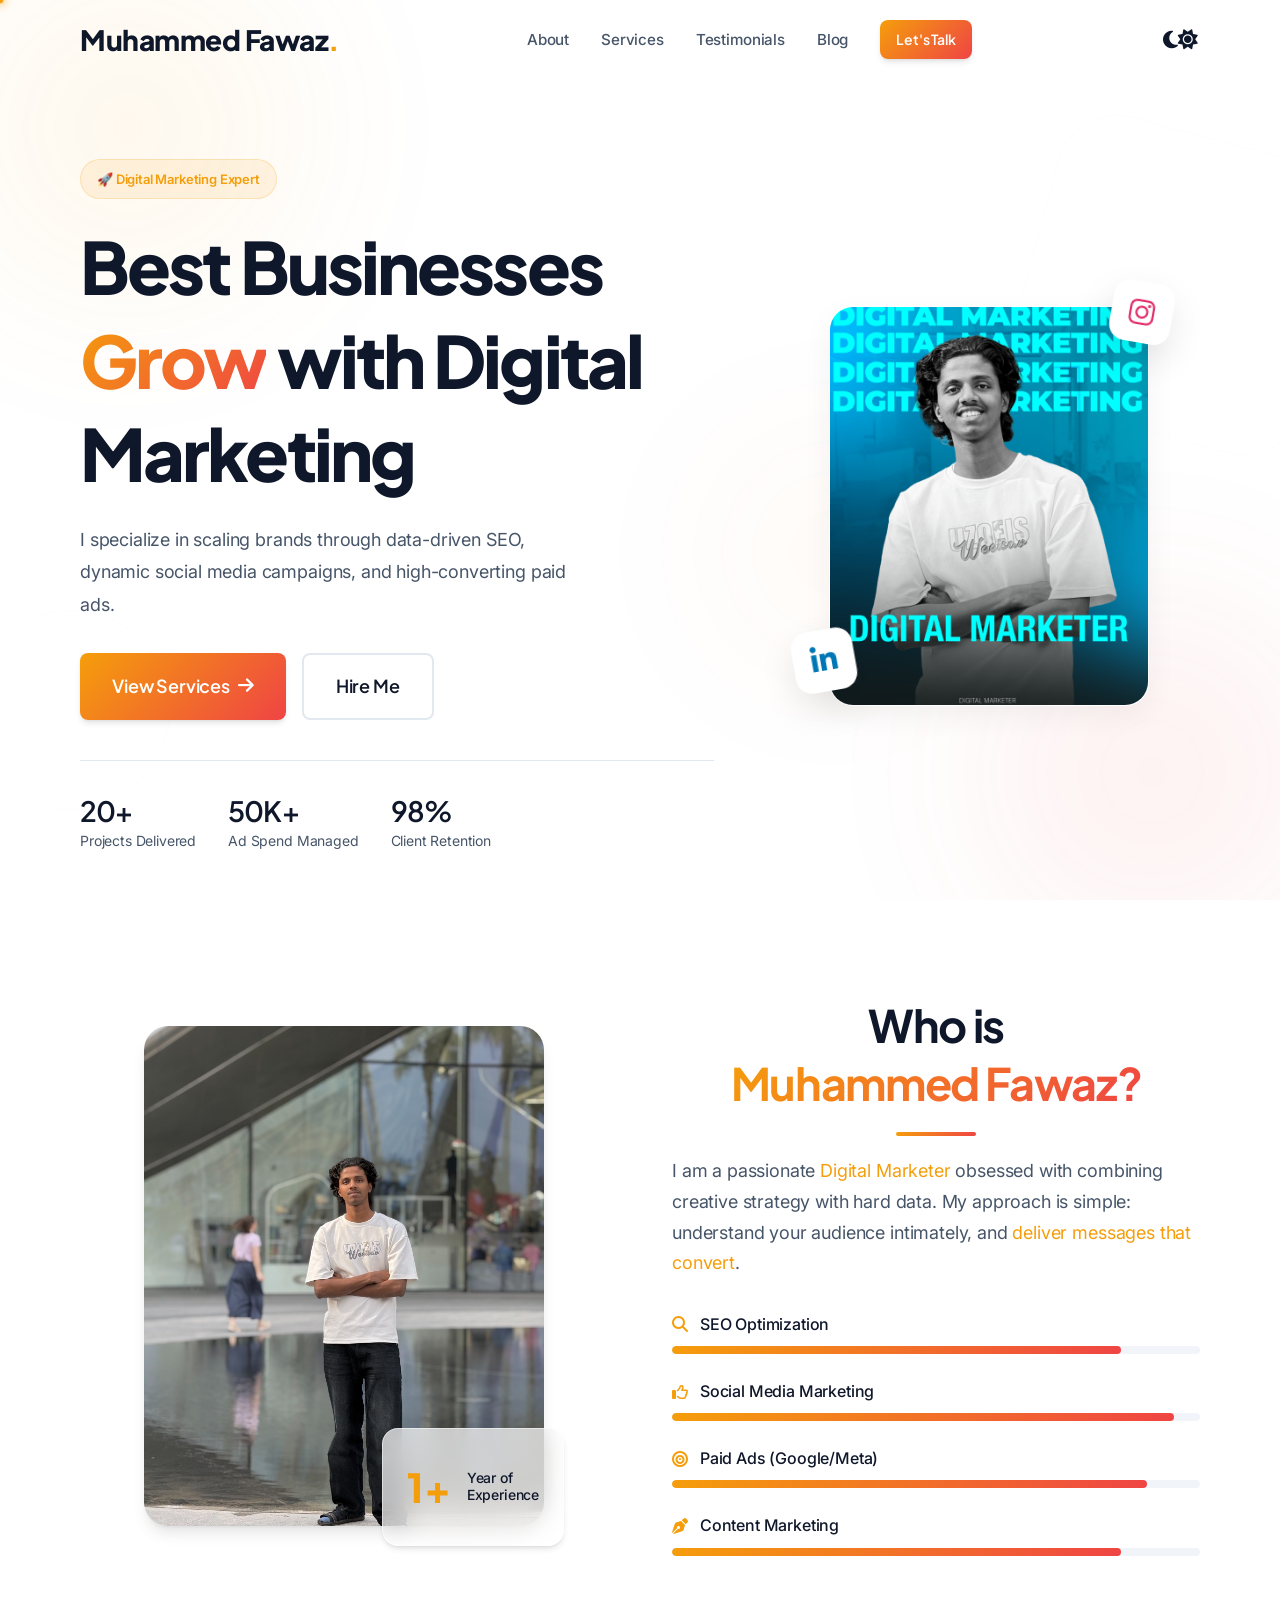
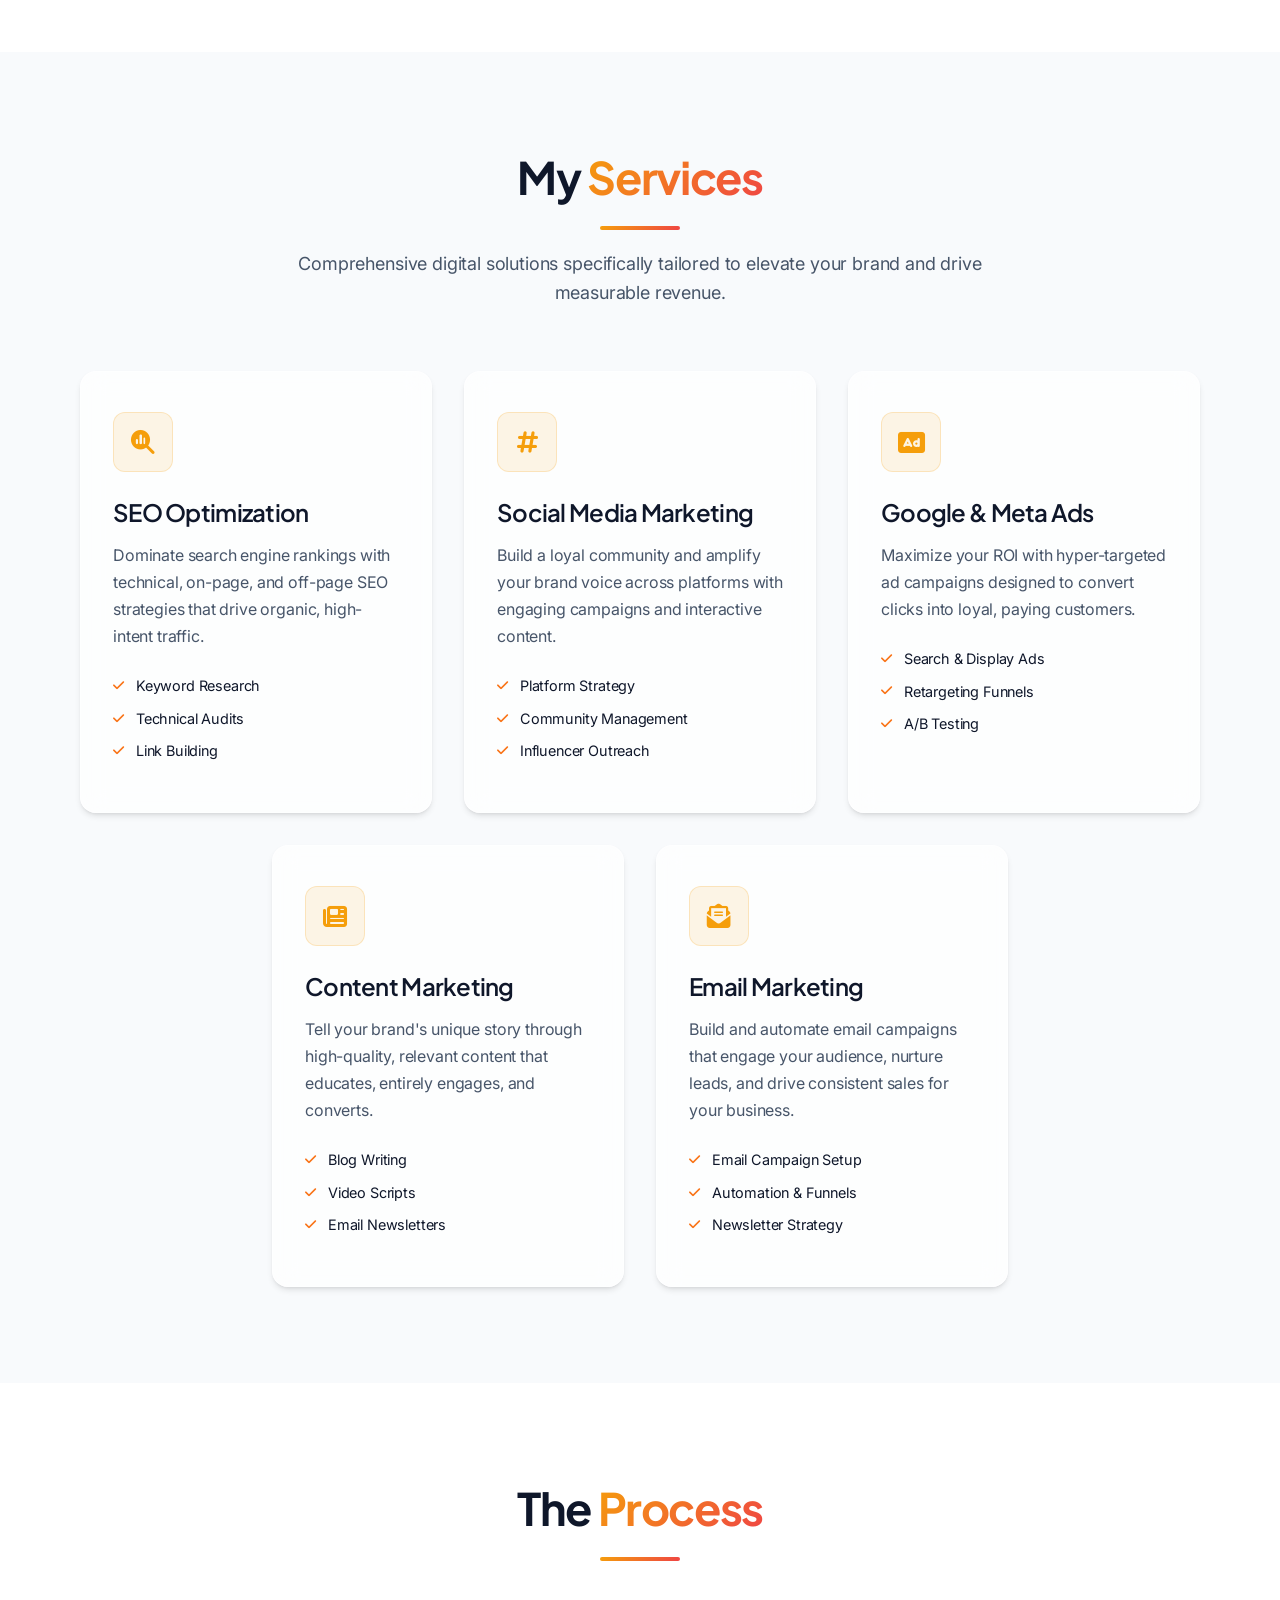
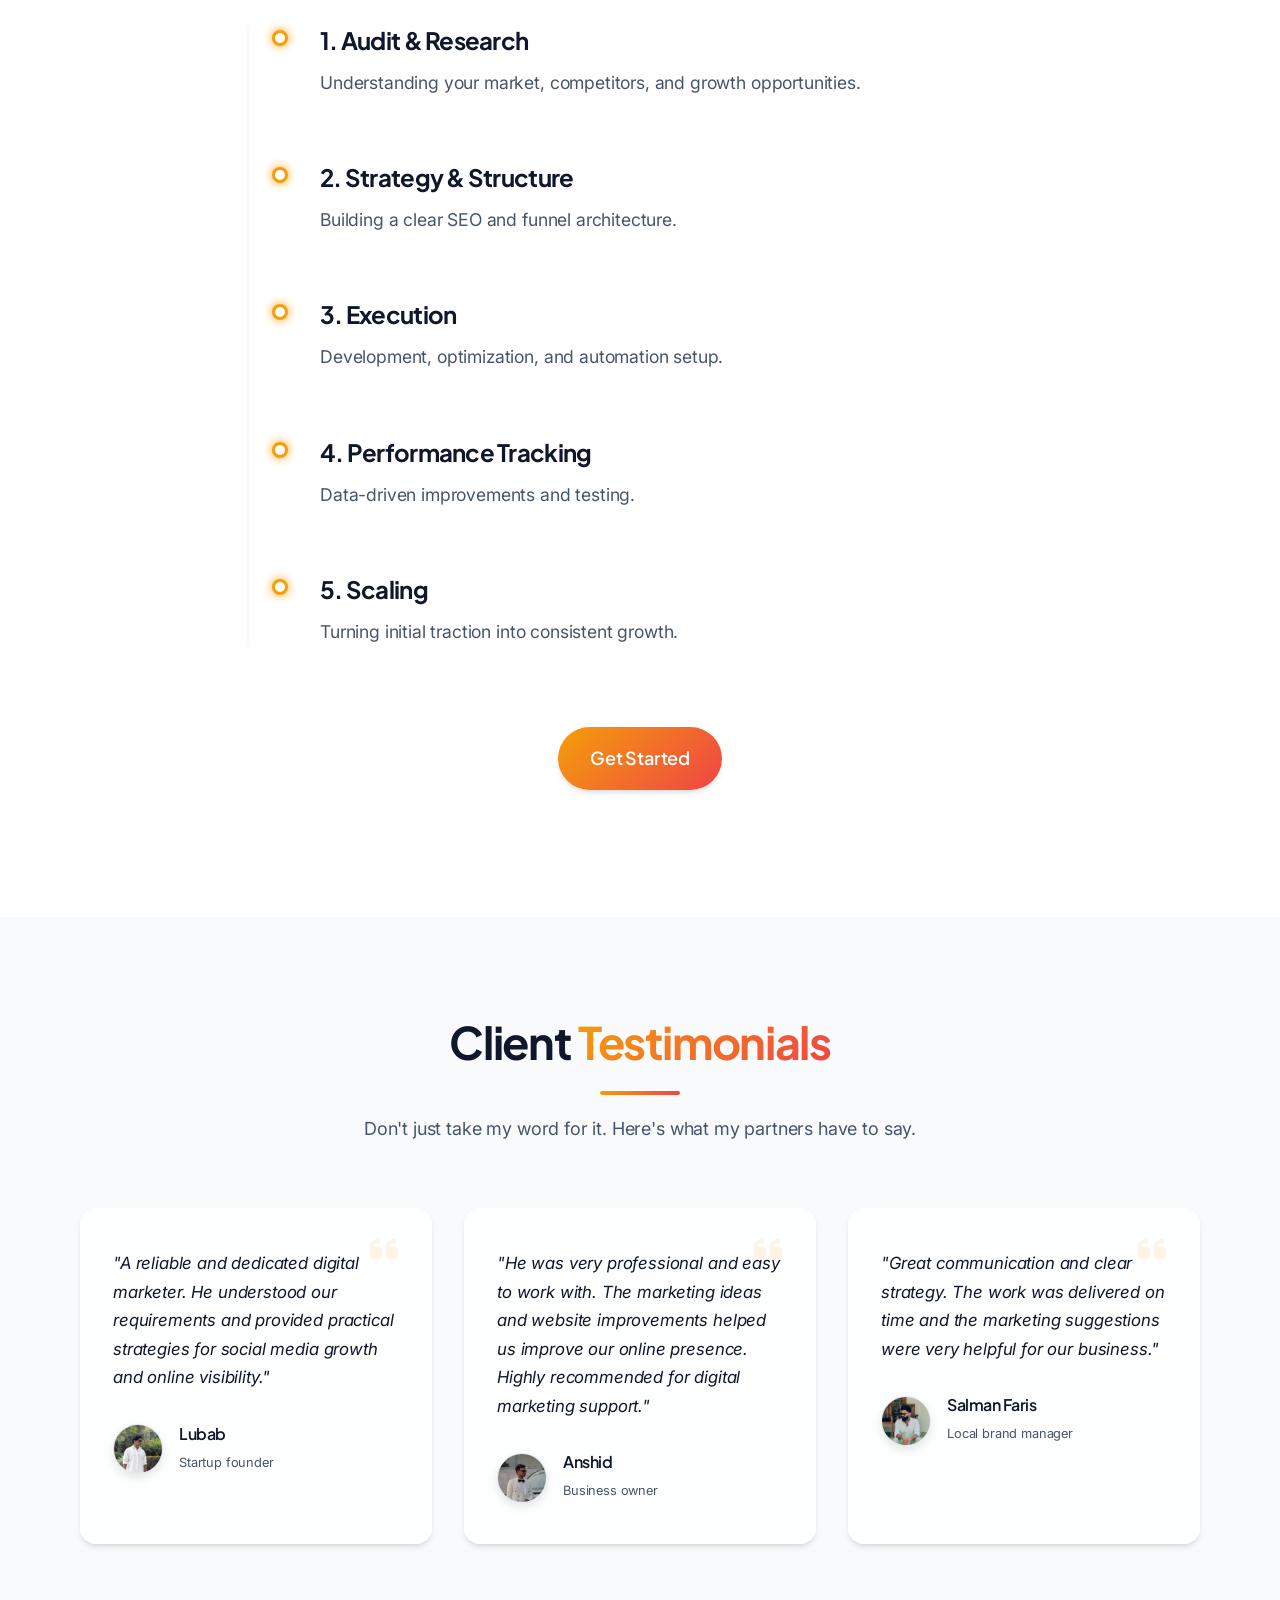
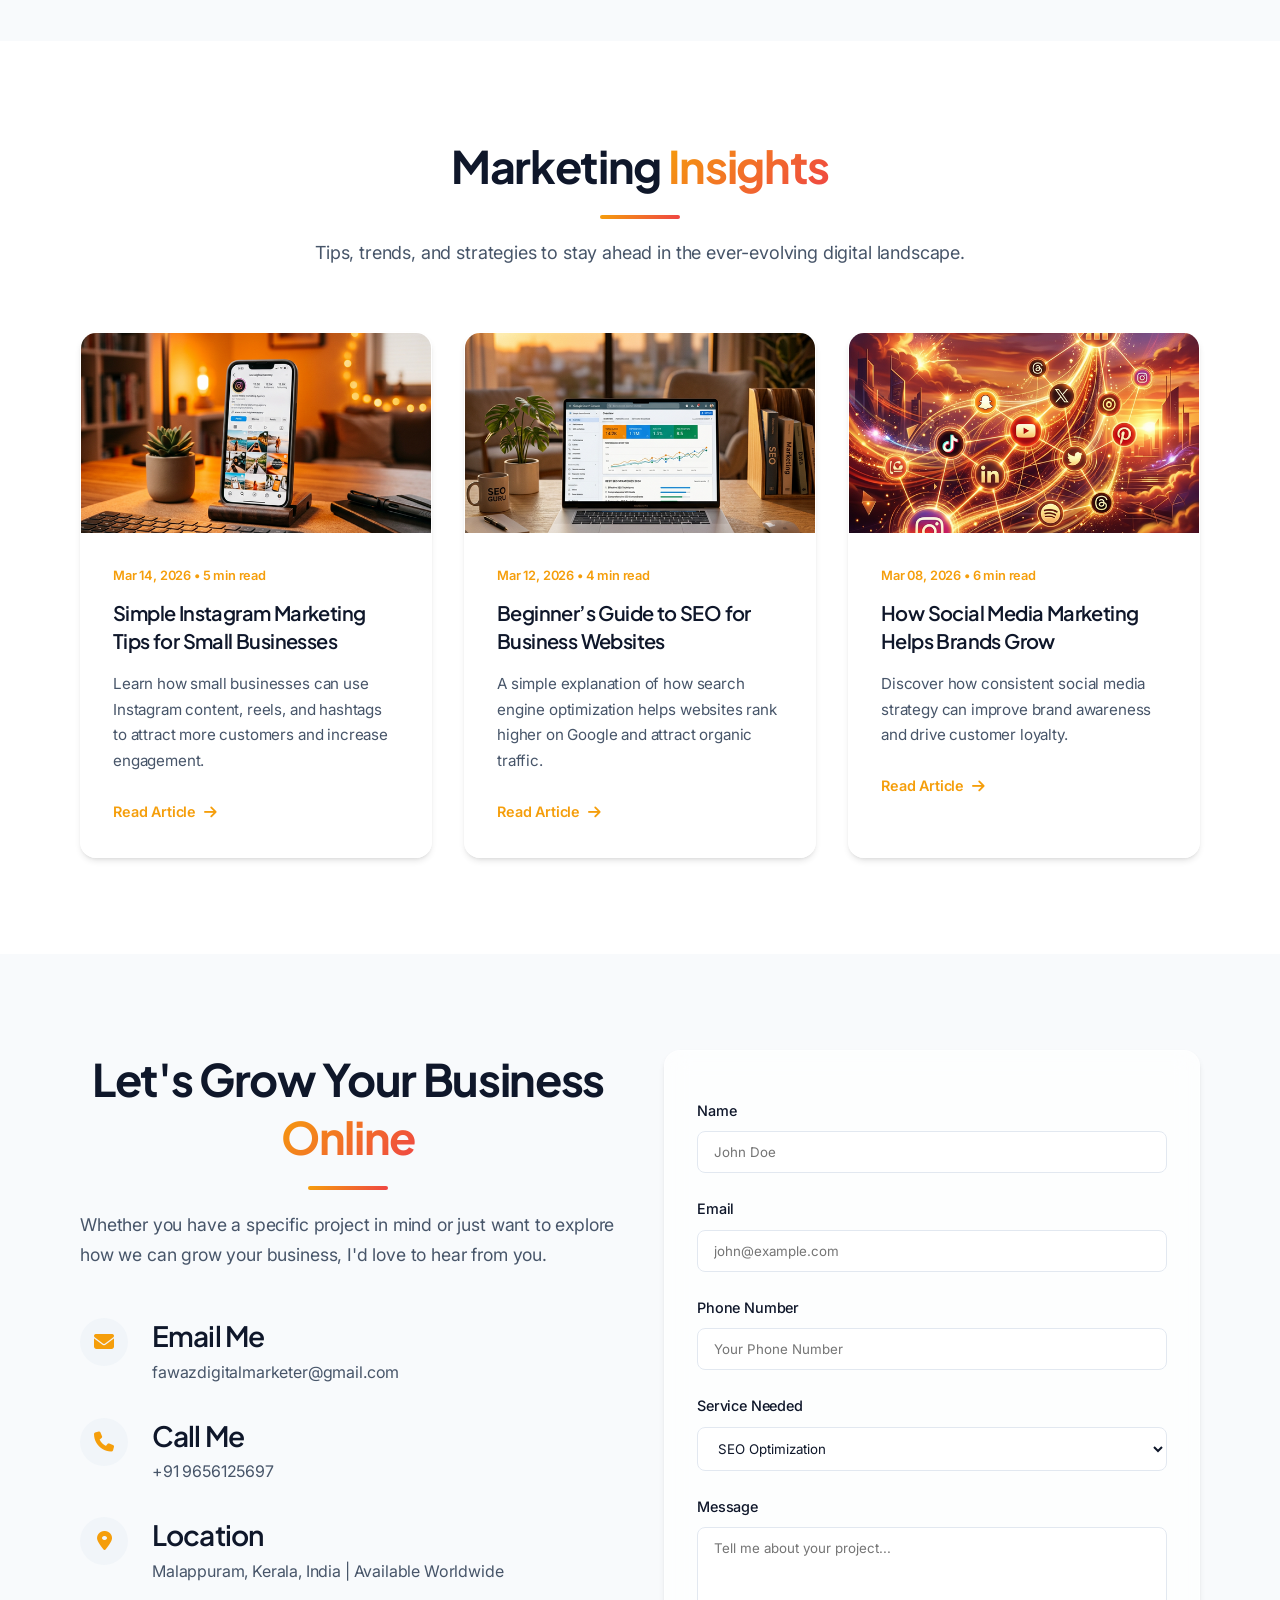
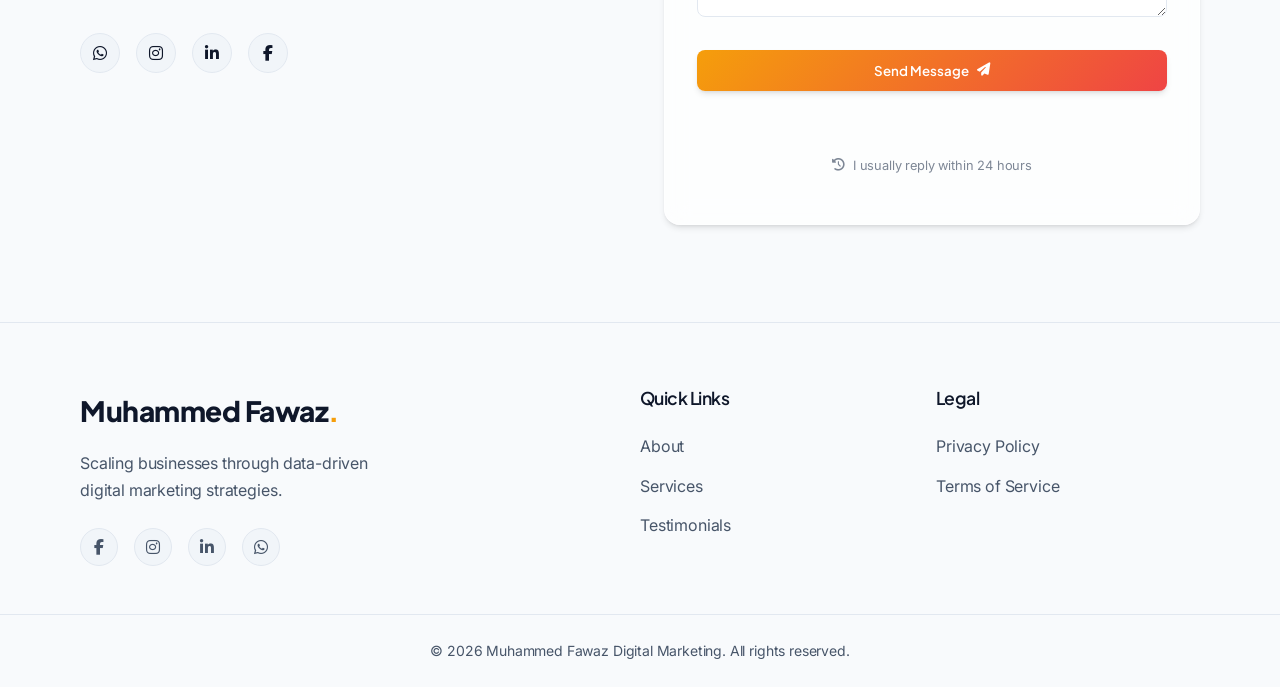
==== index.html @ 4a57a49f "Feat: Built Email Marketing service card and optimized 3-top 2-bottom services grid layout" ====
<!DOCTYPE html>
<html lang="en">

<head>
    <meta charset="UTF-8">
    <meta name="viewport" content="width=device-width, initial-scale=1.0">
    <title>Digital Marketing Expert | SEO & SMM Specialist | Muhammed Fawaz</title>
    <meta name="description"
        content="Best Businesses Grow with Digital Marketing. Muhammed Fawaz is an expert in SEO, Social Media Marketing, and Paid Ads based in Kerala. Hire me today.">
    <link rel="canonical" href="https://fawazp.in" />
    <!-- Fonts: Inter for readable text, Outfit for sleek modern headings -->
    <link rel="preconnect" href="https://fonts.googleapis.com">
    <link rel="preconnect" href="https://fonts.gstatic.com" crossorigin>
    <link
        href="https://fonts.googleapis.com/css2?family=Inter:wght@300;400;500;600&family=Plus+Jakarta+Sans:wght@400;500;600;700;800&display=swap"
        rel="stylesheet">
    <link rel="stylesheet" href="style.css">
    <!-- Font Awesome for Icons -->
    <link rel="stylesheet" href="https://cdnjs.cloudflare.com/ajax/libs/font-awesome/6.4.0/css/all.min.css">
    <meta name="google-site-verification" content="aCnlu5tMSxpLZuKt3U4swlmHtO8WEukxXCMu08_MUDI" />
</head>

<body>

    <!-- Background Visual Elements -->
    <div class="bg-grid"></div>
    <div class="bg-blobs">
        <div class="bg-blob blob-1"></div>
        <div class="bg-blob blob-2"></div>
        <div class="bg-blob blob-3"></div>
    </div>
    <div class="decorative-shapes">
        <div class="shape shape-1"></div>
        <div class="shape shape-2"></div>
    </div>

    <!-- Fluid Cursor Canvas -->
    <canvas id="fluid-canvas"></canvas>
    <div class="cursor-dot"></div>

    <!-- Background Elements for Futuristic UI -->
    <div class="bg-glow top-left"></div>
    <div class="bg-glow bottom-right"></div>
    <div class="bg-grid"></div>

    <!-- Navigation -->
    <nav id="navbar">
        <div class="container nav-container">
            <a href="#" class="logo">Muhammed Fawaz<span>.</span></a>
            <ul class="nav-links">
                <li><a href="#about">About</a></li>
                <li><a href="#services">Services</a></li>
                <li><a href="#testimonials">Testimonials</a></li>
                <li><a href="#blog">Blog</a></li>
                <li><a href="#contact" class="btn btn-primary btn-sm">Let's Talk</a></li>
            </ul>
            <div class="nav-controls">
                <button id="theme-toggle" aria-label="Toggle Theme">
                    <i class="fa-solid fa-moon dark-icon"></i>
                    <i class="fa-solid fa-sun light-icon"></i>
                </button>
                <button id="mobile-menu-btn" aria-label="Menu">
                    <i class="fa-solid fa-bars"></i>
                </button>
            </div>
        </div>
    </nav>

    <!-- Mobile Menu -->
    <div class="mobile-menu">
        <ul class="mobile-links">
            <li><a href="#about">About</a></li>
            <li><a href="#services">Services</a></li>
            <li><a href="#testimonials">Testimonials</a></li>
            <li><a href="#blog">Blog</a></li>
            <li><a href="#contact">Contact</a></li>
        </ul>
    </div>

    <!-- Hero Section -->
    <section id="hero" class="hero-section">
        <div class="container hero-container">
            <div class="hero-content reveal">
                <div class="badge">🚀 Digital Marketing Expert</div>
                <h1 class="hero-title">Best Businesses <span class="gradient-text">Grow</span> with Digital Marketing
                </h1>
                <p class="hero-subtitle">I specialize in scaling brands through data-driven SEO, dynamic social media
                    campaigns, and high-converting paid ads.</p>
                <div class="hero-cta">
                    <a href="#services" class="btn btn-primary btn-lg">View Services <i
                            class="fa-solid fa-arrow-right"></i></a>
                    <a href="#contact" class="btn btn-outline btn-lg">Hire Me</a>
                </div>
                <!-- Stats -->
                <div class="hero-stats">
                    <div class="stat-item">
                        <h3 class="stat-number">20+</h3>
                        <p class="stat-label">Projects Delivered</p>
                    </div>
                    <div class="stat-item">
                        <h3 class="stat-number">50K+</h3>
                        <p class="stat-label">Ad Spend Managed</p>
                    </div>
                    <div class="stat-item">
                        <h3 class="stat-number">98%</h3>
                        <p class="stat-label">Client Retention</p>
                    </div>
                </div>
            </div>
            <div class="hero-visual reveal reveal-delay">
                <div class="analytics-card-wrapper">
                    <div class="premium-growth-card">
                        <img src="assets/muhammed-fawaz-hero.png" alt="Muhammed Fawaz - Freelance Digital Marketing Expert in Kerala" class="hero-profile-img">
                    </div>

                    <!-- Floating Outer Badges -->
                    <a href="https://www.instagram.com/fawazp.in" target="_blank" class="floating-badge badge-top"
                        aria-label="Instagram">
                        <i class="fa-brands fa-instagram"></i>
                    </a>
                    <a href="https://www.linkedin.com/in/fawaz-p-marketing" target="_blank"
                        class="floating-badge badge-bottom" aria-label="LinkedIn">
                        <i class="fa-brands fa-linkedin-in"></i>
                    </a>
                </div>
            </div>
        </div>
    </section>

    <!-- About Section -->
    <section id="about" class="section">
        <div class="container about-container">
            <div class="about-visual reveal">
                <div class="about-image-wrapper">
                    <img src="assets/muhammed-fawaz.jpg" alt="Muhammed Fawaz - SEO & Social Media Specialist" class="about-image">
                    <div class="experience-badge glass-card">
                        <span class="exp-years">1+</span>
                        <span class="exp-text">Year of<br>Experience</span>
                    </div>
                </div>
            </div>
            <div class="about-content reveal reveal-delay">
                <h2 class="section-title">Who is <span class="gradient-text">Muhammed Fawaz?</span></h2>
                <p class="section-desc">I am a passionate <a href="#services" style="color: var(--primary-color);">Digital Marketer</a> obsessed with combining creative strategy
                    with hard data. My approach is simple: understand your audience intimately, and <a href="#contact" style="color: var(--primary-color);">deliver messages
                    that convert</a>.</p>

                <div class="skills-grid">
                    <div class="skill-item">
                        <div class="skill-header">
                            <i class="fa-solid fa-magnifying-glass"></i>
                            <span>SEO Optimization</span>
                        </div>
                        <div class="progress-bar">
                            <div class="progress" style="width: 85%;"></div>
                        </div>
                    </div>
                    <div class="skill-item">
                        <div class="skill-header">
                            <i class="fa-regular fa-thumbs-up"></i>
                            <span>Social Media Marketing</span>
                        </div>
                        <div class="progress-bar">
                            <div class="progress" style="width: 95%;"></div>
                        </div>
                    </div>
                    <div class="skill-item">
                        <div class="skill-header">
                            <i class="fa-solid fa-bullseye"></i>
                            <span>Paid Ads (Google/Meta)</span>
                        </div>
                        <div class="progress-bar">
                            <div class="progress" style="width: 90%;"></div>
                        </div>
                    </div>
                    <div class="skill-item">
                        <div class="skill-header">
                            <i class="fa-solid fa-pen-nib"></i>
                            <span>Content Marketing</span>
                        </div>
                        <div class="progress-bar">
                            <div class="progress" style="width: 85%;"></div>
                        </div>
                    </div>
                </div>
            </div>
        </div>
    </section>

    <!-- Services Section -->
    <section id="services" class="section bg-alt">
        <div class="container">
            <div class="section-header reveal">
                <h2 class="section-title">My <span class="gradient-text">Services</span></h2>
                <p class="section-subtitle">Comprehensive digital solutions specifically tailored to elevate your brand
                    and drive measurable revenue.</p>
            </div>

            <div class="services-grid">
                <!-- Service 1 -->
                <div class="service-card glass-card reveal">
                    <div class="service-icon-wrapper">
                        <i class="fa-solid fa-magnifying-glass-chart service-icon"></i>
                    </div>
                    <h3>SEO Optimization</h3>
                    <p>Dominate search engine rankings with technical, on-page, and off-page SEO strategies that drive
                        organic, high-intent traffic.</p>
                    <ul class="service-features">
                        <li><i class="fa-solid fa-check"></i> Keyword Research</li>
                        <li><i class="fa-solid fa-check"></i> Technical Audits</li>
                        <li><i class="fa-solid fa-check"></i> Link Building</li>
                    </ul>
                </div>

                <!-- Service 2 -->
                <div class="service-card glass-card reveal" style="transition-delay: 100ms;">
                    <div class="service-icon-wrapper">
                        <i class="fa-solid fa-hashtag service-icon"></i>
                    </div>
                    <h3>Social Media Marketing</h3>
                    <p>Build a loyal community and amplify your brand voice across platforms with engaging campaigns and
                        interactive content.</p>
                    <ul class="service-features">
                        <li><i class="fa-solid fa-check"></i> Platform Strategy</li>
                        <li><i class="fa-solid fa-check"></i> Community Management</li>
                        <li><i class="fa-solid fa-check"></i> Influencer Outreach</li>
                    </ul>
                </div>

                <!-- Service 3 -->
                <div class="service-card glass-card reveal" style="transition-delay: 200ms;">
                    <div class="service-icon-wrapper">
                        <i class="fa-solid fa-ad service-icon"></i>
                    </div>
                    <h3>Google & Meta Ads</h3>
                    <p>Maximize your ROI with hyper-targeted ad campaigns designed to convert clicks into loyal, paying
                        customers.</p>
                    <ul class="service-features">
                        <li><i class="fa-solid fa-check"></i> Search & Display Ads</li>
                        <li><i class="fa-solid fa-check"></i> Retargeting Funnels</li>
                        <li><i class="fa-solid fa-check"></i> A/B Testing</li>
                    </ul>
                </div>

                <!-- Service 4 -->
                <div class="service-card glass-card reveal" style="transition-delay: 300ms;">
                    <div class="service-icon-wrapper">
                        <i class="fa-solid fa-newspaper service-icon"></i>
                    </div>
                    <h3>Content Marketing</h3>
                    <p>Tell your brand's unique story through high-quality, relevant content that educates, entirely
                        engages, and converts.</p>
                    <ul class="service-features">
                        <li><i class="fa-solid fa-check"></i> Blog Writing</li>
                        <li><i class="fa-solid fa-check"></i> Video Scripts</li>
                        <li><i class="fa-solid fa-check"></i> Email Newsletters</li>
                    </ul>
                </div>

                <!-- Service 5 -->
                <div class="service-card glass-card reveal" style="transition-delay: 400ms;">
                    <div class="service-icon-wrapper">
                        <i class="fa-solid fa-envelope-open-text service-icon"></i>
                    </div>
                    <h3>Email Marketing</h3>
                    <p>Build and automate email campaigns that engage your audience, nurture leads, and drive consistent sales for your business.</p>
                    <ul class="service-features">
                        <li><i class="fa-solid fa-check"></i> Email Campaign Setup</li>
                        <li><i class="fa-solid fa-check"></i> Automation & Funnels</li>
                        <li><i class="fa-solid fa-check"></i> Newsletter Strategy</li>
                    </ul>
                </div>
            </div>
        </div>
    </section>

    <!-- The Process Section -->
    <section id="process" class="section process-section">
        <div class="container">
            <div class="section-header reveal">
                <h2 class="section-title">The <span class="gradient-text">Process</span></h2>
            </div>

            <div class="timeline">
                <div class="timeline-track"></div>

                <!-- Step 1 -->
                <div class="timeline-item reveal">
                    <div class="timeline-dot"></div>
                    <div class="timeline-content">
                        <h3>1. Audit & Research</h3>
                        <p>Understanding your market, competitors, and growth opportunities.</p>
                    </div>
                </div>

                <!-- Step 2 -->
                <div class="timeline-item reveal">
                    <div class="timeline-dot"></div>
                    <div class="timeline-content">
                        <h3>2. Strategy & Structure</h3>
                        <p>Building a clear SEO and funnel architecture.</p>
                    </div>
                </div>

                <!-- Step 3 -->
                <div class="timeline-item reveal">
                    <div class="timeline-dot"></div>
                    <div class="timeline-content">
                        <h3>3. Execution</h3>
                        <p>Development, optimization, and automation setup.</p>
                    </div>
                </div>

                <!-- Step 4 -->
                <div class="timeline-item reveal">
                    <div class="timeline-dot"></div>
                    <div class="timeline-content">
                        <h3>4. Performance Tracking</h3>
                        <p>Data-driven improvements and testing.</p>
                    </div>
                </div>

                <!-- Step 5 -->
                <div class="timeline-item reveal">
                    <div class="timeline-dot"></div>
                    <div class="timeline-content">
                        <h3>5. Scaling</h3>
                        <p>Turning initial traction into consistent growth.</p>
                    </div>
                </div>
            </div>

            <div class="process-cta reveal">
                <a href="#contact" class="btn btn-primary btn-lg rounded">Get Started</a>
            </div>
        </div>
    </section>


    <!-- Testimonials Section -->
    <section id="testimonials" class="section bg-alt">
        <div class="container">
            <div class="section-header reveal">
                <h2 class="section-title">Client <span class="gradient-text">Testimonials</span></h2>
                <p class="section-subtitle">Don't just take my word for it. Here's what my partners have to say.</p>
            </div>

            <div class="testimonials-grid">
                <div class="testimonial-card glass-card reveal">
                    <i class="fa-solid fa-quote-left quote-icon"></i>
                    <p class="testimonial-text">"A reliable and dedicated digital marketer. He understood our
                        requirements and provided practical strategies for social media growth and online visibility."
                    </p>
                    <div class="client-info">
                        <img src="assets/testimonial-lubab.jpg" alt="Lubab" class="client-avatar">
                        <div>
                            <h3>Lubab</h3>
                            <span>Startup founder</span>
                        </div>
                    </div>
                </div>

                <div class="testimonial-card glass-card reveal" style="transition-delay: 150ms;">
                    <i class="fa-solid fa-quote-left quote-icon"></i>
                    <p class="testimonial-text">"He was very professional and easy to work with. The marketing ideas and
                        website improvements helped us improve our online presence. Highly recommended for digital
                        marketing support."</p>
                    <div class="client-info">
                        <img src="assets/testimonial-anshid.jpg" alt="Anshid" class="client-avatar">
                        <div>
                            <h3>Anshid</h3>
                            <span>Business owner</span>
                        </div>
                    </div>
                </div>

                <div class="testimonial-card glass-card reveal" style="transition-delay: 300ms;">
                    <i class="fa-solid fa-quote-left quote-icon"></i>
                    <p class="testimonial-text">"Great communication and clear strategy. The work was delivered on time
                        and the marketing suggestions were very helpful for our business."</p>
                    <div class="client-info">
                        <img src="assets/testimonial-salman.jpg" alt="Salman Faris" class="client-avatar">
                        <div>
                            <h3>Salman Faris</h3>
                            <span>Local brand manager</span>
                        </div>
                    </div>
                </div>
            </div>
        </div>
    </section>

    <!-- Blog Section -->
    <section id="blog" class="section">
        <div class="container">
            <div class="section-header reveal">
                <h2 class="section-title">Marketing <span class="gradient-text">Insights</span></h2>
                <p class="section-subtitle">Tips, trends, and strategies to stay ahead in the ever-evolving digital
                    landscape.</p>
            </div>

            <div class="blog-grid">
                <article class="blog-card glass-card reveal">
                    <div class="blog-thumbnail">
                        <img src="assets/blog-instagram-hero.png" alt="Instagram Marketing Strategy Guide">
                    </div>
                    <div class="blog-card-content">
                        <div class="blog-meta">Mar 14, 2026 • 5 min read</div>
                        <h3><a href="blog-instagram.html">Simple Instagram Marketing Tips for Small Businesses</a></h3>
                        <p>Learn how small businesses can use Instagram content, reels, and hashtags to attract more
                            customers and increase engagement.</p>
                        <a href="blog-instagram.html" class="read-more">Read Article <i
                                class="fa-solid fa-arrow-right"></i></a>
                    </div>
                </article>

                <article class="blog-card glass-card reveal" style="transition-delay: 150ms;">
                    <div class="blog-thumbnail">
                        <img src="assets/blog-seo-hero.png" alt="Beginner SEO Guide for Business Websites">
                    </div>
                    <div class="blog-card-content">
                        <div class="blog-meta">Mar 12, 2026 • 4 min read</div>
                        <h3><a href="blog-seo.html">Beginner’s Guide to SEO for Business Websites</a></h3>
                        <p>A simple explanation of how search engine optimization helps websites rank higher on Google
                            and attract organic traffic.</p>
                        <a href="blog-seo.html" class="read-more">Read Article <i
                                class="fa-solid fa-arrow-right"></i></a>
                    </div>
                </article>

                <article class="blog-card glass-card reveal" style="transition-delay: 300ms;">
                    <div class="blog-thumbnail">
                        <img src="assets/blog-smm-hero.png" alt="Social Media Marketing Brand Growth Guide">
                    </div>
                    <div class="blog-card-content">
                        <div class="blog-meta">Mar 08, 2026 • 6 min read</div>
                        <h3><a href="blog-smm-growth.html">How Social Media Marketing Helps Brands Grow</a></h3>
                        <p>Discover how consistent social media strategy can improve brand awareness and drive customer
                            loyalty.</p>
                        <a href="blog-smm-growth.html" class="read-more">Read Article <i
                                class="fa-solid fa-arrow-right"></i></a>
                    </div>
                </article>
            </div>
        </div>
    </section>

    <!-- Contact Section -->
    <section id="contact" class="section bg-alt">
        <div class="container contact-container">
            <div class="contact-info reveal">
                <h2 class="section-title">Let's Grow Your Business <span class="gradient-text">Online</span></h2>
                <p class="section-desc">Whether you have a specific project in mind or just want to explore how we can
                    grow your business, I'd love to hear from you.</p>

                <div class="contact-methods">
                    <div class="method-item">
                        <div class="method-icon"><i class="fa-solid fa-envelope"></i></div>
                        <div>
                            <h3>Email Me</h3>
                            <p><a href="mailto:fawazdigitalmarketer@gmail.com"
                                    class="contact-link">fawazdigitalmarketer@gmail.com</a></p>
                        </div>
                    </div>
                    <div class="method-item">
                        <div class="method-icon"><i class="fa-solid fa-phone"></i></div>
                        <div>
                            <h3>Call Me</h3>
                            <p><a href="tel:+919656125697" class="contact-link">+91 9656125697</a></p>
                        </div>
                    </div>
                    <div class="method-item">
                        <div class="method-icon"><i class="fa-solid fa-location-dot"></i></div>
                        <div>
                            <h3>Location</h3>
                            <p>Malappuram, Kerala, India | Available Worldwide</p>
                        </div>
                    </div>
                </div>

                <div class="social-links">
                    <a href="https://wa.me/919656125697" target="_blank" class="social-icon" aria-label="WhatsApp"><i
                            class="fa-brands fa-whatsapp"></i></a>
                    <a href="https://www.instagram.com/fawazp.in" target="_blank" class="social-icon"
                        aria-label="Instagram"><i class="fa-brands fa-instagram"></i></a>
                    <a href="https://www.linkedin.com/in/muhammed-fawaz-326b263ab" target="_blank" class="social-icon"
                        aria-label="LinkedIn"><i class="fa-brands fa-linkedin-in"></i></a>
                    <a href="https://www.facebook.com/share/1FaX3aVECc/" target="_blank" class="social-icon"
                        aria-label="Facebook"><i class="fa-brands fa-facebook-f"></i></a>
                </div>
            </div>

            <div class="contact-form-wrapper glass-card reveal reveal-delay">
                <form id="contact-form" action="https://formsubmit.co/fawazdigitalmarketer@gmail.com" method="POST"
                    class="contact-form">
                    <!-- FormSubmit Configuration -->
                    <input type="hidden" name="_subject" value="New Portfolio Message!">
                    <input type="hidden" name="_template" value="table">
                    <input type="hidden" name="_captcha" value="false">

                    <div class="form-group">
                        <label for="name">Name</label>
                        <input type="text" id="name" name="name" required placeholder="John Doe">
                    </div>
                    <div class="form-group">
                        <label for="email">Email</label>
                        <input type="email" id="email" name="email" required placeholder="john@example.com">
                    </div>
                    <div class="form-group">
                        <label for="phone">Phone Number</label>
                        <input type="tel" id="phone" name="phone" placeholder="Your Phone Number">
                    </div>
                    <div class="form-group">
                        <label for="service">Service Needed</label>
                        <select id="service" name="service">
                            <option value="seo">SEO Optimization</option>
                            <option value="smm">Social Media Marketing</option>
                            <option value="ads">Google / Meta Ads</option>
                            <option value="content">Content Marketing</option>
                            <option value="other">Other</option>
                        </select>
                    </div>
                    <div class="form-group">
                        <label for="message">Message</label>
                        <textarea id="message" name="message" rows="4" required
                            placeholder="Tell me about your project..."></textarea>
                    </div>
                    <button type="submit" class="btn btn-primary btn-block">Send Message <i
                            class="fa-solid fa-paper-plane"></i></button>
                    <div id="form-status" class="form-status"></div>
                </form>
                <p class="form-trust-line"><i class="fa-solid fa-clock-rotate-left"></i> I usually reply within 24 hours
                </p>
            </div>
        </div>
    </section>

    <!-- Footer -->
    <footer class="footer">
        <div class="container footer-container">
            <div class="footer-col">
                <a href="#" class="logo">Muhammed Fawaz<span>.</span></a>
                <p>Scaling businesses through data-driven digital marketing strategies.</p>
                <div class="footer-social">
                    <a href="https://www.facebook.com/share/1FaX3aVECc/" target="_blank"><i
                            class="fa-brands fa-facebook-f"></i></a>
                    <a href="https://www.instagram.com/fawazp.in" target="_blank"><i
                            class="fa-brands fa-instagram"></i></a>
                    <a href="https://www.linkedin.com/in/muhammed-fawaz-326b263ab" target="_blank"><i
                            class="fa-brands fa-linkedin-in"></i></a>
                    <a href="https://wa.me/919656125697" target="_blank"><i class="fa-brands fa-whatsapp"></i></a>
                </div>
            </div>
            <div class="footer-col">
                <h3>Quick Links</h3>
                <ul class="footer-links">
                    <li><a href="#about">About</a></li>
                    <li><a href="#services">Services</a></li>
                    <li><a href="#testimonials">Testimonials</a></li>
                </ul>
            </div>
            <div class="footer-col">
                <h3>Legal</h3>
                <ul class="footer-links">
                    <li><a href="#">Privacy Policy</a></li>
                    <li><a href="#">Terms of Service</a></li>
                </ul>
            </div>
        </div>
        <div class="footer-bottom">
            <p>&copy; 2026 Muhammed Fawaz Digital Marketing. All rights reserved.</p>
        </div>
    </footer>

    <script src="fluid-cursor.js"></script>
    <script src="script.js"></script>
</body>

</html>
---- style.css ----
/* 
====================================
CSS Variables & Theme Setup
==================================== 
*/
:root {
    /* Light Theme (Default, we start mobile-first but structure for theming) */
    --bg-primary: #ffffff;
    --bg-secondary: #f8fafc;
    --bg-tertiary: #f1f5f9;
    --text-primary: #0f172a;
    --text-secondary: #475569;
    --border-color: #e2e8f0;
    
    /* Brand Colors - Sunset Amber Theme */
    --primary-color: #f59e0b;
    --primary-hover: #d97706;
    --secondary-color: #ef4444;
    --accent-color: #f97316;
    
    /* Utilities */
    --gradient-brand: linear-gradient(135deg, var(--primary-color), var(--secondary-color));
    --glass-bg: rgba(255, 255, 255, 0.7);
    --glass-border: rgba(255, 255, 255, 0.5);
    --shadow-sm: 0 1px 2px 0 rgb(0 0 0 / 0.05);
    --shadow-md: 0 4px 6px -1px rgb(0 0 0 / 0.1), 0 2px 4px -2px rgb(0 0 0 / 0.1);
    --shadow-lg: 0 10px 15px -3px rgb(0 0 0 / 0.1), 0 4px 6px -4px rgb(0 0 0 / 0.1);
    --shadow-glow: 0 0 20px rgba(245, 158, 11, 0.2);

    /* Typography */
    --font-heading: 'Plus Jakarta Sans', sans-serif;
    --font-body: 'Inter', sans-serif;
    
    /* Spacing */
    --section-padding: clamp(3.5rem, 8vw, 6rem) 0;
    --nav-height: clamp(70px, 8vw, 80px);
    
    /* Transitions */
    --bezier: cubic-bezier(0.4, 0, 0.2, 1);
    --transition-fast: 0.2s var(--bezier);
    --transition-normal: 0.3s var(--bezier);
    --transition-slow: 0.5s var(--bezier);
}

/* Dark Theme */
[data-theme='dark'] {
    --bg-primary: #05050a;
    --bg-secondary: #0c0b14;
    --bg-tertiary: #151421;
    --text-primary: #f8fafc;
    --text-secondary: #94a3b8;
    --border-color: #27272a;
    
    --glass-bg: rgba(20, 20, 30, 0.6);
    --glass-border: rgba(255, 255, 255, 0.05);
    --shadow-md: 0 4px 6px -1px rgb(0 0 0 / 0.3);
    --shadow-lg: 0 10px 25px -5px rgb(0 0 0 / 0.5);
    --shadow-glow: 0 0 30px rgba(245, 158, 11, 0.3);
}

/* 
====================================
Reset & Global Styles
==================================== 
*/
*, *::before, *::after {
    box-sizing: border-box;
    margin: 0;
    padding: 0;
}

html {
    scroll-behavior: smooth;
    scroll-padding-top: var(--nav-height);
}

body {
    font-family: var(--font-body);
    background-color: var(--bg-primary);
    color: var(--text-primary);
    line-height: 1.7; /* Improved readability */
    letter-spacing: -0.01em;
    overflow-x: hidden;
    transition: background-color var(--transition-normal), color var(--transition-normal);
}

@media (hover: hover) and (pointer: fine) {
    body, a, button, input, select, textarea {
        cursor: none !important;
    }
}


h1, h2, h3, h4, h5, h6 {
    font-family: var(--font-heading);
    font-weight: 700;
    line-height: 1.3; /* Better for modern geometric fonts */
    color: var(--text-primary);
    letter-spacing: -0.03em;
}

h1 { font-size: 3.5rem; font-weight: 800; }
h2 { font-size: 2.5rem; font-weight: 700; }
h3 { font-size: 1.75rem; font-weight: 600; }
h4 { font-size: 1.25rem; font-weight: 600; }

a {
    text-decoration: none;
    color: var(--primary-color);
    transition: color var(--transition-fast);
}

ul {
    list-style: none;
}

img {
    max-width: 100%;
    height: auto;
    display: block;
}

/* 
====================================
Background & Aesthetic Utilities
==================================== 
*/
.bg-grid {
    position: fixed;
    top: 0;
    left: 0;
    width: 100vw;
    height: 100vh;
    background-image: 
        linear-gradient(to right, var(--border-color) 0.5px, transparent 0.5px),
        linear-gradient(to bottom, var(--border-color) 0.5px, transparent 0.5px);
    background-size: 60px 60px;
    opacity: 0.15;
    z-index: -3;
    pointer-events: none;
    transform: translateZ(0);
    backface-visibility: hidden;
    will-change: transform;
}

[data-theme='dark'] .bg-grid {
    opacity: 0.1;
}

/* Glass Background Blobs */
.bg-blobs {
    position: fixed;
    top: 0;
    left: 0;
    width: 100%;
    height: 100%;
    z-index: -2;
    overflow: hidden;
    pointer-events: none;
    transform: translateZ(0);
    backface-visibility: hidden;
}

.bg-blob {
    position: absolute;
    width: 40vw;
    height: 40vw;
    border-radius: 50%;
    opacity: 0.1;
    filter: blur(80px);
    will-change: transform;
    transform: translateZ(0);
    backface-visibility: hidden;
    animation: blobFloat 20s infinite alternate ease-in-out;
}

.blob-1 {
    top: -10vw;
    left: -10vw;
    background: radial-gradient(circle, var(--primary-color) 0%, transparent 70%);
}

.blob-2 {
    bottom: -10vw;
    right: -10vw;
    background: radial-gradient(circle, var(--secondary-color) 0%, transparent 70%);
    animation-delay: -5s;
    animation-duration: 25s;
}

.blob-3 {
    top: 40%;
    right: 20%;
    width: 30vw;
    height: 30vw;
    background: radial-gradient(circle, var(--accent-color) 0%, transparent 70%);
    opacity: 0.05;
    animation-direction: alternate-reverse;
    animation-duration: 30s;
}

[data-theme='dark'] .bg-blob { opacity: 0.15; }

@keyframes blobFloat {
    0% { transform: translate(0, 0) scale(1); }
    100% { transform: translate(10vw, 5vw) scale(1.1); }
}

/* Decorative Abstract Shapes */
.decorative-shapes {
    position: absolute;
    top: 0;
    left: 0;
    width: 100%;
    height: 100%;
    z-index: -1;
    pointer-events: none;
    overflow: hidden;
}

.shape {
    position: absolute;
    border: 1px solid var(--border-color);
    opacity: 0.1;
}

.shape-1 {
    width: 300px;
    height: 300px;
    border-radius: 60px;
    top: 15%;
    right: -50px;
    transform: rotate(15deg);
}

.shape-2 {
    width: 200px;
    height: 200px;
    border-radius: 50%;
    bottom: 10%;
    left: -30px;
}

.gradient-text {
    background: var(--gradient-brand);
    -webkit-background-clip: text;
    background-clip: text;
    color: transparent;
    display: inline-block;
}

.gradient-bg {
    background: var(--gradient-brand);
}

.glass-card {
    background: var(--glass-bg);
    backdrop-filter: blur(12px);
    -webkit-backdrop-filter: blur(12px);
    border: 1px solid var(--glass-border);
    border-radius: 16px;
    box-shadow: var(--shadow-md);
    transition: transform var(--transition-normal), box-shadow var(--transition-normal), border-color var(--transition-normal);
    will-change: transform, box-shadow;
    backface-visibility: hidden;
    transform: translateZ(0);
}

.glass-card:hover {
    transform: translateY(-5px);
    box-shadow: var(--shadow-glow);
    border-color: rgba(255,255,255,0.15);
}

/* Layout Utilities */
.container {
    width: 100%;
    max-width: 1200px;
    margin: 0 auto;
    padding: 0 1.5rem;
}

.section {
    padding: 3.5rem 0;
}

@media (min-width: 768px) {
    .section {
        padding: var(--section-padding);
    }
}

.bg-alt {
    background-color: var(--bg-secondary);
    position: relative;
}

.section-header {
    text-align: center;
    margin-bottom: 4rem;
    max-width: 700px;
    margin-inline: auto;
}

.section-title {
    font-size: 2.75rem;
    margin-bottom: 3.5rem;
    text-align: center;
    position: relative;
    padding-bottom: 1.5rem;
}

.section-title::after {
    content: '';
    position: absolute;
    bottom: 0;
    left: 50%;
    transform: translateX(-50%);
    width: 80px;
    height: 4px;
    background: var(--gradient-brand);
    border-radius: 2px;
}

.section-subtitle {
    color: var(--text-secondary);
    font-size: 1.1rem;
}

/* Buttons */
.btn {
    display: inline-flex;
    align-items: center;
    justify-content: center;
    gap: 0.5rem;
    padding: 0.75rem 1.5rem;
    border-radius: 8px;
    font-weight: 600;
    font-family: var(--font-heading);
    cursor: pointer;
    transition: all var(--transition-fast);
    border: none;
    transform: translateZ(0);
    backface-visibility: hidden;
}

.btn-primary {
    background: var(--gradient-brand);
    color: white !important;
    box-shadow: var(--shadow-md);
}

.btn-primary:hover {
    box-shadow: var(--shadow-glow);
    transform: translateY(-2px);
}

.btn-outline {
    background: transparent;
    color: var(--text-primary);
    border: 2px solid var(--border-color);
}

.btn-outline:hover {
    border-color: var(--primary-color);
    color: var(--primary-color);
}

.btn-sm { padding: 0.5rem 1rem; font-size: 0.875rem; }
.btn-lg { padding: 1rem 2rem; font-size: 1.125rem; }
.btn-block { width: 100%; }
.rounded { border-radius: 50px; }

/* 
====================================
Navigation
==================================== 
*/
nav {
    position: fixed;
    top: 0;
    left: 0;
    width: 100%;
    height: var(--nav-height);
    background: transparent;
    z-index: 100;
    transition: background var(--transition-normal), box-shadow var(--transition-normal), border-bottom var(--transition-normal);
    border-bottom: 1px solid transparent;
    transform: translateZ(0);
    backface-visibility: hidden;
    will-change: background;
    backdrop-filter: blur(0px);
    -webkit-backdrop-filter: blur(0px);
}

nav.scrolled {
    background: var(--glass-bg);
    backdrop-filter: blur(10px);
    -webkit-backdrop-filter: blur(10px);
    border-bottom: 1px solid var(--glass-border);
    box-shadow: var(--shadow-sm);
}

.nav-container {
    display: flex;
    justify-content: space-between;
    align-items: center;
    height: 100%;
}

.logo {
    font-family: var(--font-heading);
    font-size: 1.75rem;
    font-weight: 800;
    color: var(--text-primary);
    letter-spacing: -0.5px;
    transition: font-size var(--transition-normal);
}

@media (max-width: 480px) {
    .logo {
        font-size: 1.25rem;
        padding-left: 0.5rem;
    }
}

.logo span {
    color: var(--primary-color);
}

.nav-links {
    display: none;
    gap: 2rem;
    align-items: center;
}

.nav-links a:not(.btn) {
    color: var(--text-secondary);
    font-weight: 500;
    font-size: 0.95rem;
}

.nav-links a:not(.btn):hover, .nav-links a.active {
    color: var(--primary-color);
}

.nav-controls {
    display: flex;
    align-items: center;
    gap: 1rem;
}

#theme-toggle {
    background: transparent;
    border: none;
    color: var(--text-primary);
    cursor: pointer;
    font-size: 1.25rem;
    display: flex;
    align-items: center;
    justify-content: center;
    width: 40px;
    height: 40px;
    border-radius: 50%;
    transition: background var(--transition-fast);
}

#theme-toggle:hover {
    background: var(--bg-tertiary);
}

.light-icon { display: none; }
[data-theme='dark'] .light-icon { display: block; }
[data-theme='dark'] .dark-icon { display: none; }

#mobile-menu-btn {
    display: block;
    background: transparent;
    border: none;
    color: var(--text-primary);
    font-size: 1.5rem;
    cursor: pointer;
}

.mobile-menu {
    position: fixed;
    top: var(--nav-height);
    left: 0;
    width: 100%;
    background: var(--bg-secondary);
    border-bottom: 1px solid var(--border-color);
    padding: 1rem 0;
    clip-path: polygon(0 0, 100% 0, 100% 0, 0 0);
    transition: clip-path var(--transition-normal);
    z-index: 99;
}

.mobile-menu.active {
    clip-path: polygon(0 0, 100% 0, 100% 100%, 0 100%);
}

.mobile-links {
    display: flex;
    flex-direction: column;
}

.mobile-links a {
    padding: 0.85rem 2rem;
    font-size: 1.1rem;
    border-bottom: 1px solid rgba(var(--border-color), 0.3);
    display: block;
    color: var(--text-primary);
    font-weight: 500;
    border-left: 3px solid transparent;
}

.mobile-links a:hover {
    background: var(--bg-tertiary);
    border-left-color: var(--primary-color);
    color: var(--primary-color);
}

@media (min-width: 992px) {
    .nav-links { display: flex; }
    #mobile-menu-btn { display: none; }
    .mobile-menu { display: none; }
}

/* 
====================================
Hero Section
==================================== 
*/
.hero-section {
    min-height: 100vh;
    display: flex;
    align-items: center;
    padding-top: calc(var(--nav-height) + 2rem);
    position: relative;
}

.hero-container {
    display: grid;
    grid-template-columns: 1fr;
    gap: 4rem;
    align-items: center;
}

@media (min-width: 992px) {
    .hero-container { grid-template-columns: 1.2fr 0.8fr; }
}

.badge {
    display: inline-block;
    padding: 0.5rem 1rem;
    background: rgba(245, 158, 11, 0.1);
    color: var(--primary-color);
    border: 1px solid rgba(245, 158, 11, 0.2);
    border-radius: 50px;
    font-size: 0.8125rem;
    font-weight: 600;
    margin-bottom: 1.25rem;
    transform: translateZ(0);
}

/* 
====================================
Common Section Elements
==================================== 
*/
.section {
    padding: var(--section-padding);
    overflow: hidden;
}

.section-title {
    font-size: clamp(2rem, 5vw, 2.8rem);
    margin-bottom: 1.25rem;
    text-align: center;
    color: var(--text-primary);
}

.section-subtitle {
    font-size: clamp(1rem, 2.5vw, 1.125rem);
    color: var(--text-secondary);
    text-align: center;
    max-width: 700px;
    margin: 0 auto 3.5rem;
    line-height: 1.6;
}

.container {
    width: 90%;
    max-width: 1240px;
    margin: 0 auto;
    padding: 0 1rem;
}

@media (max-width: 480px) {
    .container {
        width: 92%;
        padding: 0 0.5rem;
    }
    .hero-cta .btn-lg {
        padding: 0.6rem 1.2rem;
        font-size: 0.9rem;
        width: auto;
        flex: 0 0 auto;
    }
    .premium-growth-card {
        max-width: 280px;
        margin-left: auto;
        margin-right: auto;
    }
    .about-image-wrapper {
        max-width: 260px !important;
    }
    .method-item {
        gap: 1rem;
    }
    .method-icon {
        width: 40px;
        height: 40px;
        font-size: 1rem;
    }
    .method-item h3 {
        font-size: 1rem;
    }
    .method-item p, .contact-link {
        font-size: 0.85rem;
    }
}
.hero-title {
    font-size: clamp(2.5rem, 8vw, 4.5rem);
    margin-bottom: 1.5rem;
    letter-spacing: -0.04em;
}

.hero-subtitle {
    font-size: clamp(1rem, 2.5vw, 1.125rem);
    color: var(--text-secondary);
    margin-bottom: 2rem;
    max-width: 500px;
    line-height: 1.8;
}

.hero-cta {
    display: flex;
    gap: 1rem;
    margin-bottom: 2.5rem;
    flex-wrap: wrap;
}

.hero-stats {
    display: flex;
    gap: 1.25rem;
    border-top: 1px solid var(--border-color);
    padding-top: 2rem;
    flex-wrap: wrap;
}

@media (min-width: 480px) {
    .hero-stats {
        gap: 2rem;
    }
}

.stat-number {
    font-size: 1.75rem;
    color: var(--text-primary);
    transform: translateZ(0);
}

.stat-label {
    font-size: 0.875rem;
    color: var(--text-secondary);
}

/* Hero Visual (Modern Animated Analytics Card) */
.hero-visual {
    position: relative;
    height: 400px;
    display: flex;
    justify-content: center;
    align-items: center;
}

.analytics-card-wrapper {
    position: relative;
    width: 100%;
    max-width: 320px;
    height: auto;
    display: flex;
    justify-content: center;
    align-items: center;
    perspective: 1000px; /* For 3D tilt */
}

.premium-growth-card {
    width: 100%;
    background: rgba(255, 255, 255, 0.9);
    border: 1px solid rgba(255, 255, 255, 0.5);
    backdrop-filter: blur(20px);
    -webkit-backdrop-filter: blur(20px);
    border-radius: 24px;
    padding: 0;
    overflow: hidden;
    aspect-ratio: 4/5;
    box-shadow: 0 10px 30px rgba(0, 0, 0, 0.05);
    position: relative;
    z-index: 10;
    transition: all 0.5s cubic-bezier(0.25, 1, 0.5, 1);
    cursor: pointer;
    transform: translateZ(0);
    backface-visibility: hidden;
    will-change: transform, box-shadow;
    /* Entrance animation */
    opacity: 0;
    transform: translateY(30px);
    animation: cardEntrance 0.8s cubic-bezier(0.175, 0.885, 0.32, 1.275) forwards;
    animation-delay: 0.3s;
}

[data-theme='dark'] .premium-growth-card {
    background: rgba(30, 41, 59, 0.8);
    border-color: rgba(255,255,255,0.1);
    box-shadow: 0 10px 30px rgba(0,0,0,0.5);
}

/* Hover Effect 3D Tilt */
.premium-growth-card:hover {
    transform: translateY(-10px) rotateX(5deg) rotateY(-5deg);
    box-shadow: -20px 20px 50px rgba(245, 158, 11, 0.15), 0 5px 15px rgba(0,0,0,0.1);
}

[data-theme='dark'] .premium-growth-card:hover {
    box-shadow: -20px 20px 50px rgba(245, 158, 11, 0.2), 0 5px 15px rgba(0,0,0,0.5);
}

.card-header {
    display: flex;
    justify-content: space-between;
    align-items: center;
    margin-bottom: 1.5rem;
}

.pulse-indicator {
    display: flex;
    align-items: center;
    gap: 0.5rem;
    font-size: 0.75rem;
    font-weight: 600;
    color: var(--text-secondary);
    text-transform: uppercase;
    letter-spacing: 1px;
}

.pulse-dot {
    width: 8px;
    height: 8px;
    background: #10b981; /* Emerald */
    border-radius: 50%;
    position: relative;
}

.pulse-dot::after {
    content: '';
    position: absolute;
    top: 50%;
    left: 50%;
    width: 100%;
    height: 100%;
    background: #10b981;
    border-radius: 50%;
    transform: translate(-50%, -50%);
    animation: ping 2s cubic-bezier(0, 0, 0.2, 1) infinite;
}

.trend-badge {
    background: rgba(16, 185, 129, 0.1);
    color: #10b981;
    padding: 0.25rem 0.75rem;
    border-radius: 50px;
    font-size: 0.875rem;
    font-weight: 700;
    display: flex;
    align-items: center;
    gap: 0.25rem;
    transition: all 0.4s ease;
}

.premium-growth-card:hover .trend-badge {
    background: #10b981;
    color: white;
    transform: scale(1.1);
}

.hero-profile-img {
    width: 100%;
    height: 100%;
    display: block;
    object-fit: cover;
    object-position: center;
    transition: transform 0.5s ease;
}

.premium-growth-card:hover .hero-profile-img {
    transform: scale(1.05);
}

.growth-metric {
    font-size: 3rem;
    font-weight: 800;
    font-family: var(--font-heading);
    margin-bottom: 0.25rem;
    line-height: 1;
    background: linear-gradient(135deg, var(--text-primary), var(--text-secondary));
    background-clip: text;
    -webkit-background-clip: text;
    -webkit-text-fill-color: transparent;
}

.growth-label {
    font-size: 0.9rem;
    color: var(--text-secondary);
    margin-bottom: 2rem;
    font-weight: 500;
}

/* Animated Wave Chart */
.wave-container {
    display: flex;
    align-items: flex-end;
    justify-content: space-between;
    height: 60px;
    gap: 6px;
}

.wave-bar {
    width: 100%;
    background: var(--bg-tertiary);
    border-radius: 4px;
    height: 20%; /* Default low height */
    transition: height 0.4s cubic-bezier(0.34, 1.56, 0.64, 1), background 0.4s ease;
}

[data-theme='dark'] .wave-bar { background: #1e293b; }

/* Base heights simulating a starting flat line */
.wb-1 { height: 15%; transition-delay: 0.0s; }
.wb-2 { height: 25%; transition-delay: 0.05s; }
.wb-3 { height: 10%; transition-delay: 0.1s; }
.wb-4 { height: 30%; transition-delay: 0.15s; }
.wb-5 { height: 20%; transition-delay: 0.2s; }
.wb-6 { height: 35%; transition-delay: 0.25s; }
.wb-7 { height: 20%; transition-delay: 0.3s; }

/* Active wave heights on hover */
.premium-growth-card:hover .wave-bar {
    background: var(--gradient-brand);
}

.premium-growth-card:hover .wb-1 { height: 40%; }
.premium-growth-card:hover .wb-2 { height: 70%; }
.premium-growth-card:hover .wb-3 { height: 50%; }
.premium-growth-card:hover .wb-4 { height: 90%; }
.premium-growth-card:hover .wb-5 { height: 60%; }
.premium-growth-card:hover .wb-6 { height: 100%; }
.premium-growth-card:hover .wb-7 { height: 80%; }

/* Floating Outer Badges */
.floating-badge {
    position: absolute;
    width: 60px;
    height: 60px;
    background: white;
    border-radius: 16px;
    display: flex;
    align-items: center;
    justify-content: center;
    font-size: 1.75rem;
    box-shadow: 0 15px 35px rgba(0,0,0,0.1);
    z-index: 20;
    transition: transform 0.6s cubic-bezier(0.34, 1.56, 0.64, 1);
    opacity: 0;
    animation: fadeIn 0.8s ease forwards 0.8s;
    transform: translateZ(0);
    backface-visibility: hidden;
}

[data-theme='dark'] .floating-badge {
    background: var(--bg-secondary);
    border: 1px solid var(--border-color);
    box-shadow: 0 15px 35px rgba(0,0,0,0.5);
    color: var(--text-primary);
}

.badge-top {
    top: -20px;
    right: -20px;
    color: #E1306C; /* Instagram pink/red */
    transform: translateZ(20px) rotate(10deg);
}

.badge-bottom {
    bottom: 20px;
    left: -30px;
    color: #0077b5; /* LinkedIn blue */
    transform: translateZ(30px) rotate(-10deg);
}

/* 3D separation effect on hover */
.premium-growth-card:hover ~ .badge-top {
    transform: translateZ(40px) translateY(-15px) rotate(20deg) scale(1.1);
}

.premium-growth-card:hover ~ .badge-bottom {
    transform: translateZ(50px) translateY(15px) rotate(-20deg) scale(1.1);
}

/* Keyframes for SaaS Card Animations */
@keyframes cardEntrance {
    0% {
        opacity: 0;
        transform: translateY(40px) scale(0.95);
    }
    100% {
        opacity: 1;
        transform: translateY(0) scale(1);
    }
}

@keyframes ping {
    75%, 100% {
        transform: translate(-50%, -50%) scale(2.5);
        opacity: 0;
    }
}

@keyframes fadeIn {
    to { opacity: 1; }
}

/* 
====================================
About Section
==================================== 
*/
.about-container {
    display: grid;
    grid-template-columns: 1fr;
    gap: 4rem;
    align-items: center;
}

@media (min-width: 992px) {
    .about-container { grid-template-columns: 1fr 1fr; }
}

.about-image-wrapper {
    position: relative;
    width: 100%;
    max-width: 400px;
    margin: 0 auto;
}

.about-image {
    width: 100%;
    aspect-ratio: 4/5;
    border-radius: 24px;
    object-fit: cover;
    box-shadow: var(--shadow-lg);
}

.image-placeholder {
    width: 100%;
    aspect-ratio: 4/5;
    border-radius: 24px;
    display: flex;
    align-items: center;
    justify-content: center;
    font-size: 5rem;
    color: white;
    box-shadow: var(--shadow-lg);
}

.experience-badge {
    position: absolute;
    bottom: -15px;
    right: -10px;
    padding: 1rem 1.25rem;
    display: flex;
    align-items: center;
    gap: 0.75rem;
    z-index: 10;
}

@media (min-width: 480px) {
    .experience-badge {
        bottom: -20px;
        right: -20px;
        padding: 1.5rem;
        gap: 1rem;
    }
}

.exp-years {
    font-family: var(--font-heading);
    font-size: 2.5rem;
    font-weight: 800;
    color: var(--primary-color);
}

.exp-text {
    font-size: 0.875rem;
    font-weight: 500;
    line-height: 1.2;
}

.about-content .section-desc {
    font-size: 1.125rem;
    color: var(--text-secondary);
    margin-bottom: 2rem;
}

.skills-grid {
    display: flex;
    flex-direction: column;
    gap: 1.5rem;
}

.skill-header {
    display: flex;
    align-items: center;
    gap: 0.75rem;
    margin-bottom: 0.5rem;
    font-weight: 500;
    transform: translateZ(0);
}

.skill-header i {
    color: var(--primary-color);
}

.progress-bar {
    width: 100%;
    height: 8px;
    background: var(--bg-tertiary);
    border-radius: 50px;
    overflow: hidden;
    transform: translateZ(0);
    backface-visibility: hidden;
}

.progress {
    height: 100%;
    background: var(--gradient-brand);
    border-radius: 50px;
    transform-origin: left;
    transition: transform 1.5s cubic-bezier(0.1, 0.7, 1.0, 0.1);
}

/* 
====================================
Services Section
==================================== 
*/
.services-grid {
    display: flex;
    flex-wrap: wrap;
    justify-content: center;
    gap: 2rem;
    position: relative;
}

.service-card {
    flex: 0 1 calc((100% - 4rem) / 3);
    min-width: 280px;
    padding: 2rem 1.5rem;
}

@media (min-width: 480px) {
    .service-card {
        padding: 2.5rem 2rem;
    }
}

.service-icon-wrapper {
    width: 60px;
    height: 60px;
    background: rgba(245, 158, 11, 0.1);
    border-radius: 12px;
    display: flex;
    align-items: center;
    justify-content: center;
    margin-bottom: 1.5rem;
    border: 1px solid rgba(245, 158, 11, 0.2);
    transform: translateZ(0);
    backface-visibility: hidden;
}

.service-icon {
    font-size: 1.5rem;
    color: var(--primary-color);
}

.service-card h3 {
    font-size: 1.5rem;
    margin-bottom: 0.75rem;
    line-height: 1.4;
}

.service-card p {
    color: var(--text-secondary);
    margin-bottom: 1.5rem;
}

.service-features li {
    display: flex;
    align-items: center;
    gap: 0.75rem;
    margin-bottom: 0.5rem;
    font-size: 0.9rem;
    color: var(--text-primary);
}

.service-features i {
    color: var(--accent-color);
    font-size: 0.8rem;
}

/* 
====================================
Portfolio Section
==================================== 
*/
.portfolio-grid {
    display: grid;
    grid-template-columns: 1fr;
    gap: 1.5rem;
}

@media (min-width: 640px) {
    .portfolio-grid { 
        grid-template-columns: repeat(auto-fit, minmax(280px, 1fr)); 
        gap: 2rem;
    }
}

.portfolio-item {
    overflow: hidden;
    padding: 0;
}

.portfolio-image {
    height: 220px;
    position: relative;
    overflow: hidden;
    transform: translateZ(0);
    backface-visibility: hidden;
}

/* Temporary Backgrounds for Portfolio */
.temp-bg-1 { background: linear-gradient(45deg, #FF6B6B, #556270); }
.temp-bg-2 { background: linear-gradient(45deg, #1fa2ff, #12d8fa, #a6ffcb); }
.temp-bg-3 { background: linear-gradient(45deg, #8E2DE2, #4A00E0); }

.portfolio-overlay {
    position: absolute;
    top: 0;
    left: 0;
    width: 100%;
    height: 100%;
    background: rgba(0,0,0,0.5);
    display: flex;
    align-items: center;
    justify-content: center;
    opacity: 0;
    transition: opacity var(--transition-normal);
}

.portfolio-item:hover .portfolio-overlay {
    opacity: 1;
}

.portfolio-content {
    padding: 1.5rem;
}

.portfolio-tags {
    display: flex;
    gap: 0.5rem;
    margin-bottom: 1rem;
}

.portfolio-tags span {
    font-size: 0.75rem;
    padding: 0.25rem 0.75rem;
    background: var(--bg-tertiary);
    border-radius: 50px;
    color: var(--text-secondary);
    font-weight: 500;
}

.portfolio-content h3 {
    margin-bottom: 0.5rem;
    font-size: clamp(1.1rem, 3vw, 1.25rem);
}

.portfolio-content p {
    font-size: 0.9rem;
    color: var(--text-secondary);
}

/* 
====================================
Testimonials Section
==================================== 
*/
.testimonials-grid {
    display: grid;
    grid-template-columns: 1fr;
    gap: 1.5rem;
}

@media (min-width: 768px) {
    .testimonials-grid { 
        grid-template-columns: repeat(auto-fit, minmax(300px, 1fr)); 
        gap: 2rem;
    }
}

.testimonial-card {
    padding: 2.5rem 2rem;
    position: relative;
}

.quote-icon {
    position: absolute;
    top: 1.5rem;
    right: 2rem;
    font-size: 2rem;
    color: rgba(245, 158, 11, 0.1);
}

.testimonial-text {
    font-size: 1.05rem;
    line-height: 1.7;
    margin-bottom: 2rem;
    font-style: italic;
    color: var(--text-primary);
}

.client-info {
    display: flex;
    align-items: center;
    gap: 1rem;
}

.client-avatar {
    width: 50px;
    height: 50px;
    border-radius: 50%;
    object-fit: cover;
    background: var(--bg-tertiary);
    border: 1.5px solid var(--border-color);
    box-shadow: 0 4px 10px rgba(0, 0, 0, 0.1);
}

.client-info h3 {
    font-size: 1rem;
    margin-bottom: 0.2rem;
}

.client-info span {
    font-size: 0.8rem;
    color: var(--text-secondary);
}

/* 
====================================
Blog Section
==================================== 
*/
.blog-grid {
    display: grid;
    grid-template-columns: 1fr;
    gap: 1.5rem;
}
.blog-grid {
    display: grid;
    grid-template-columns: repeat(auto-fit, minmax(300px, 1fr));
    gap: clamp(1.5rem, 4vw, 2rem);
}

.blog-card {
    padding: 0;
    overflow: hidden;
}

.blog-card-content {
    padding: 2rem;
}

.blog-thumbnail {
    width: 100%;
    height: 200px;
    overflow: hidden;
}

.blog-thumbnail img {
    width: 100%;
    height: 100%;
    object-fit: cover;
    transition: transform var(--transition-slow);
}

.blog-card:hover .blog-thumbnail img {
    transform: scale(1.1);
}

.blog-meta {
    font-size: 0.8rem;
    color: var(--primary-color);
    font-weight: 600;
    margin-bottom: 0.75rem;
}

.blog-card h3 {
    font-size: 1.25rem;
    margin-bottom: 1rem;
    line-height: 1.4;
}

.blog-card h3 a {
    color: var(--text-primary);
}

.blog-card h3 a:hover {
    color: var(--primary-color);
}

.blog-card p {
    color: var(--text-secondary);
    font-size: 0.95rem;
    margin-bottom: 1.5rem;
}

.read-more {
    font-weight: 600;
    font-size: 0.9rem;
    display: inline-flex;
    align-items: center;
    gap: 0.5rem;
}

/* 
====================================
Contact Section
==================================== 
*/
.contact-container {
    display: grid;
    grid-template-columns: 1fr;
    gap: 3rem;
}

@media (min-width: 992px) {
    .contact-container { grid-template-columns: 1fr 1fr; }
}

.contact-info .section-desc {
    font-size: 1.1rem;
    color: var(--text-secondary);
    margin-bottom: 3rem;
}

.contact-methods {
    display: flex;
    flex-direction: column;
    gap: 2rem;
    margin-bottom: 3rem;
}

.method-item {
    display: flex;
    align-items: flex-start;
    gap: 1.5rem;
}

.method-icon {
    width: 48px;
    height: 48px;
    background: var(--bg-tertiary);
    border-radius: 50%;
    display: flex;
    align-items: center;
    justify-content: center;
    color: var(--primary-color);
    font-size: 1.25rem;
    flex-shrink: 0;
}

.method-item h3 {
    margin-bottom: 0.25rem;
}

.method-item p {
    color: var(--text-secondary);
}

.contact-link {
    color: var(--text-secondary);
    text-decoration: none;
    transition: color 0.3s ease;
    display: inline-block;
}

.contact-link:hover {
    color: var(--primary-color);
}

.social-links {
    display: flex;
    gap: 1rem;
}

.social-icon {
    width: 40px;
    height: 40px;
    border-radius: 50%;
    background: var(--bg-tertiary);
    color: var(--text-primary);
    display: flex;
    align-items: center;
    justify-content: center;
    border: 1px solid var(--border-color);
}

.social-icon:hover {
    background: var(--primary-color);
    color: white;
    border-color: var(--primary-color);
    transform: translateY(-3px);
}

/* Form */
.contact-form-wrapper {
    padding: 3rem 2rem;
}

.form-group {
    margin-bottom: 1.5rem;
}

.form-group label {
    display: block;
    margin-bottom: 0.5rem;
    font-size: 0.9rem;
    font-weight: 500;
}

.form-group input, 
.form-group select, 
.form-group textarea {
    width: 100%;
    padding: 0.75rem 1rem;
    background: var(--bg-primary);
    border: 1px solid var(--border-color);
    border-radius: 8px;
    color: var(--text-primary);
    font-family: var(--font-body);
    transition: all var(--transition-fast);
}

.form-group input:focus, 
.form-group select:focus, 
.form-group textarea:focus {
    outline: none;
    border-color: var(--primary-color);
    box-shadow: 0 0 0 3px rgba(245, 158, 11, 0.1);
}

.form-status {
    margin-top: 1rem;
    font-size: 0.9rem;
    font-weight: 500;
    min-height: 1.5rem;
}

.form-trust-line {
    text-align: center;
    font-size: 0.8rem;
    color: var(--text-secondary);
    margin-top: 1.5rem;
    opacity: 0.7;
    display: flex;
    align-items: center;
    justify-content: center;
    gap: 0.5rem;
}

/* 
====================================
Footer
==================================== 
*/
.footer {
    background: var(--bg-secondary);
    border-top: 1px solid var(--border-color);
    padding-top: 4rem;
}

.footer-container {
    display: grid;
    grid-template-columns: 1fr;
    gap: 2rem;
    margin-bottom: 3rem;
}

@media (min-width: 768px) {
    .footer-container { grid-template-columns: 2fr 1fr 1fr; }
}

.footer-col p {
    color: var(--text-secondary);
    margin-top: 1rem;
    max-width: 300px;
}

.footer-social {
    display: flex;
    gap: 1rem;
    margin-top: 1.5rem;
}

.footer-social a {
    width: 38px;
    height: 38px;
    border-radius: 50%;
    background: var(--bg-tertiary);
    display: flex;
    align-items: center;
    justify-content: center;
    color: var(--text-secondary);
    transition: all 0.3s var(--bezier);
    border: 1px solid var(--border-color);
}

.footer-social a:hover {
    background: var(--primary-color);
    color: white;
    transform: translateY(-3px);
    box-shadow: 0 5px 15px rgba(var(--primary-rgb), 0.3);
}

.footer-col h3 {
    margin-bottom: 1.5rem;
    font-size: 1.1rem;
}

.footer-links li {
    margin-bottom: 0.75rem;
}

.footer-links a {
    color: var(--text-secondary);
}

.footer-links a:hover {
    color: var(--primary-color);
}

.footer-bottom {
    text-align: center;
    padding: 1.5rem;
    border-top: 1px solid var(--border-color);
    color: var(--text-secondary);
    font-size: 0.875rem;
}

/* 
====================================
Animation Utilities (Reveals)
==================================== 
*/
.reveal {
    opacity: 0;
    transform: translateY(15px) translateZ(0);
    transition: opacity 0.5s ease-out, transform 0.5s ease-out;
    backface-visibility: hidden;
    will-change: transform, opacity;
}

.reveal.active {
    opacity: 1;
    transform: translateY(0);
}

.reveal-delay {
    transition-delay: 0.2s;
}

/* 
====================================
Fluid Cursor Effect
==================================== 
*/
#fluid-canvas {
    position: fixed;
    top: 0;
    left: 0;
    width: 100vw;
    height: 100vh;
    z-index: 9999; /* Higher than most elements to capture mouse across app */
    pointer-events: none;
    opacity: 0.8; /* Subtle transparency */
}

/* Precise Mouse Point */
.cursor-dot {
    width: 8px;
    height: 8px;
    background-color: var(--primary-color);
    position: fixed;
    top: 0;
    left: 0;
    border-radius: 50%;
    z-index: 10000; /* Above the fluid canvas */
    pointer-events: none;
    transform: translate(-50%, -50%);
    transition: width 0.3s ease, height 0.3s ease, background-color 0.3s ease;
    box-shadow: 0 0 10px var(--primary-color);
    border: 1.5px solid rgba(255, 255, 255, 0.5); /* Added for visibility on dark/colorful areas */
}

.cursor-dot.hover {
    width: 12px;
    height: 12px;
    background-color: var(--primary-color);
    box-shadow: 0 0 20px var(--primary-color);
    border-color: #fff;
}

/* 
====================================
The Process Section
==================================== 
*/
.process-section {
    position: relative;
    padding-bottom: 8rem;
}

.timeline {
    position: relative;
    max-width: 800px;
    margin: 4rem auto;
    padding-left: 2rem;
}

.timeline-track {
    position: absolute;
    top: 0;
    bottom: 0;
    left: 7px; /* Align with dots */
    width: 2px;
    background: var(--border-color);
    opacity: 0.3;
}

.timeline-item {
    position: relative;
    padding-left: 3rem;
    margin-bottom: 4rem;
    transform: translateZ(0);
    backface-visibility: hidden;
}

.timeline-item:last-child {
    margin-bottom: 0;
}

.timeline-dot {
    position: absolute;
    left: 0;
    top: 5px;
    width: 16px;
    height: 16px;
    background: var(--bg-primary);
    border: 3px solid var(--primary-color);
    border-radius: 50%;
    z-index: 2;
    box-shadow: 0 0 10px var(--primary-color);
    transition: transform 0.3s var(--bezier), box-shadow 0.3s var(--bezier);
}

.timeline-item:hover .timeline-dot {
    transform: scale(1.3);
    box-shadow: 0 0 20px var(--primary-color);
    background: var(--primary-color);
}

.timeline-content h3 {
    font-size: clamp(1.2rem, 4vw, 1.5rem);
    margin-bottom: 0.75rem;
    color: var(--text-primary);
    font-weight: 700;
}

.timeline-content p {
    color: var(--text-secondary);
    font-size: 1.1rem;
    max-width: 600px;
}

.process-cta {
    text-align: center;
    margin-top: 5rem;
}

@media (max-width: 768px) {
    .timeline {
        margin: 2rem 0;
        padding-left: 1.5rem;
    }
    
    .timeline-dot {
        width: 12px;
        height: 12px;
        top: 6px;
    }

    .timeline-item {
        margin-bottom: 2.5rem;
        padding-left: 2rem;
    }

    .timeline-content h3 {
        font-size: 1.15rem;
    }
    
    .timeline-content p {
        font-size: 0.95rem;
    }
}
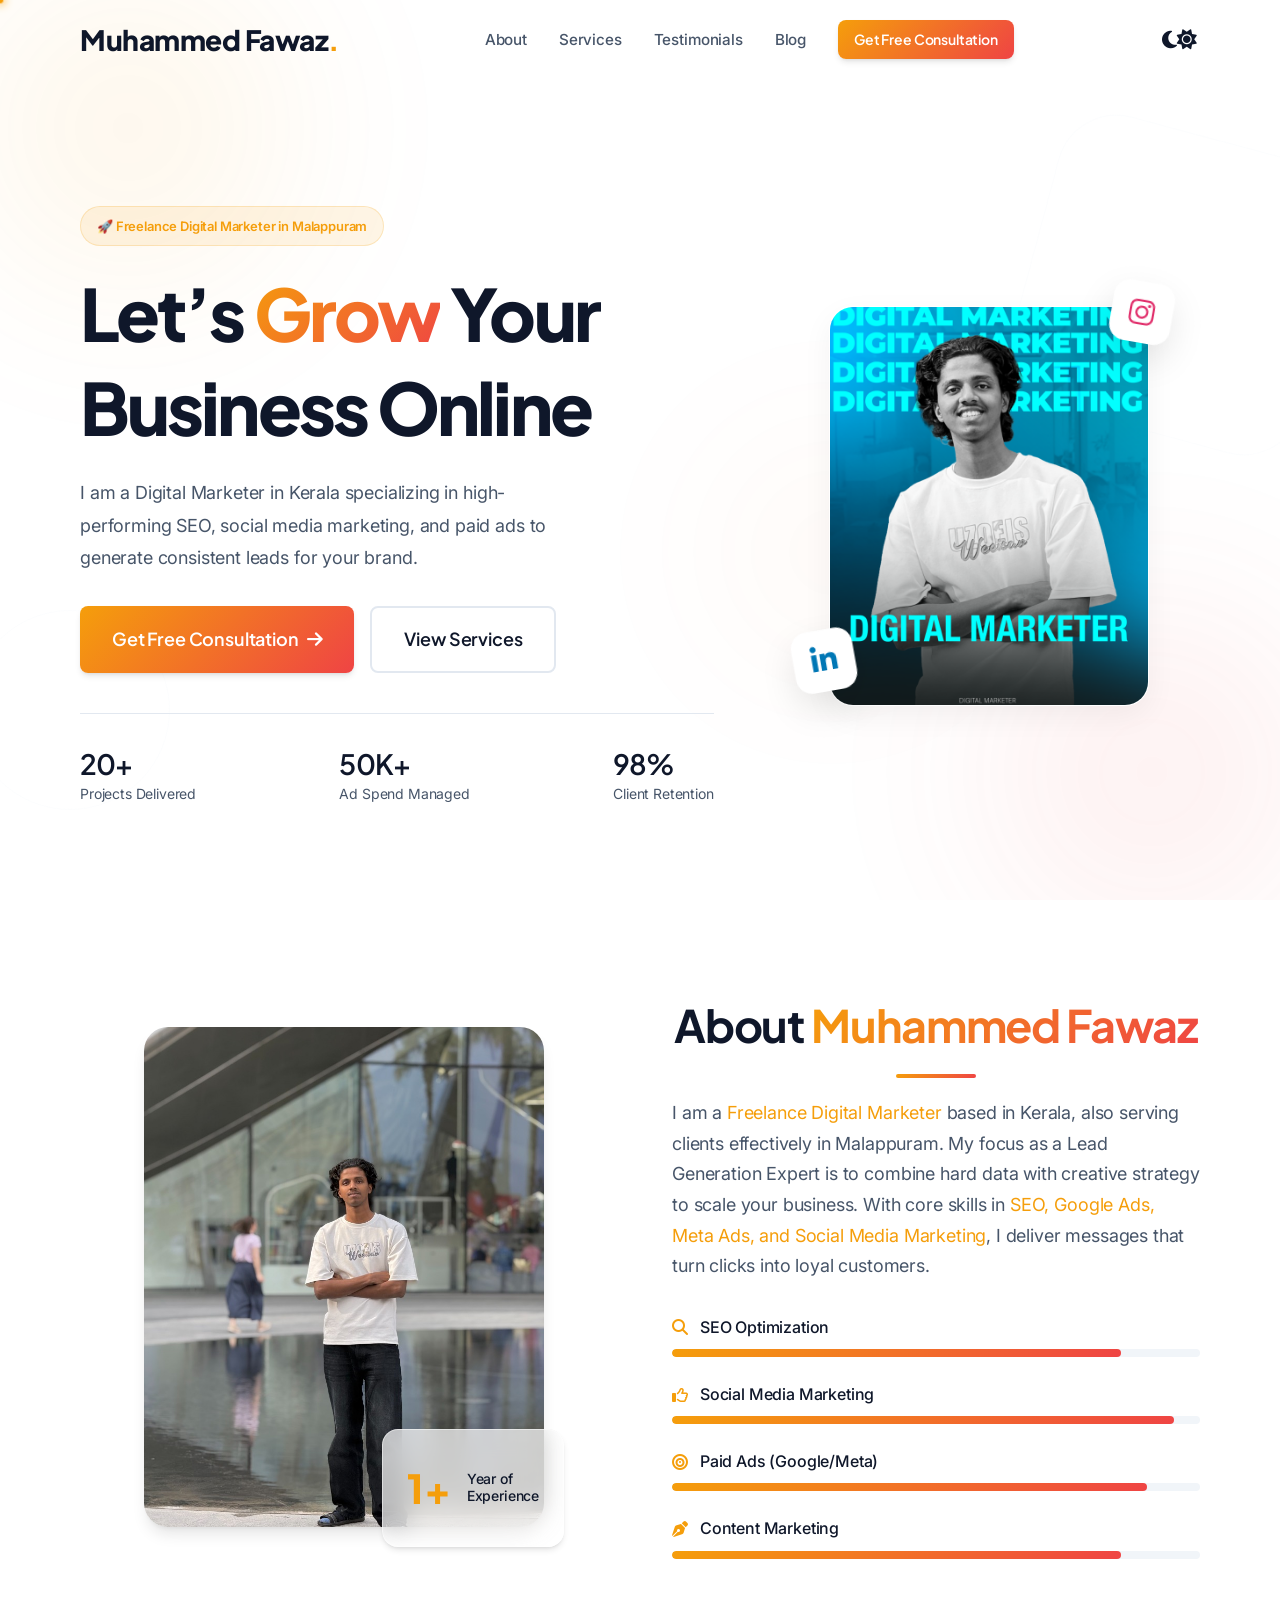
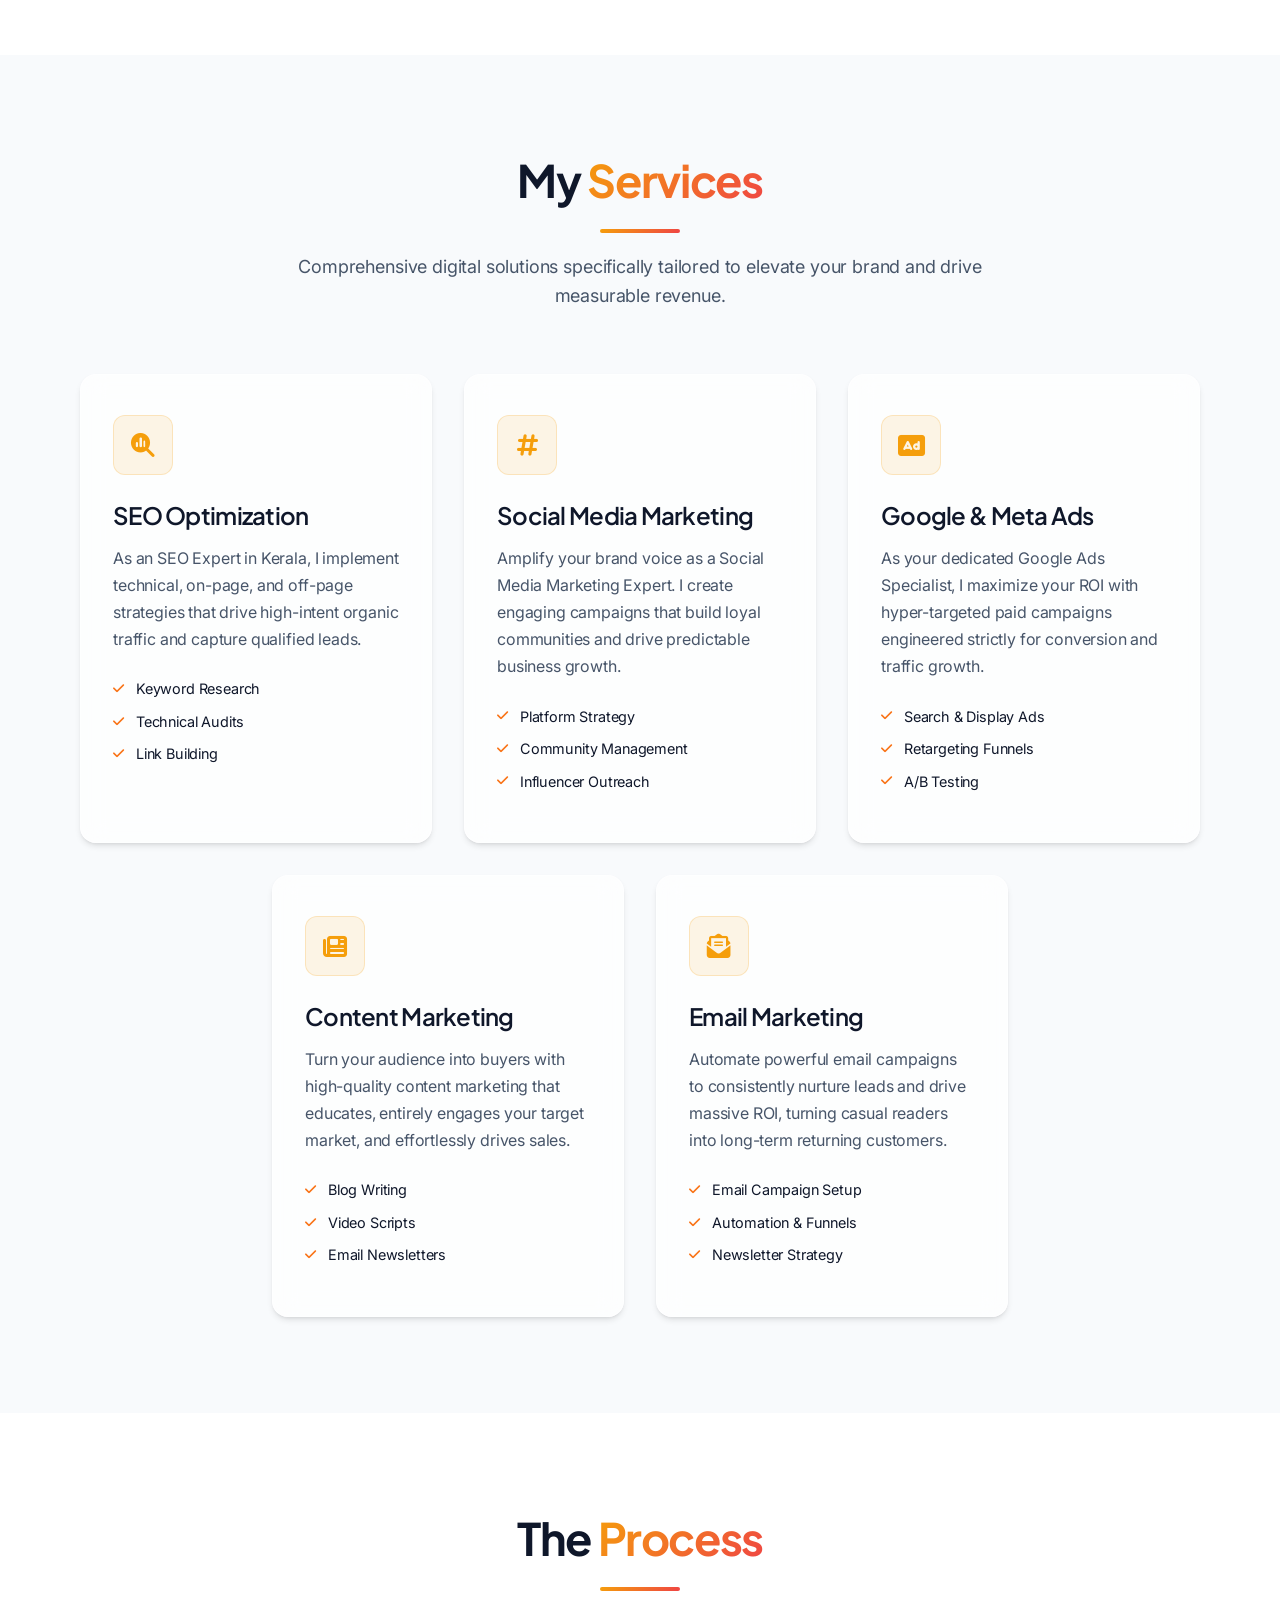
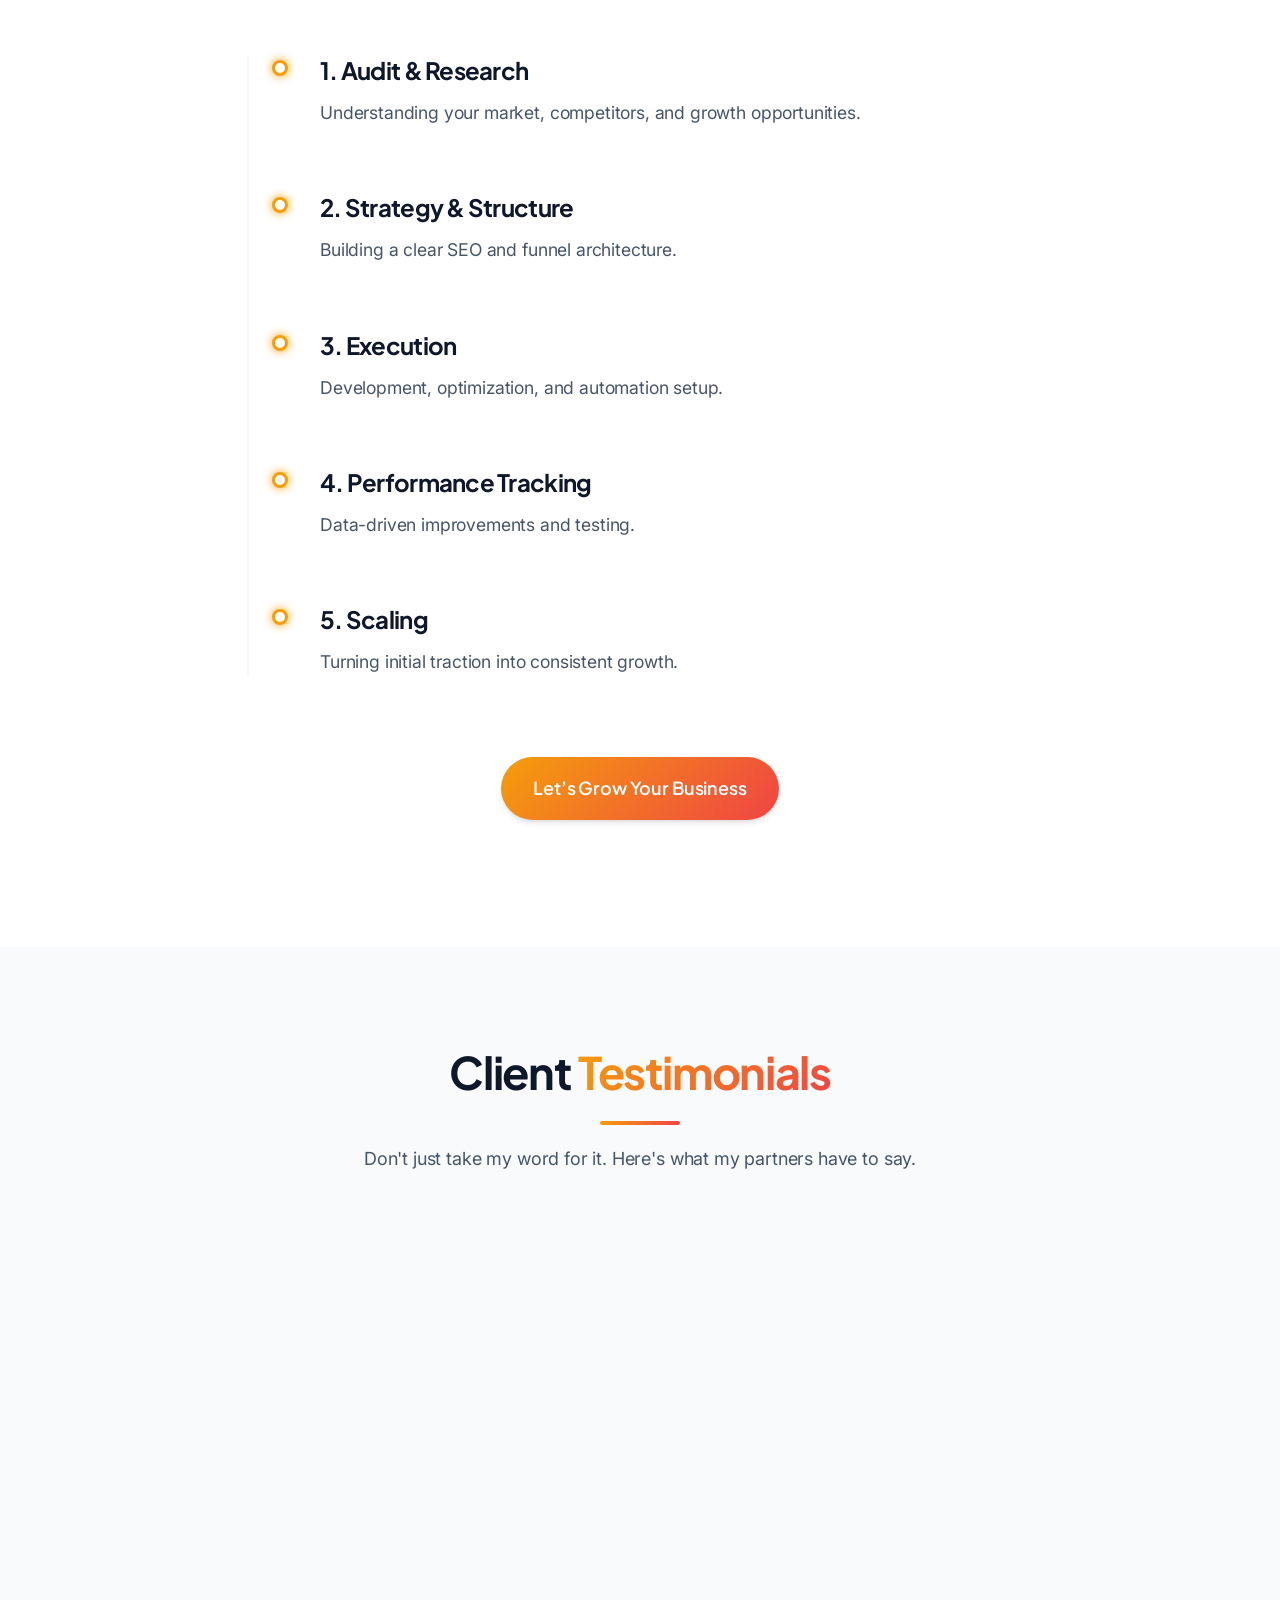
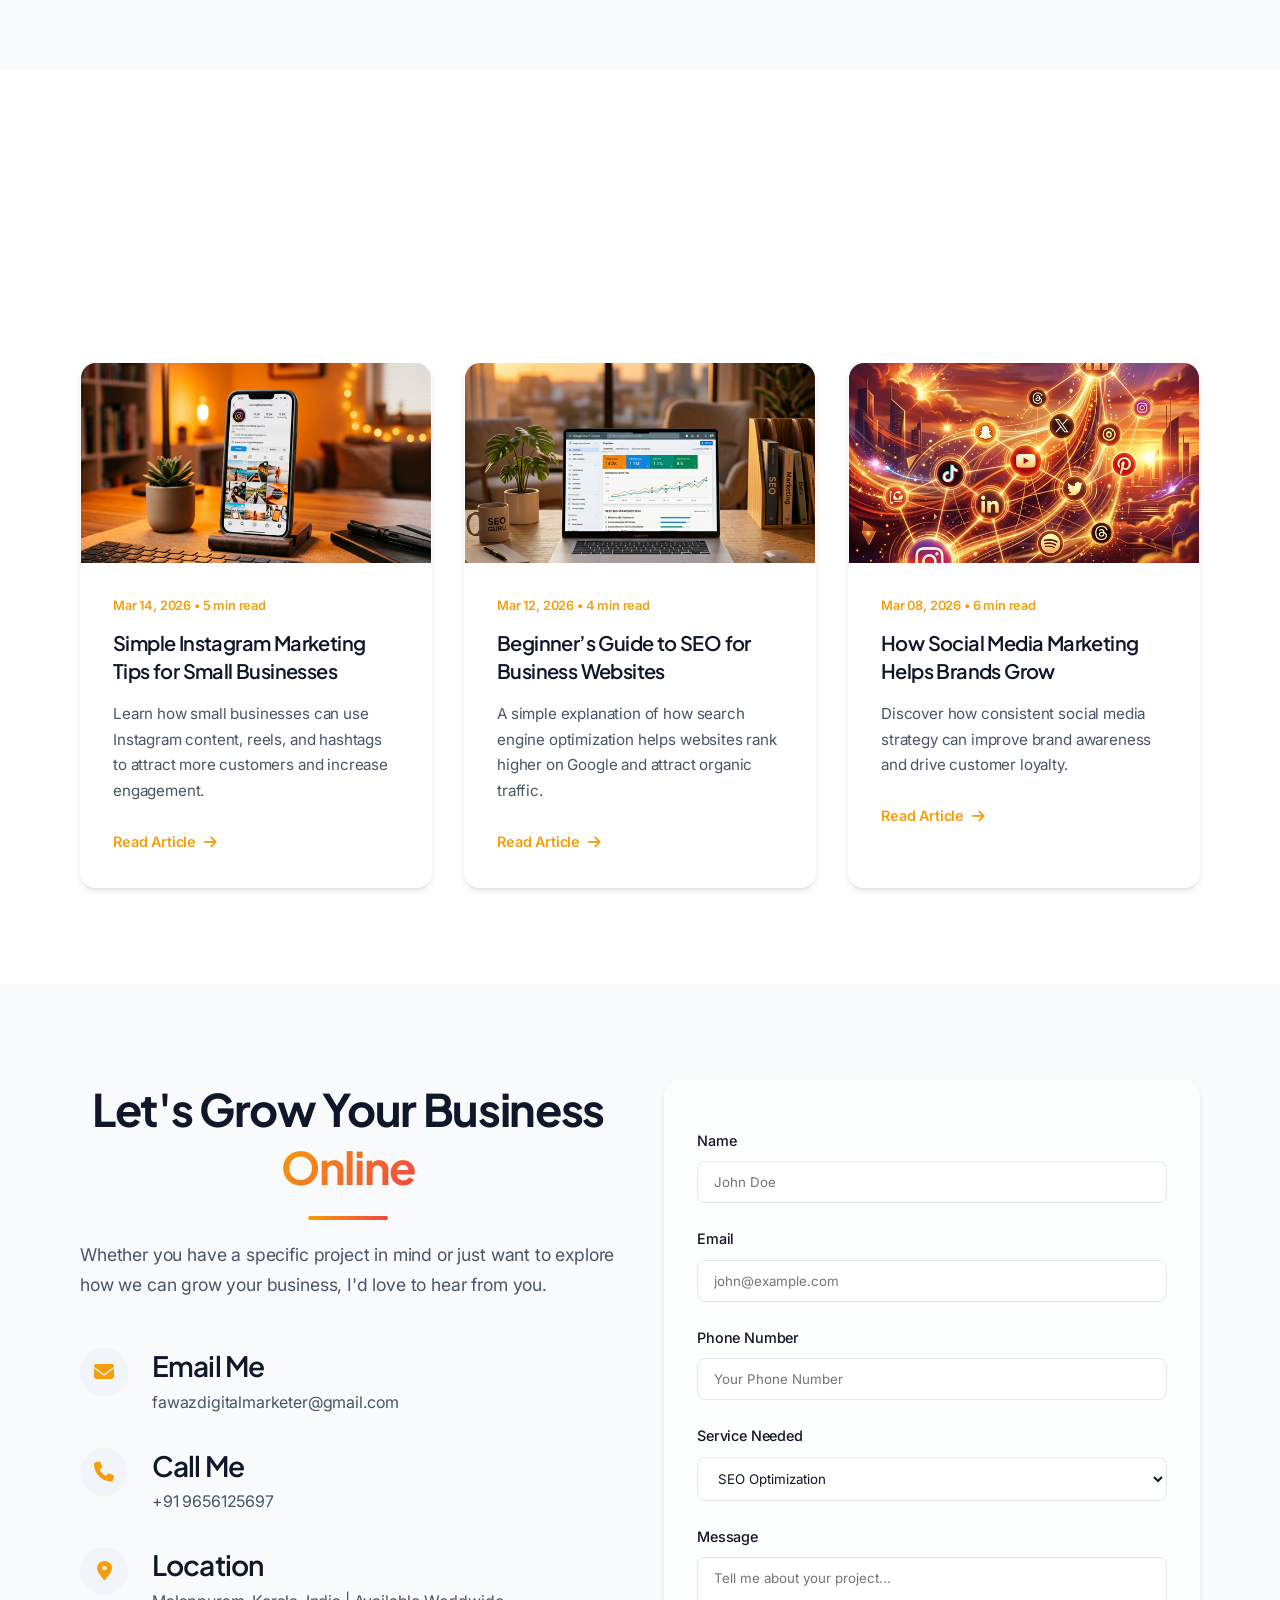
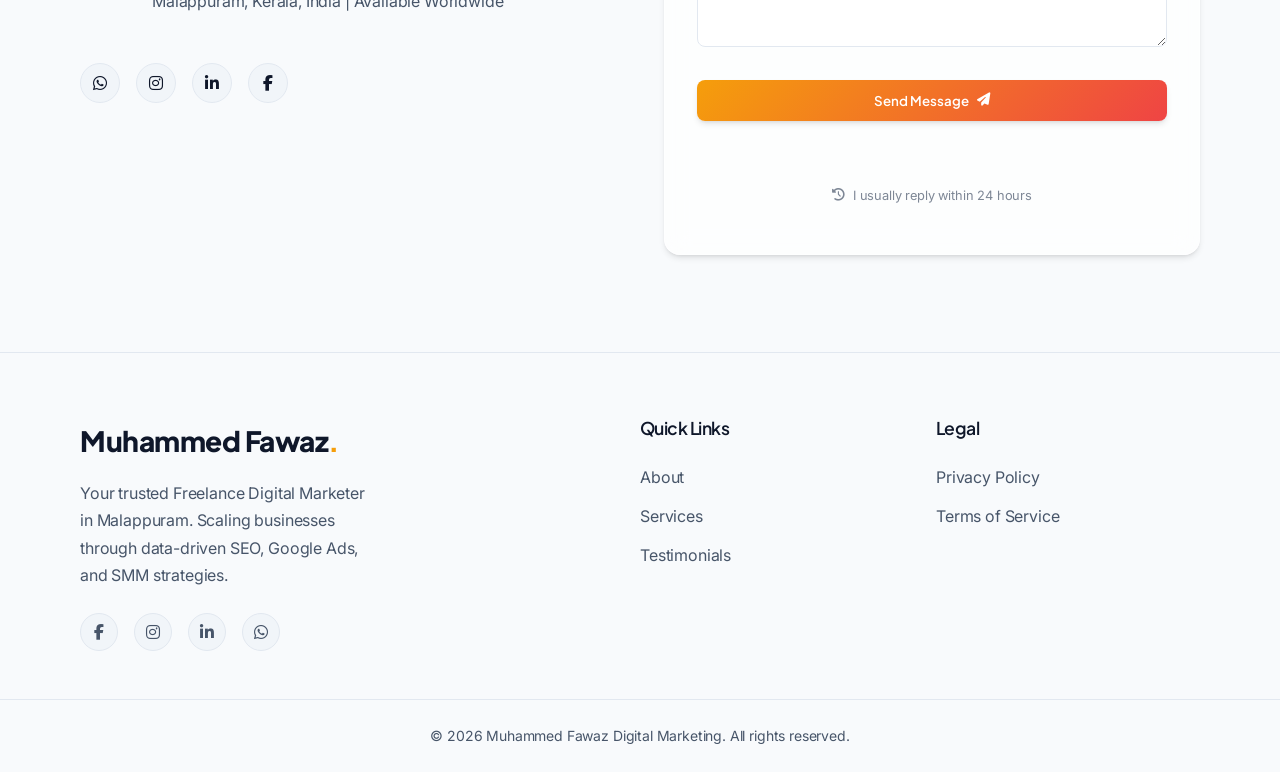
==== commit 717142a8: "Content & SEO: Extensive copy overhaul prioritizing lead-generation and 'Freelance Digital Marketer " ====
--- a/index.html
+++ b/index.html
@@ -4,10 +4,10 @@
 <head>
     <meta charset="UTF-8">
     <meta name="viewport" content="width=device-width, initial-scale=1.0">
-    <title>Digital Marketing Expert | SEO & SMM Specialist | Muhammed Fawaz</title>
+    <title>Freelance Digital Marketer in Malappuram | SEO & Ads | Muhammed Fawaz</title>
     <meta name="description"
-        content="Best Businesses Grow with Digital Marketing. Muhammed Fawaz is an expert in SEO, Social Media Marketing, and Paid Ads based in Kerala. Hire me today.">
-    <link rel="canonical" href="https://fawazp.in" />
+        content="Looking for a Freelance Digital Marketer in Malappuram? I help small businesses grow with expert SEO, Social Media Marketing, and Google Ads strategies. Get your free consultation today!">
+    <link rel="canonical" href="https://www.fawazp.in" />
     <!-- Fonts: Inter for readable text, Outfit for sleek modern headings -->
     <link rel="preconnect" href="https://fonts.googleapis.com">
     <link rel="preconnect" href="https://fonts.gstatic.com" crossorigin>
@@ -52,7 +52,7 @@
                 <li><a href="#services">Services</a></li>
                 <li><a href="#testimonials">Testimonials</a></li>
                 <li><a href="#blog">Blog</a></li>
-                <li><a href="#contact" class="btn btn-primary btn-sm">Let's Talk</a></li>
+                <li><a href="#contact" class="btn btn-primary btn-sm">Get Free Consultation</a></li>
             </ul>
             <div class="nav-controls">
                 <button id="theme-toggle" aria-label="Toggle Theme">
@@ -81,15 +81,14 @@
     <section id="hero" class="hero-section">
         <div class="container hero-container">
             <div class="hero-content reveal">
-                <div class="badge">🚀 Digital Marketing Expert</div>
-                <h1 class="hero-title">Best Businesses <span class="gradient-text">Grow</span> with Digital Marketing
+                <div class="badge">🚀 Freelance Digital Marketer in Malappuram</div>
+                <h1 class="hero-title">Let’s <span class="gradient-text">Grow</span> Your Business Online
                 </h1>
-                <p class="hero-subtitle">I specialize in scaling brands through data-driven SEO, dynamic social media
-                    campaigns, and high-converting paid ads.</p>
+                <p class="hero-subtitle">I am a Digital Marketer in Kerala specializing in high-performing SEO, social media marketing, and paid ads to generate consistent leads for your brand.</p>
                 <div class="hero-cta">
-                    <a href="#services" class="btn btn-primary btn-lg">View Services <i
+                    <a href="#contact" class="btn btn-primary btn-lg">Get Free Consultation <i
                             class="fa-solid fa-arrow-right"></i></a>
-                    <a href="#contact" class="btn btn-outline btn-lg">Hire Me</a>
+                    <a href="#services" class="btn btn-outline btn-lg">View Services</a>
                 </div>
                 <!-- Stats -->
                 <div class="hero-stats">
@@ -140,10 +139,8 @@
                 </div>
             </div>
             <div class="about-content reveal reveal-delay">
-                <h2 class="section-title">Who is <span class="gradient-text">Muhammed Fawaz?</span></h2>
-                <p class="section-desc">I am a passionate <a href="#services" style="color: var(--primary-color);">Digital Marketer</a> obsessed with combining creative strategy
-                    with hard data. My approach is simple: understand your audience intimately, and <a href="#contact" style="color: var(--primary-color);">deliver messages
-                    that convert</a>.</p>
+                <h2 class="section-title">About <span class="gradient-text">Muhammed Fawaz</span></h2>
+                <p class="section-desc">I am a <a href="#services" style="color: var(--primary-color);">Freelance Digital Marketer</a> based in Kerala, also serving clients effectively in Malappuram. My focus as a Lead Generation Expert is to combine hard data with creative strategy to scale your business. With core skills in <a href="#services" style="color: var(--primary-color);">SEO, Google Ads, Meta Ads, and Social Media Marketing</a>, I deliver messages that turn clicks into loyal customers.</p>
 
                 <div class="skills-grid">
                     <div class="skill-item">
@@ -203,8 +200,7 @@
                         <i class="fa-solid fa-magnifying-glass-chart service-icon"></i>
                     </div>
                     <h3>SEO Optimization</h3>
-                    <p>Dominate search engine rankings with technical, on-page, and off-page SEO strategies that drive
-                        organic, high-intent traffic.</p>
+                    <p>As an SEO Expert in Kerala, I implement technical, on-page, and off-page strategies that drive high-intent organic traffic and capture qualified leads.</p>
                     <ul class="service-features">
                         <li><i class="fa-solid fa-check"></i> Keyword Research</li>
                         <li><i class="fa-solid fa-check"></i> Technical Audits</li>
@@ -218,8 +214,7 @@
                         <i class="fa-solid fa-hashtag service-icon"></i>
                     </div>
                     <h3>Social Media Marketing</h3>
-                    <p>Build a loyal community and amplify your brand voice across platforms with engaging campaigns and
-                        interactive content.</p>
+                    <p>Amplify your brand voice as a Social Media Marketing Expert. I create engaging campaigns that build loyal communities and drive predictable business growth.</p>
                     <ul class="service-features">
                         <li><i class="fa-solid fa-check"></i> Platform Strategy</li>
                         <li><i class="fa-solid fa-check"></i> Community Management</li>
@@ -233,8 +228,7 @@
                         <i class="fa-solid fa-ad service-icon"></i>
                     </div>
                     <h3>Google & Meta Ads</h3>
-                    <p>Maximize your ROI with hyper-targeted ad campaigns designed to convert clicks into loyal, paying
-                        customers.</p>
+                    <p>As your dedicated Google Ads Specialist, I maximize your ROI with hyper-targeted paid campaigns engineered strictly for conversion and traffic growth.</p>
                     <ul class="service-features">
                         <li><i class="fa-solid fa-check"></i> Search & Display Ads</li>
                         <li><i class="fa-solid fa-check"></i> Retargeting Funnels</li>
@@ -248,8 +242,7 @@
                         <i class="fa-solid fa-newspaper service-icon"></i>
                     </div>
                     <h3>Content Marketing</h3>
-                    <p>Tell your brand's unique story through high-quality, relevant content that educates, entirely
-                        engages, and converts.</p>
+                    <p>Turn your audience into buyers with high-quality content marketing that educates, entirely engages your target market, and effortlessly drives sales.</p>
                     <ul class="service-features">
                         <li><i class="fa-solid fa-check"></i> Blog Writing</li>
                         <li><i class="fa-solid fa-check"></i> Video Scripts</li>
@@ -263,7 +256,7 @@
                         <i class="fa-solid fa-envelope-open-text service-icon"></i>
                     </div>
                     <h3>Email Marketing</h3>
-                    <p>Build and automate email campaigns that engage your audience, nurture leads, and drive consistent sales for your business.</p>
+                    <p>Automate powerful email campaigns to consistently nurture leads and drive massive ROI, turning casual readers into long-term returning customers.</p>
                     <ul class="service-features">
                         <li><i class="fa-solid fa-check"></i> Email Campaign Setup</li>
                         <li><i class="fa-solid fa-check"></i> Automation & Funnels</li>
@@ -331,7 +324,7 @@
             </div>
 
             <div class="process-cta reveal">
-                <a href="#contact" class="btn btn-primary btn-lg rounded">Get Started</a>
+                <a href="#contact" class="btn btn-primary btn-lg rounded">Let’s Grow Your Business</a>
             </div>
         </div>
     </section>
@@ -540,7 +533,7 @@
         <div class="container footer-container">
             <div class="footer-col">
                 <a href="#" class="logo">Muhammed Fawaz<span>.</span></a>
-                <p>Scaling businesses through data-driven digital marketing strategies.</p>
+                <p>Your trusted Freelance Digital Marketer in Malappuram. Scaling businesses through data-driven SEO, Google Ads, and SMM strategies.</p>
                 <div class="footer-social">
                     <a href="https://www.facebook.com/share/1FaX3aVECc/" target="_blank"><i
                             class="fa-brands fa-facebook-f"></i></a>
--- a/style.css
+++ b/style.css
@@ -419,7 +419,7 @@
 
 @media (max-width: 480px) {
     .logo {
-        font-size: 1.25rem;
+        font-size: 1.05rem;
         padding-left: 0.5rem;
     }
 }
@@ -653,10 +653,23 @@
 
 .hero-stats {
     display: flex;
-    gap: 1.25rem;
+    gap: 1rem;
     border-top: 1px solid var(--border-color);
     padding-top: 2rem;
-    flex-wrap: wrap;
+    flex-wrap: nowrap;
+    justify-content: space-between;
+}
+
+@media (max-width: 480px) {
+    .hero-stats {
+        gap: 0.5rem;
+    }
+    .stat-number {
+        font-size: 1.35rem;
+    }
+    .stat-label {
+        font-size: 0.75rem;
+    }
 }
 
 @media (min-width: 480px) {
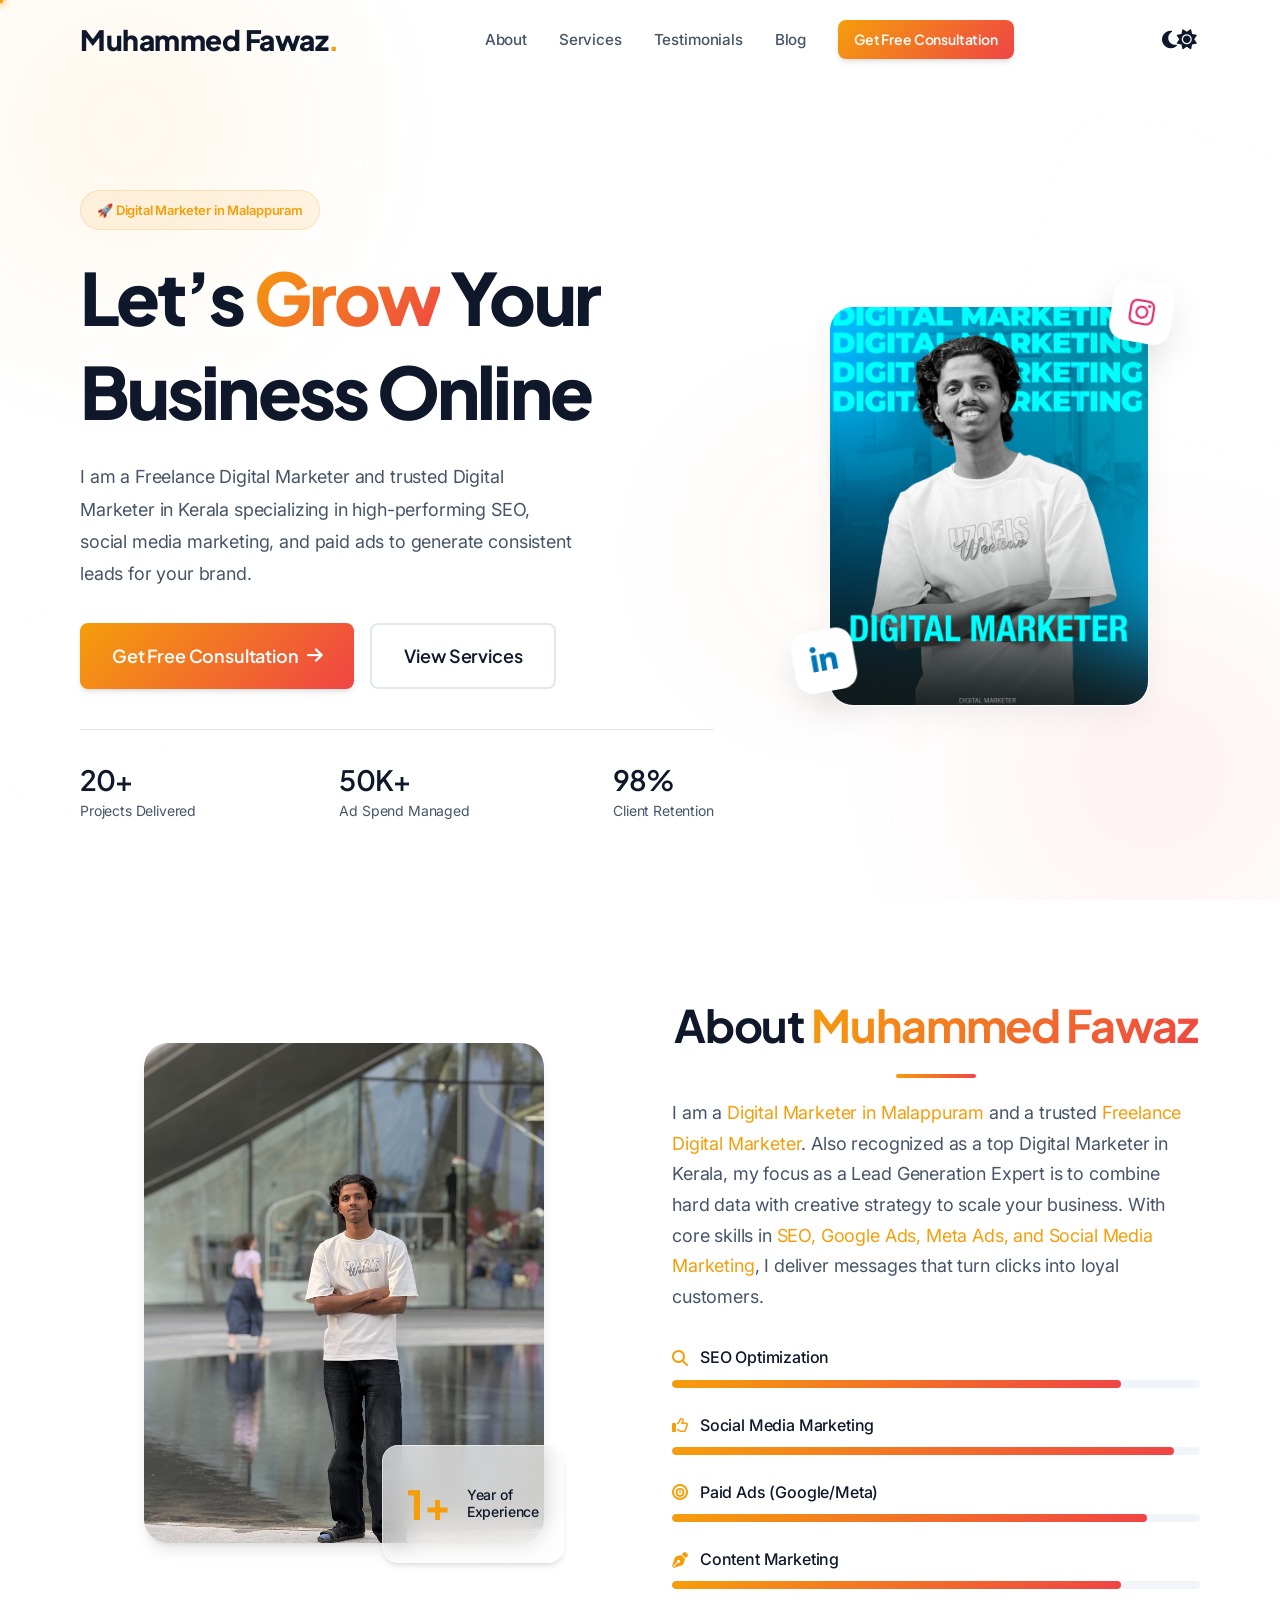
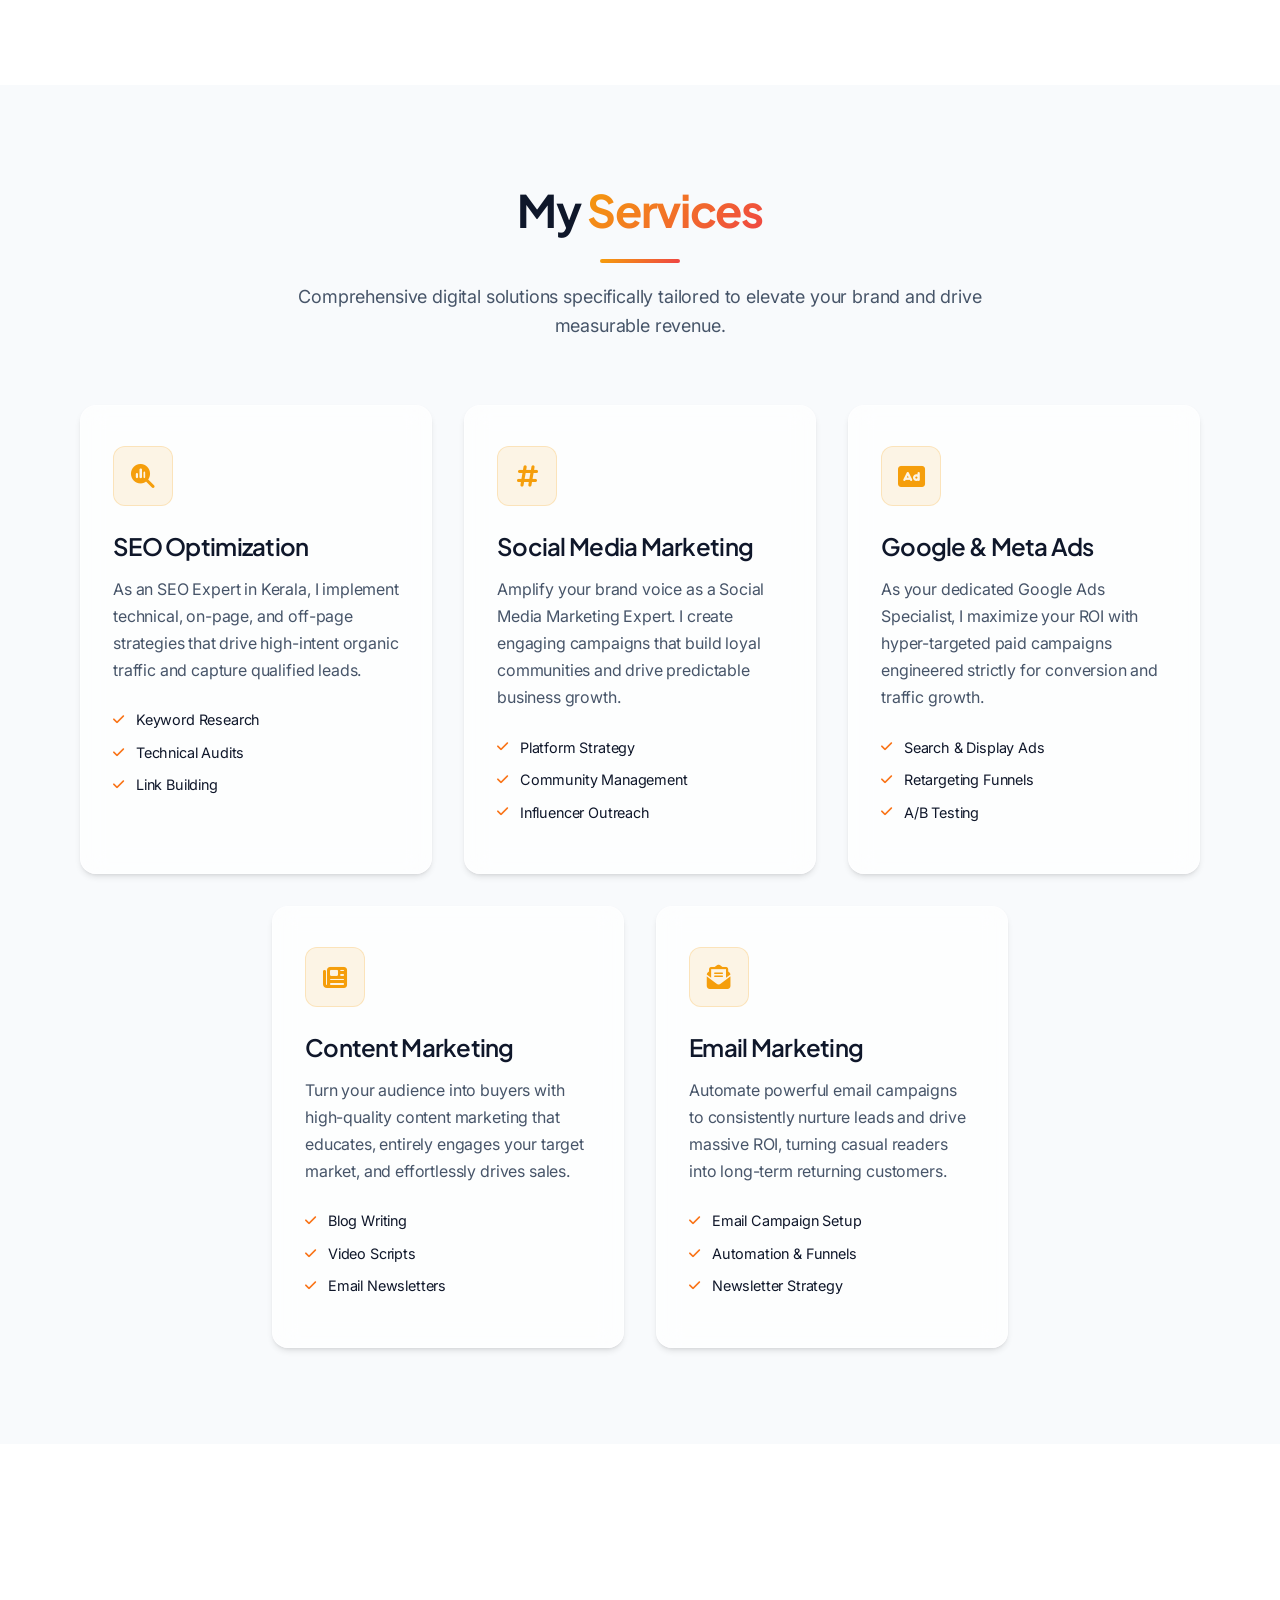
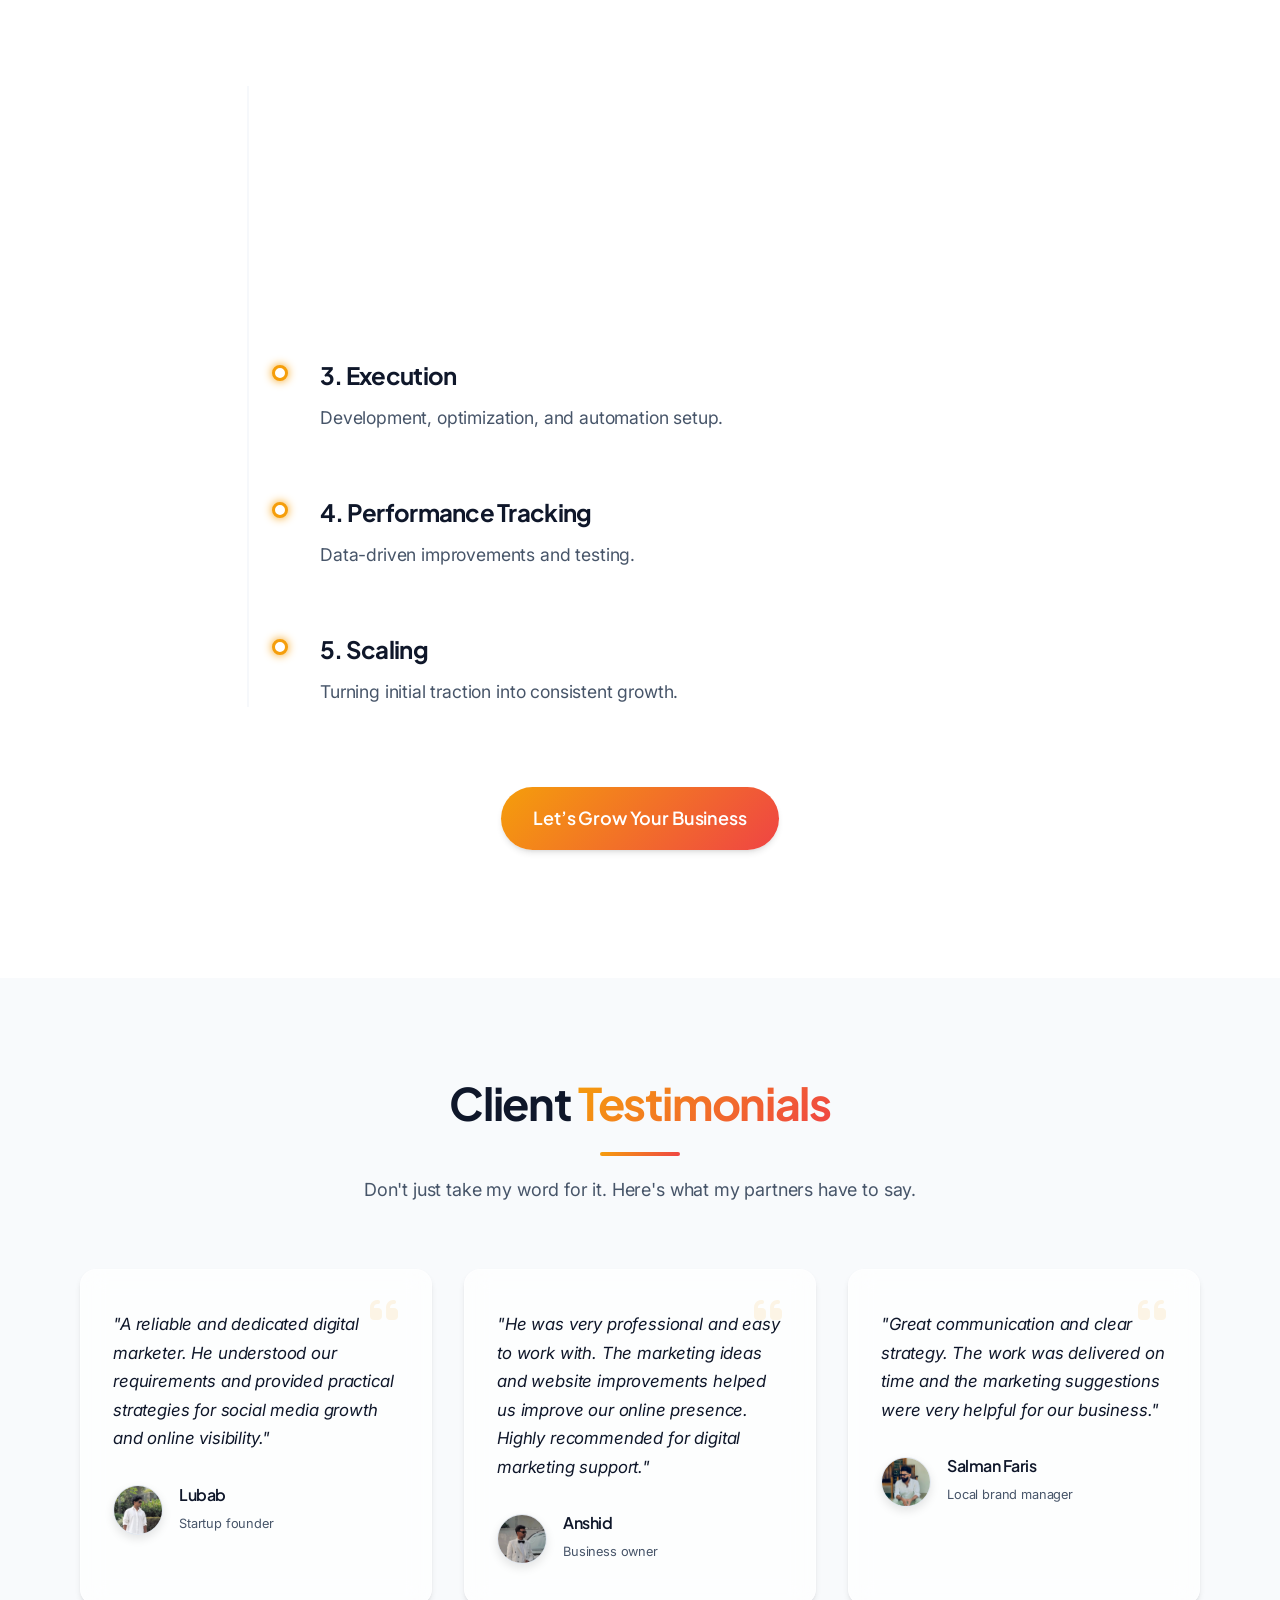
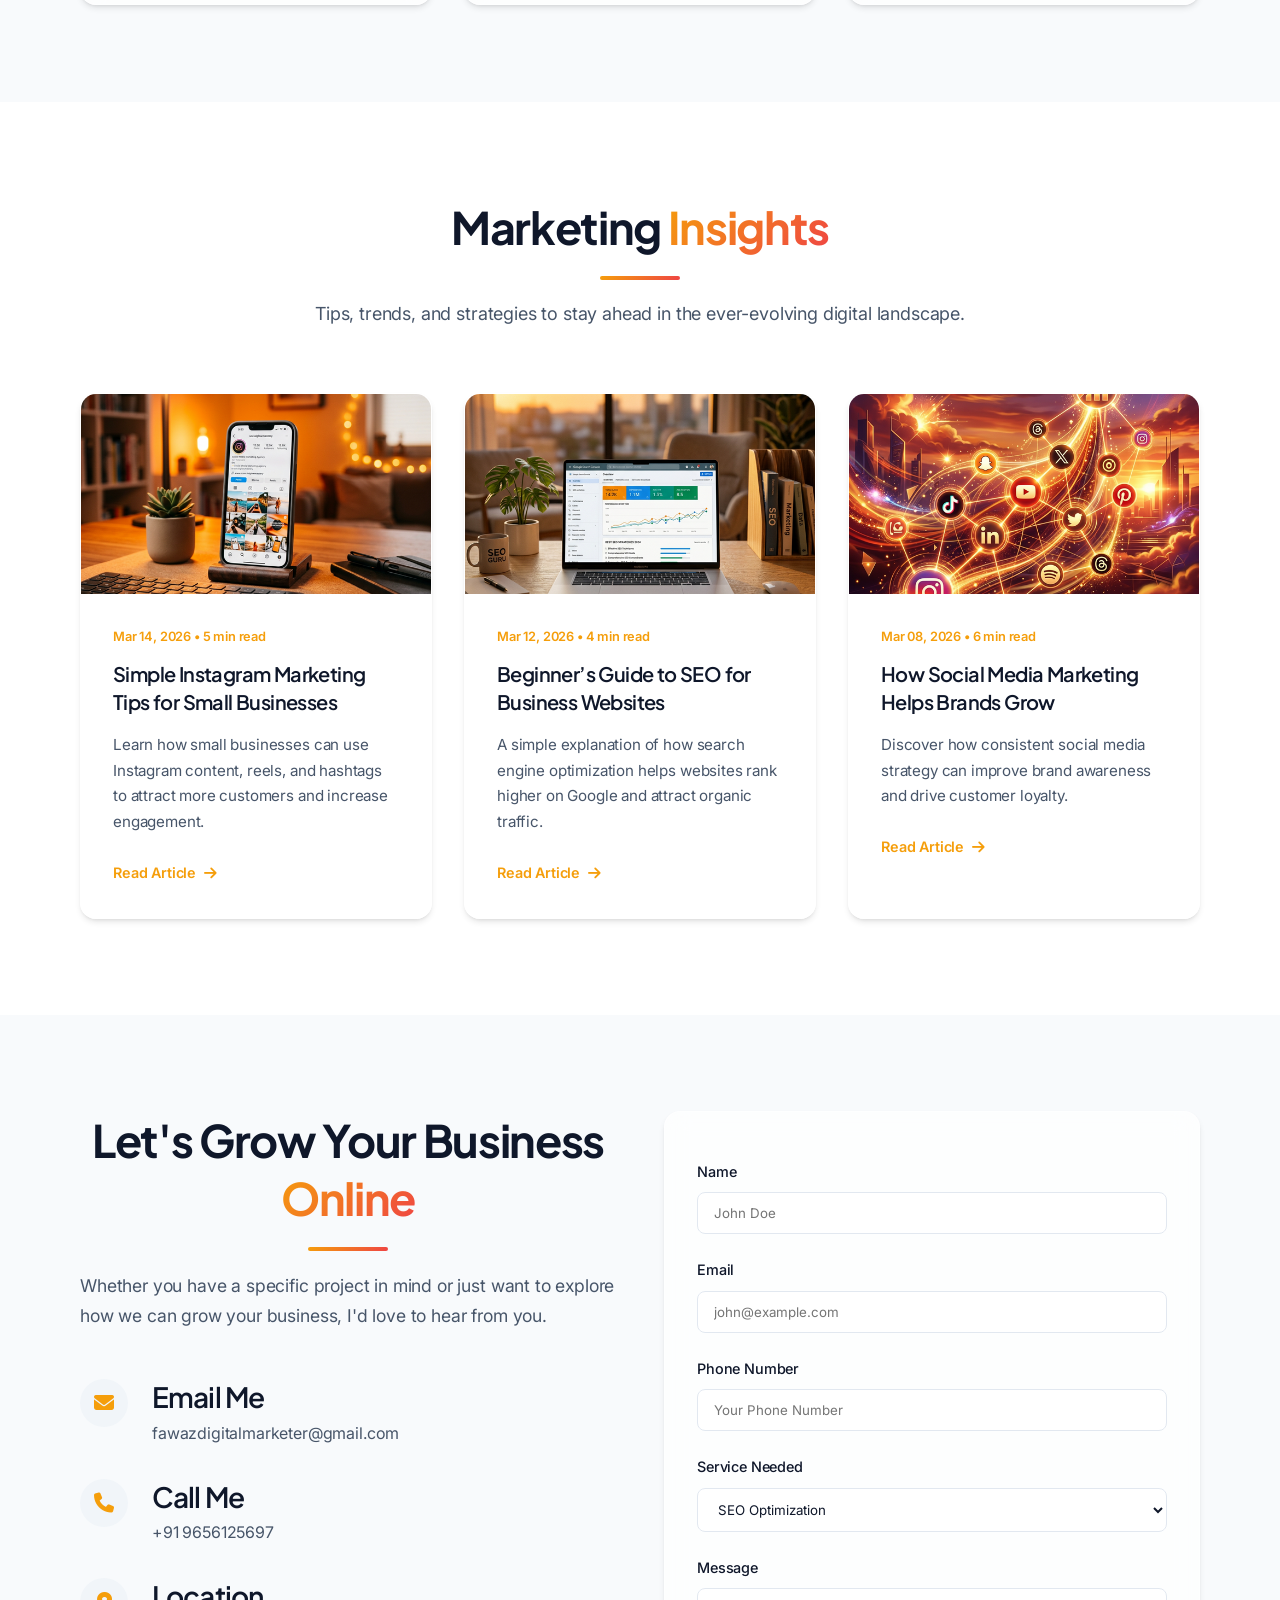
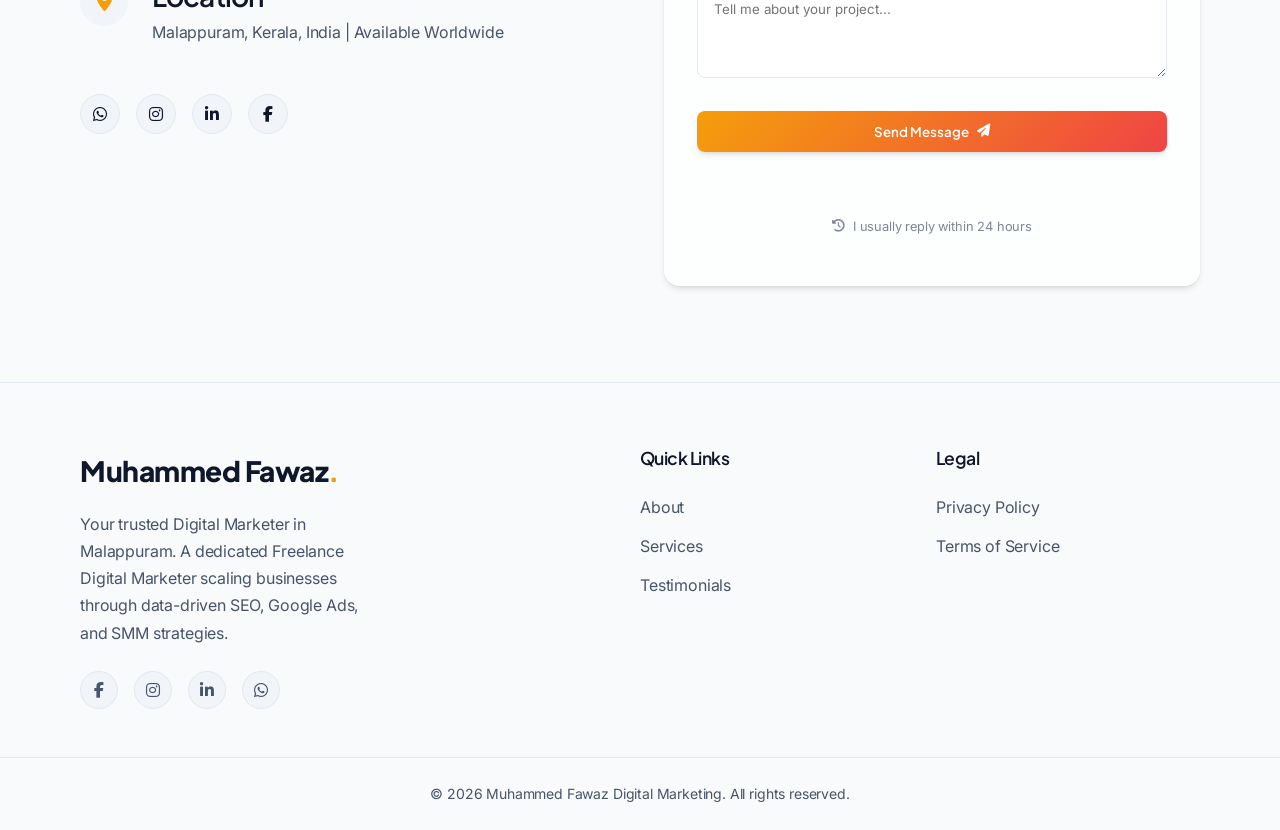
==== commit 46da49af: "SEO: Refined keyword hierarchy to 'Digital Marketer in Malappuram' as primary" ====
--- a/index.html
+++ b/index.html
@@ -4,9 +4,9 @@
 <head>
     <meta charset="UTF-8">
     <meta name="viewport" content="width=device-width, initial-scale=1.0">
-    <title>Freelance Digital Marketer in Malappuram | SEO & Ads | Muhammed Fawaz</title>
+    <title>Digital Marketer in Malappuram | Freelance SEO & Ads | Muhammed Fawaz</title>
     <meta name="description"
-        content="Looking for a Freelance Digital Marketer in Malappuram? I help small businesses grow with expert SEO, Social Media Marketing, and Google Ads strategies. Get your free consultation today!">
+        content="Looking for a Digital Marketer in Malappuram? I am a Freelance Digital Marketer helping businesses grow with expert SEO, Social Media Marketing, and Google Ads strategies. Get your free consultation today!">
     <link rel="canonical" href="https://www.fawazp.in" />
     <!-- Fonts: Inter for readable text, Outfit for sleek modern headings -->
     <link rel="preconnect" href="https://fonts.googleapis.com">
@@ -81,10 +81,10 @@
     <section id="hero" class="hero-section">
         <div class="container hero-container">
             <div class="hero-content reveal">
-                <div class="badge">🚀 Freelance Digital Marketer in Malappuram</div>
+                <div class="badge">🚀 Digital Marketer in Malappuram</div>
                 <h1 class="hero-title">Let’s <span class="gradient-text">Grow</span> Your Business Online
                 </h1>
-                <p class="hero-subtitle">I am a Digital Marketer in Kerala specializing in high-performing SEO, social media marketing, and paid ads to generate consistent leads for your brand.</p>
+                <p class="hero-subtitle">I am a Freelance Digital Marketer and trusted Digital Marketer in Kerala specializing in high-performing SEO, social media marketing, and paid ads to generate consistent leads for your brand.</p>
                 <div class="hero-cta">
                     <a href="#contact" class="btn btn-primary btn-lg">Get Free Consultation <i
                             class="fa-solid fa-arrow-right"></i></a>
@@ -140,7 +140,7 @@
             </div>
             <div class="about-content reveal reveal-delay">
                 <h2 class="section-title">About <span class="gradient-text">Muhammed Fawaz</span></h2>
-                <p class="section-desc">I am a <a href="#services" style="color: var(--primary-color);">Freelance Digital Marketer</a> based in Kerala, also serving clients effectively in Malappuram. My focus as a Lead Generation Expert is to combine hard data with creative strategy to scale your business. With core skills in <a href="#services" style="color: var(--primary-color);">SEO, Google Ads, Meta Ads, and Social Media Marketing</a>, I deliver messages that turn clicks into loyal customers.</p>
+                <p class="section-desc">I am a <a href="#services" style="color: var(--primary-color);">Digital Marketer in Malappuram</a> and a trusted <a href="#services" style="color: var(--primary-color);">Freelance Digital Marketer</a>. Also recognized as a top Digital Marketer in Kerala, my focus as a Lead Generation Expert is to combine hard data with creative strategy to scale your business. With core skills in <a href="#services" style="color: var(--primary-color);">SEO, Google Ads, Meta Ads, and Social Media Marketing</a>, I deliver messages that turn clicks into loyal customers.</p>
 
                 <div class="skills-grid">
                     <div class="skill-item">
@@ -533,7 +533,7 @@
         <div class="container footer-container">
             <div class="footer-col">
                 <a href="#" class="logo">Muhammed Fawaz<span>.</span></a>
-                <p>Your trusted Freelance Digital Marketer in Malappuram. Scaling businesses through data-driven SEO, Google Ads, and SMM strategies.</p>
+                <p>Your trusted Digital Marketer in Malappuram. A dedicated Freelance Digital Marketer scaling businesses through data-driven SEO, Google Ads, and SMM strategies.</p>
                 <div class="footer-social">
                     <a href="https://www.facebook.com/share/1FaX3aVECc/" target="_blank"><i
                             class="fa-brands fa-facebook-f"></i></a>
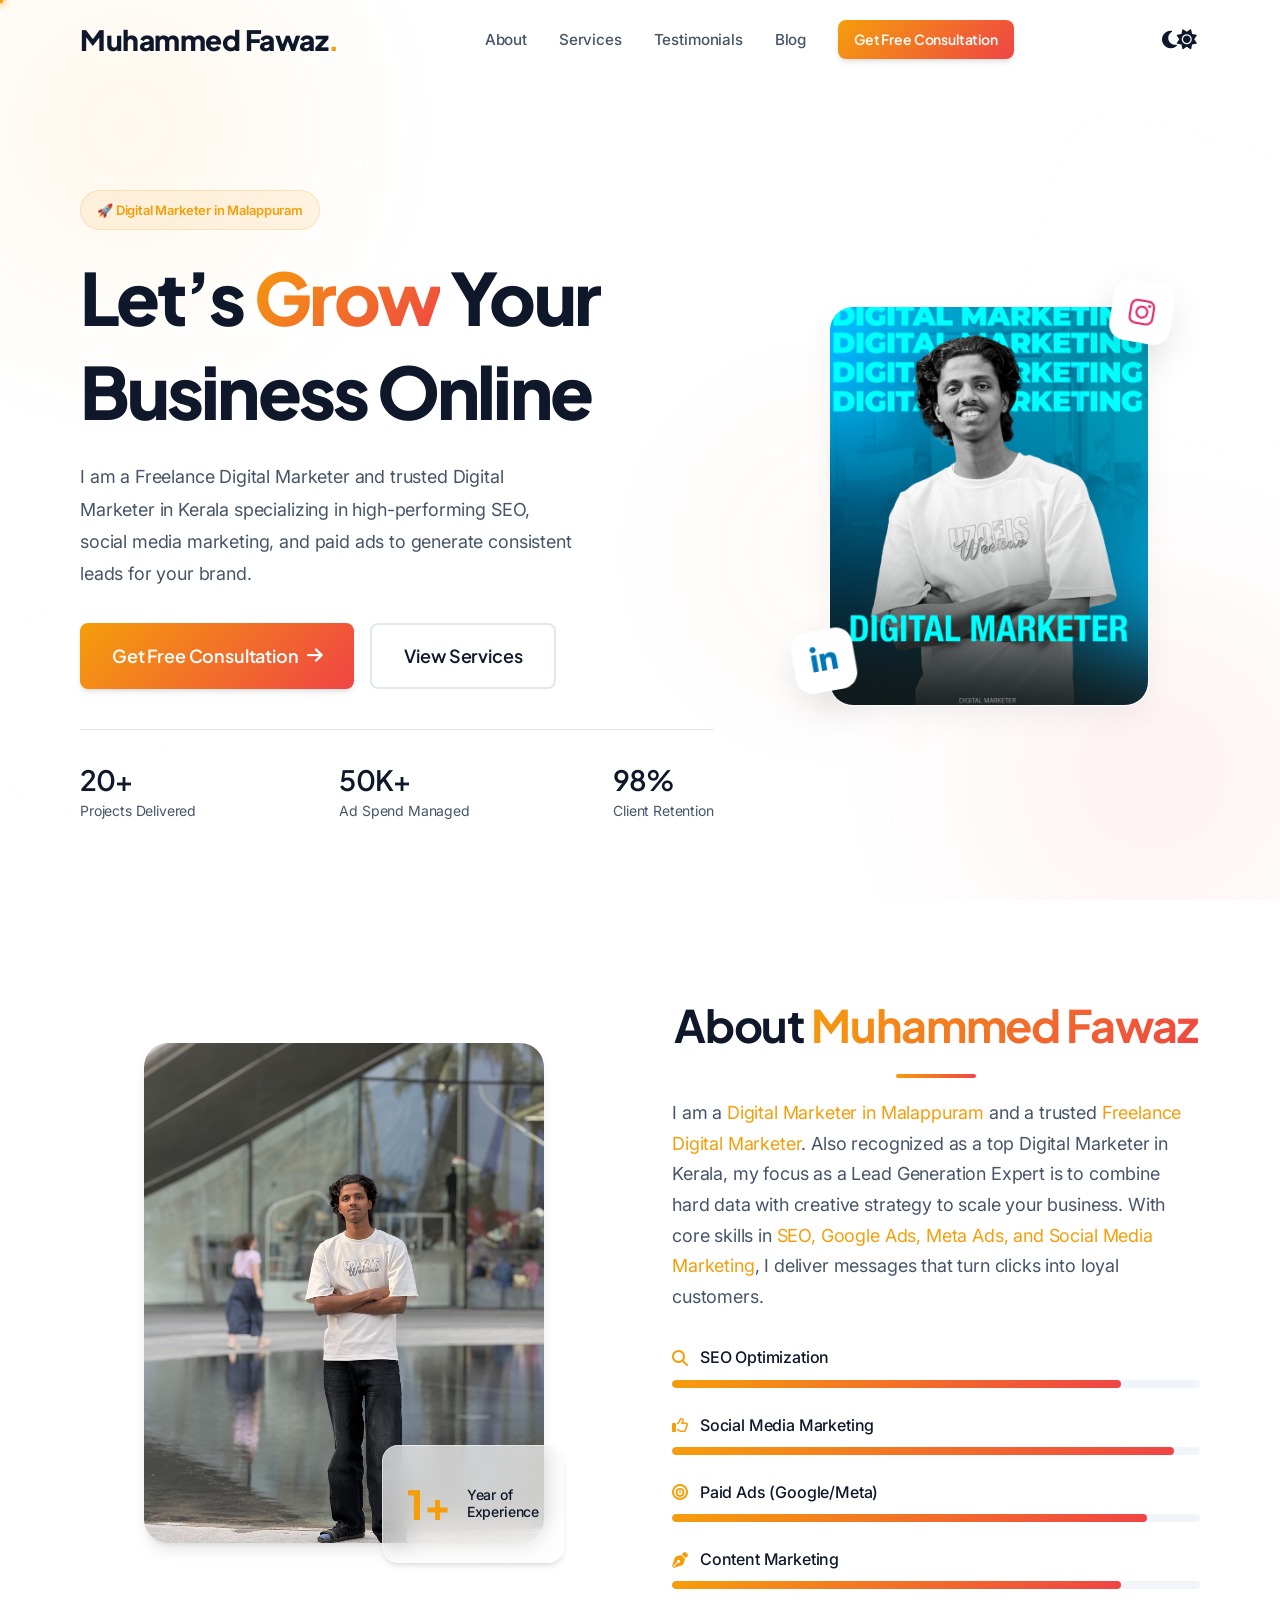
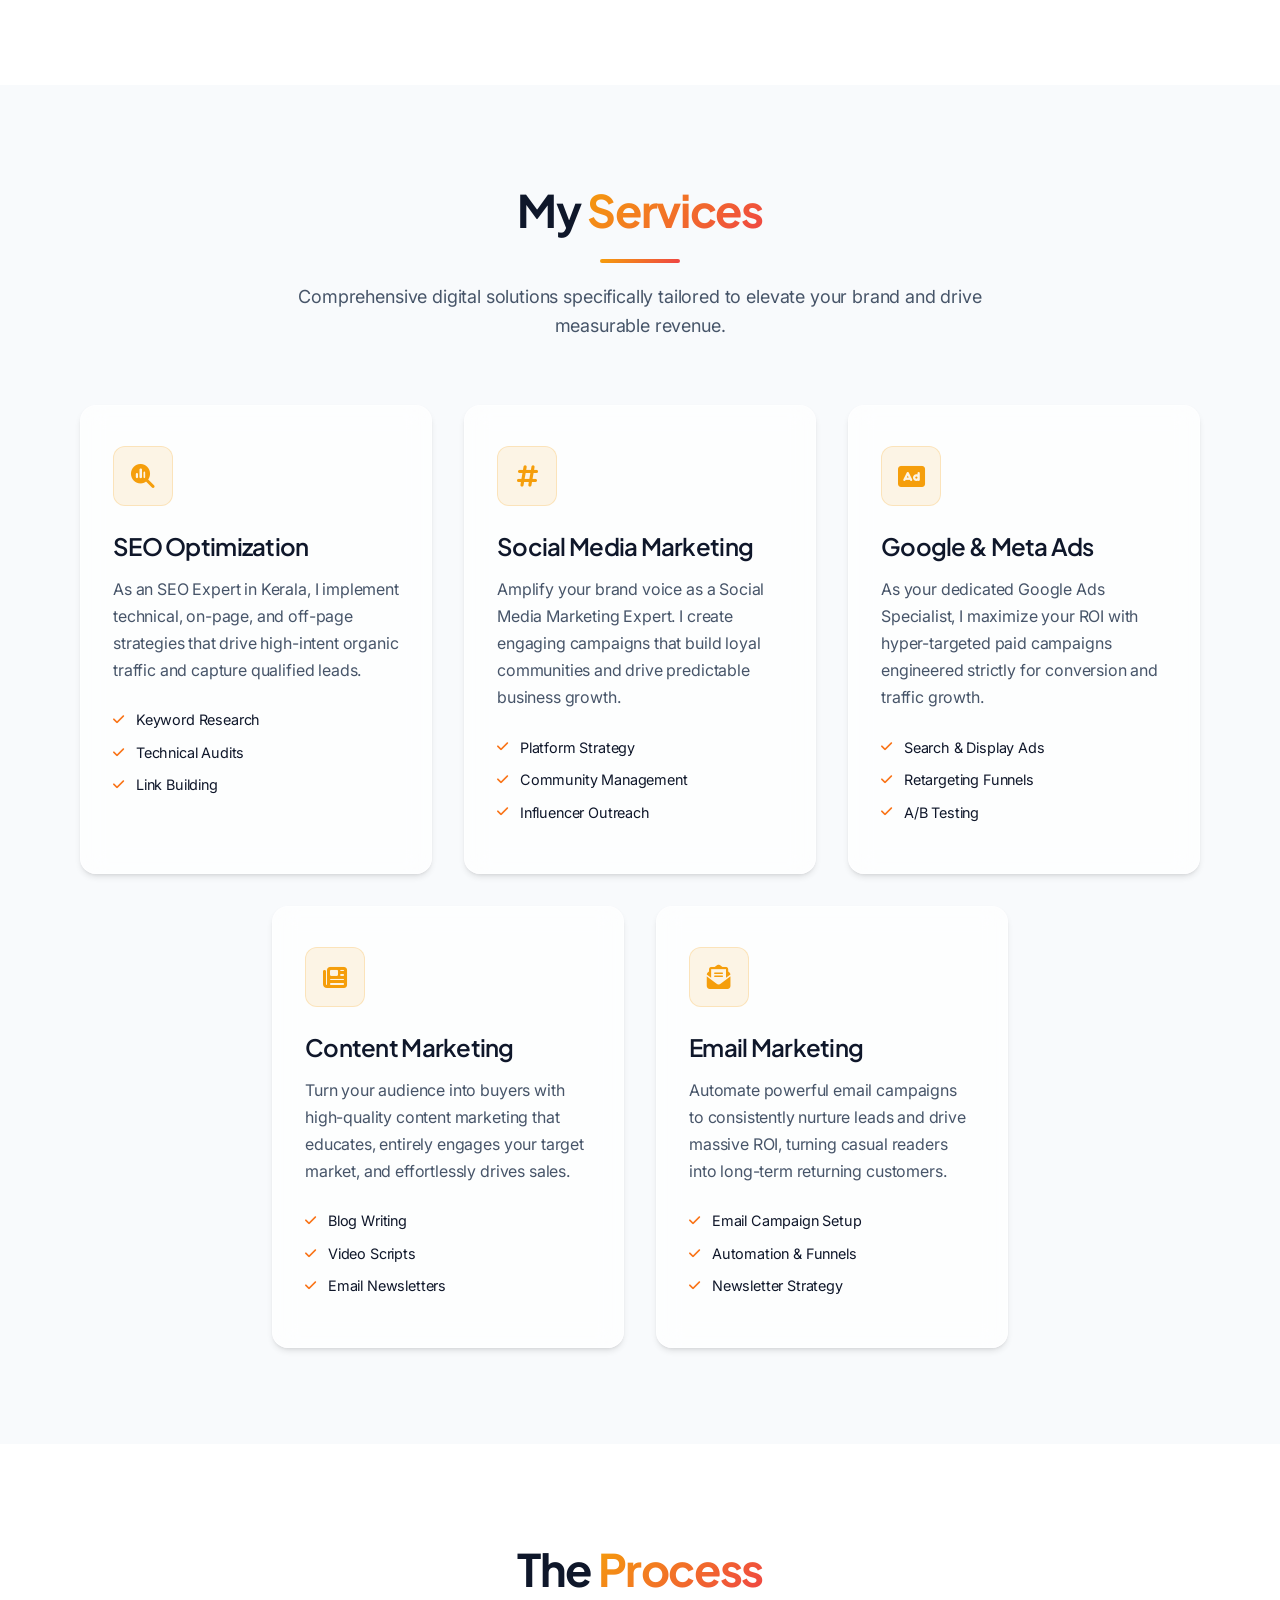
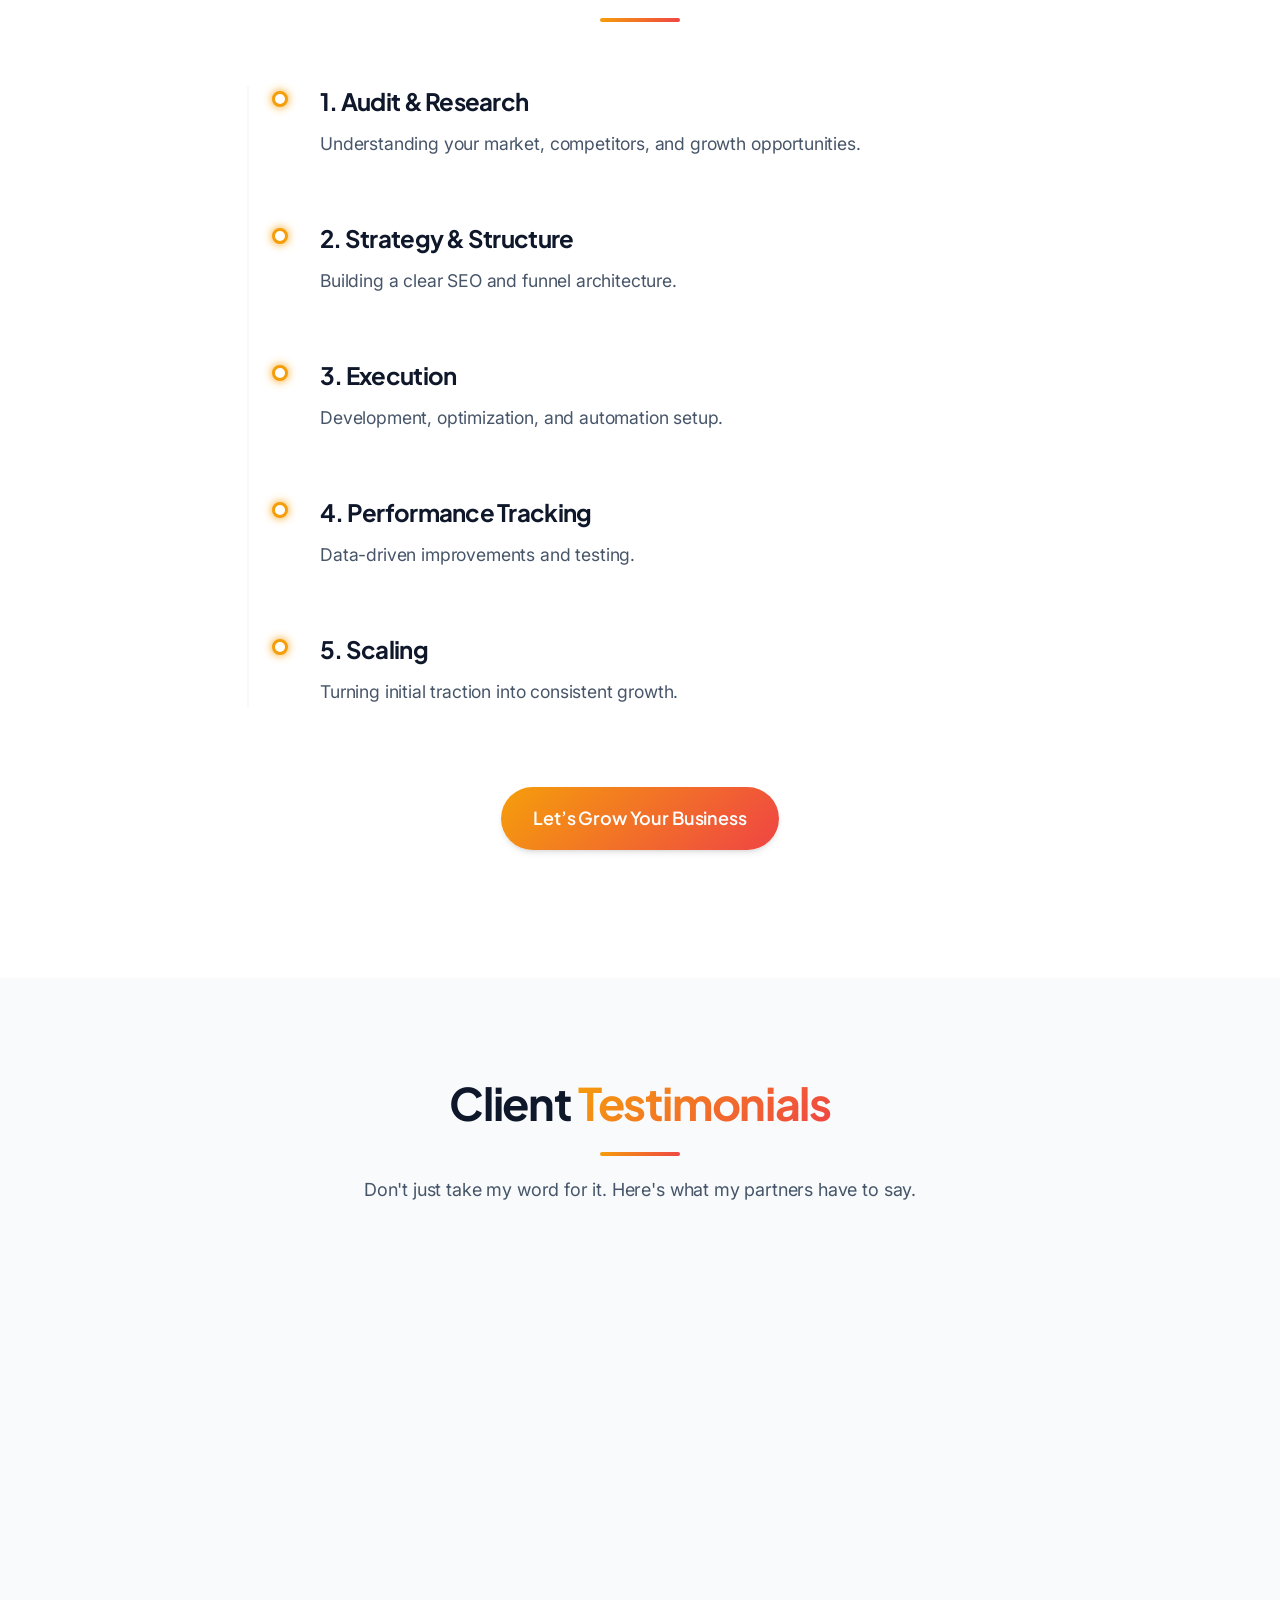
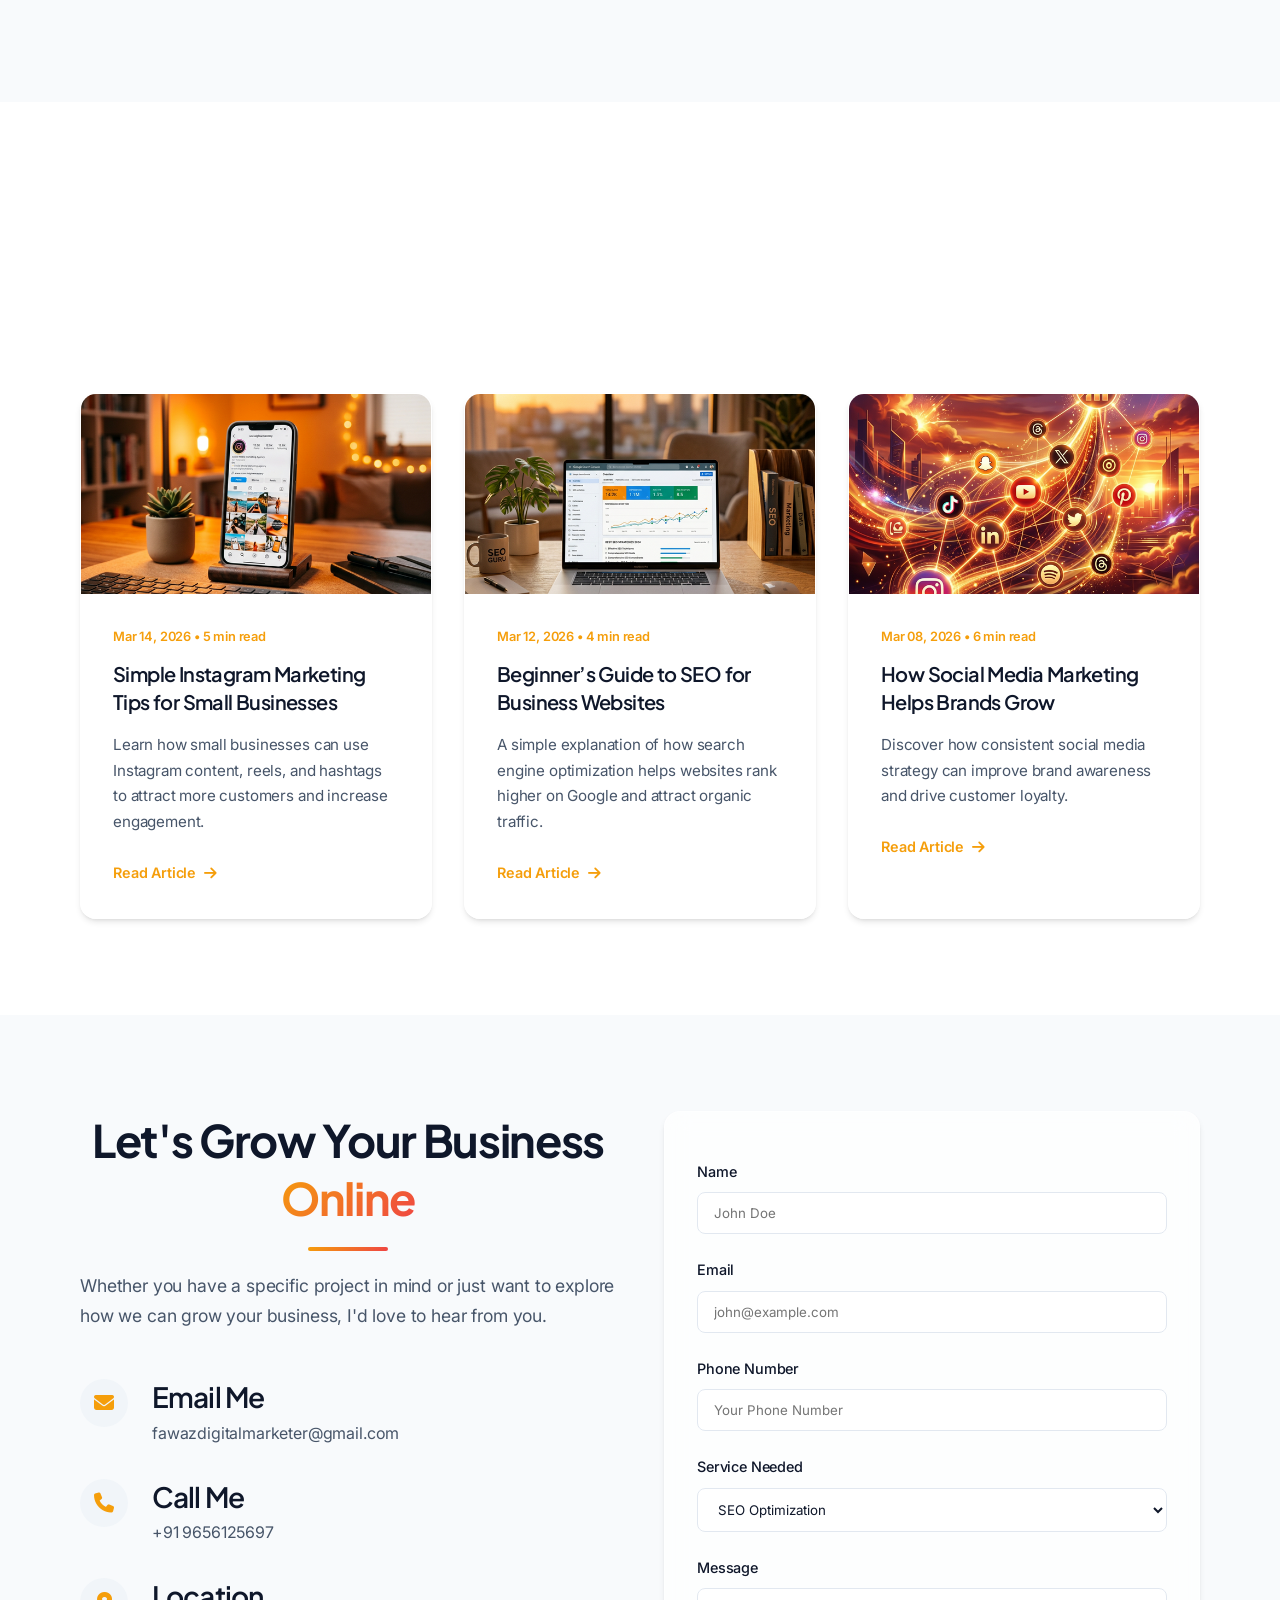
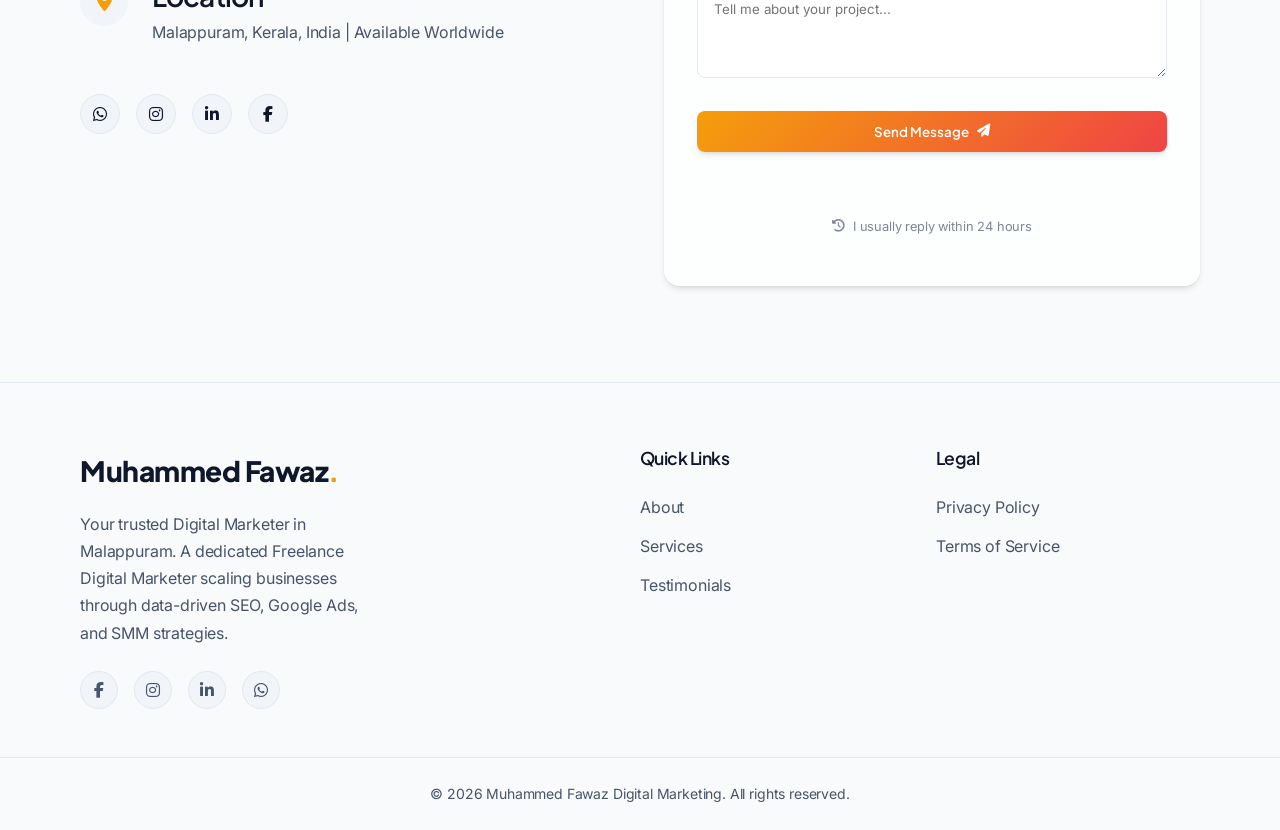
==== commit 8aac7d64: "SEO: Updated meta description to exactly match user's requested copy" ====
--- a/index.html
+++ b/index.html
@@ -6,7 +6,7 @@
     <meta name="viewport" content="width=device-width, initial-scale=1.0">
     <title>Digital Marketer in Malappuram | Freelance SEO & Ads | Muhammed Fawaz</title>
     <meta name="description"
-        content="Looking for a Digital Marketer in Malappuram? I am a Freelance Digital Marketer helping businesses grow with expert SEO, Social Media Marketing, and Google Ads strategies. Get your free consultation today!">
+        content="Freelance digital marketer in Malappuram helping businesses grow with SEO, social media marketing, and Google Ads. Get a free consultation.">
     <link rel="canonical" href="https://www.fawazp.in" />
     <!-- Fonts: Inter for readable text, Outfit for sleek modern headings -->
     <link rel="preconnect" href="https://fonts.googleapis.com">
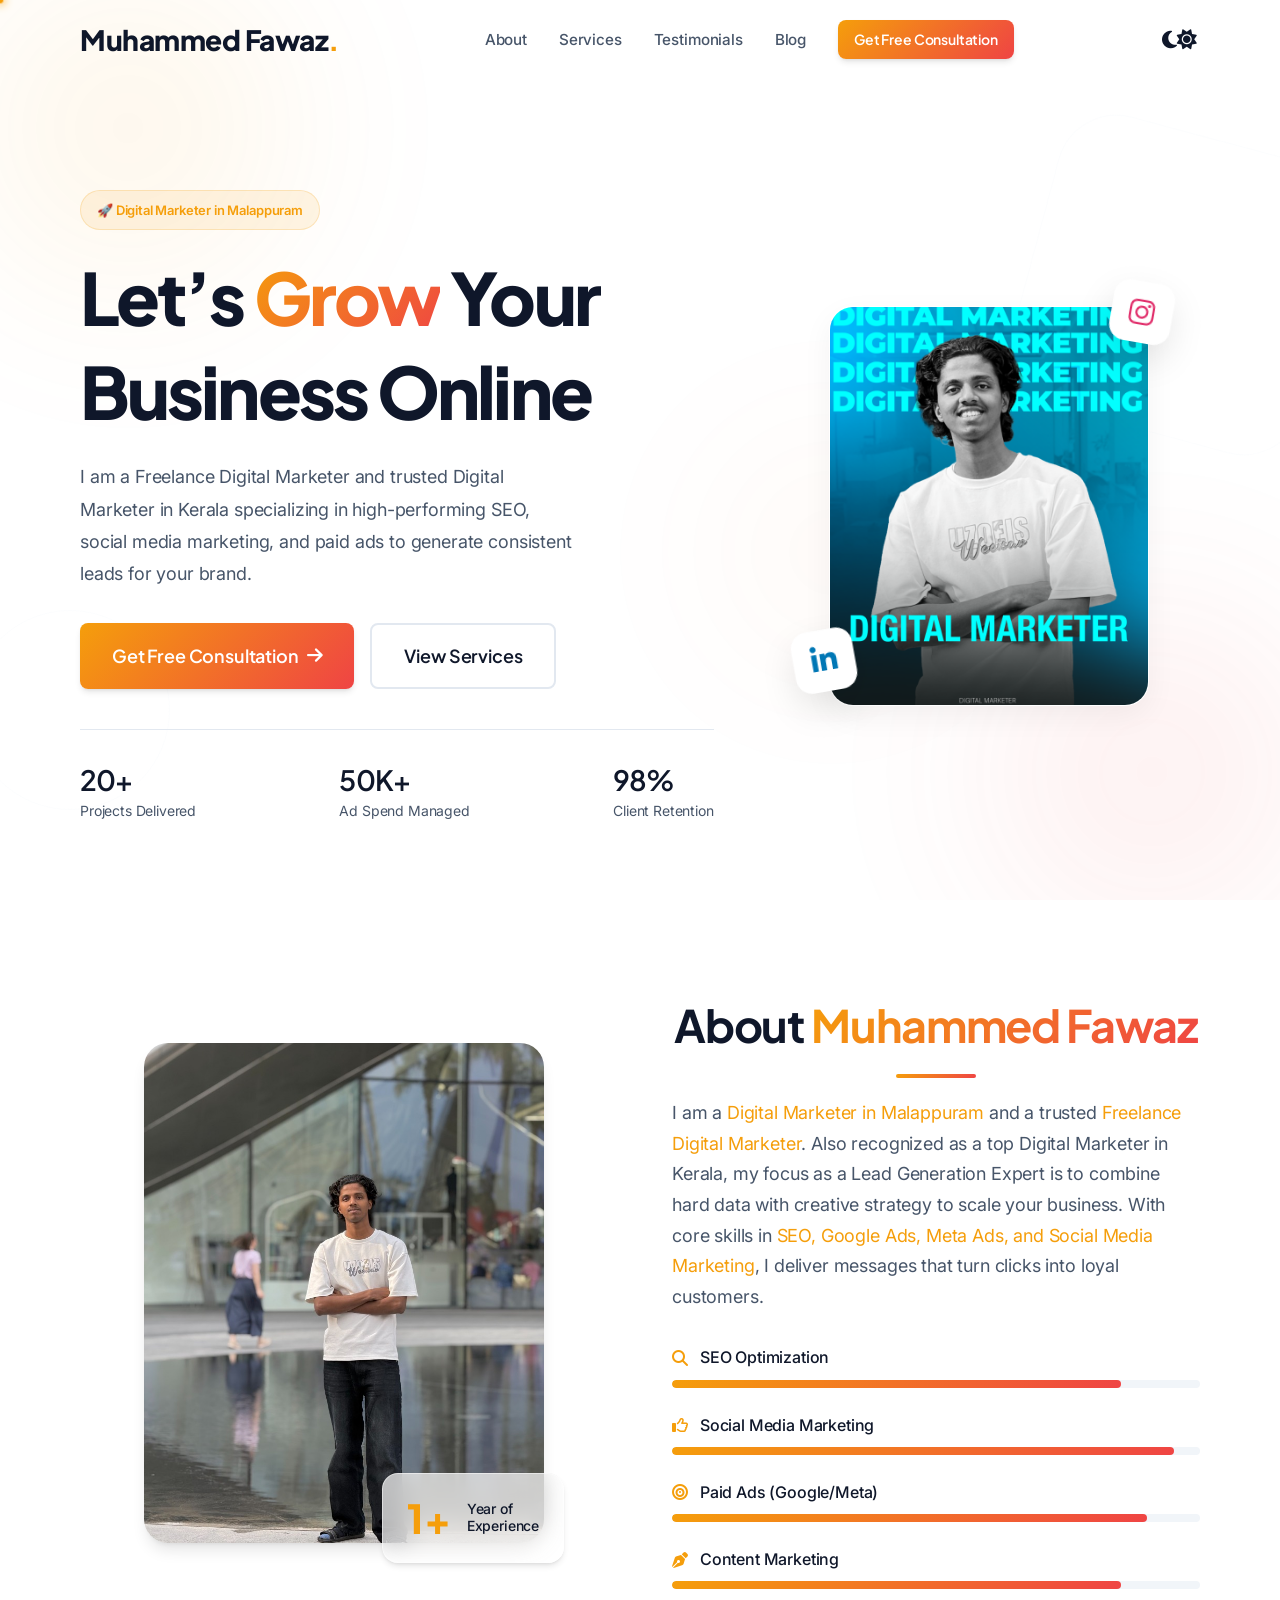
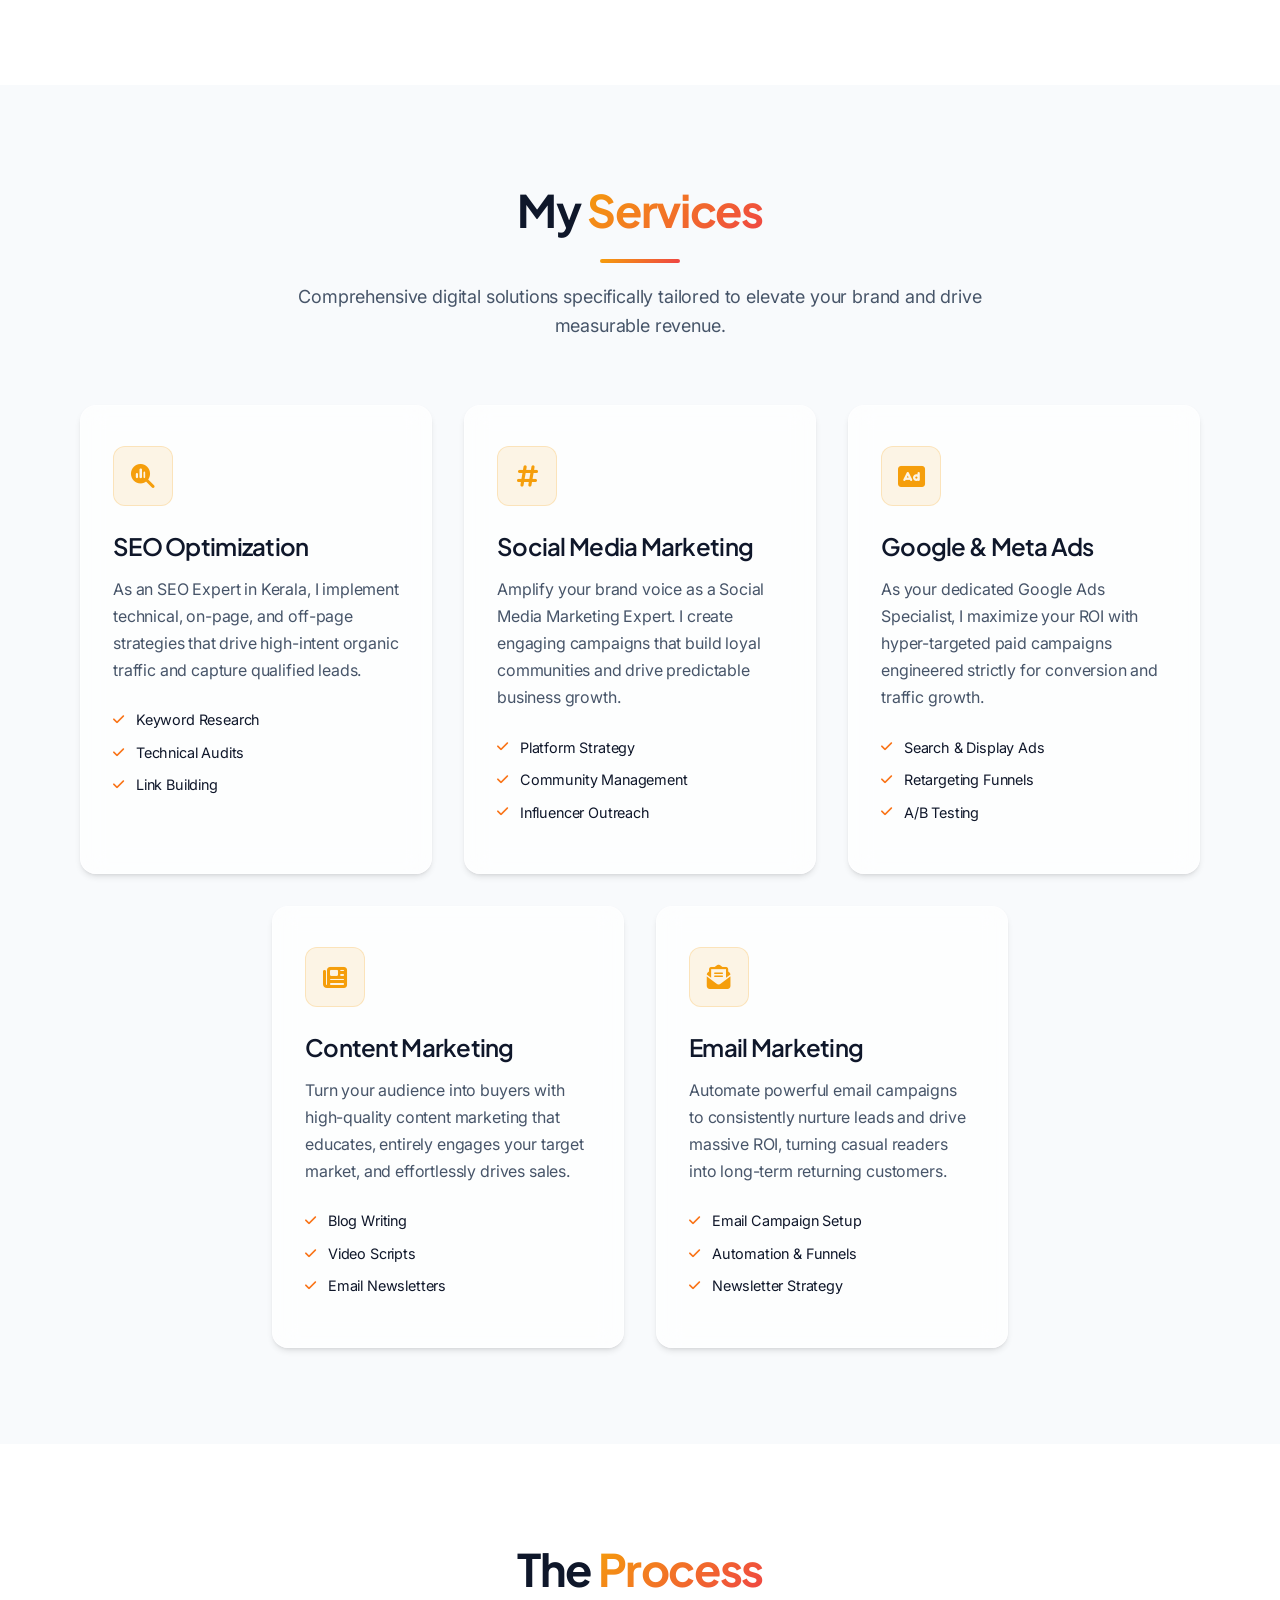
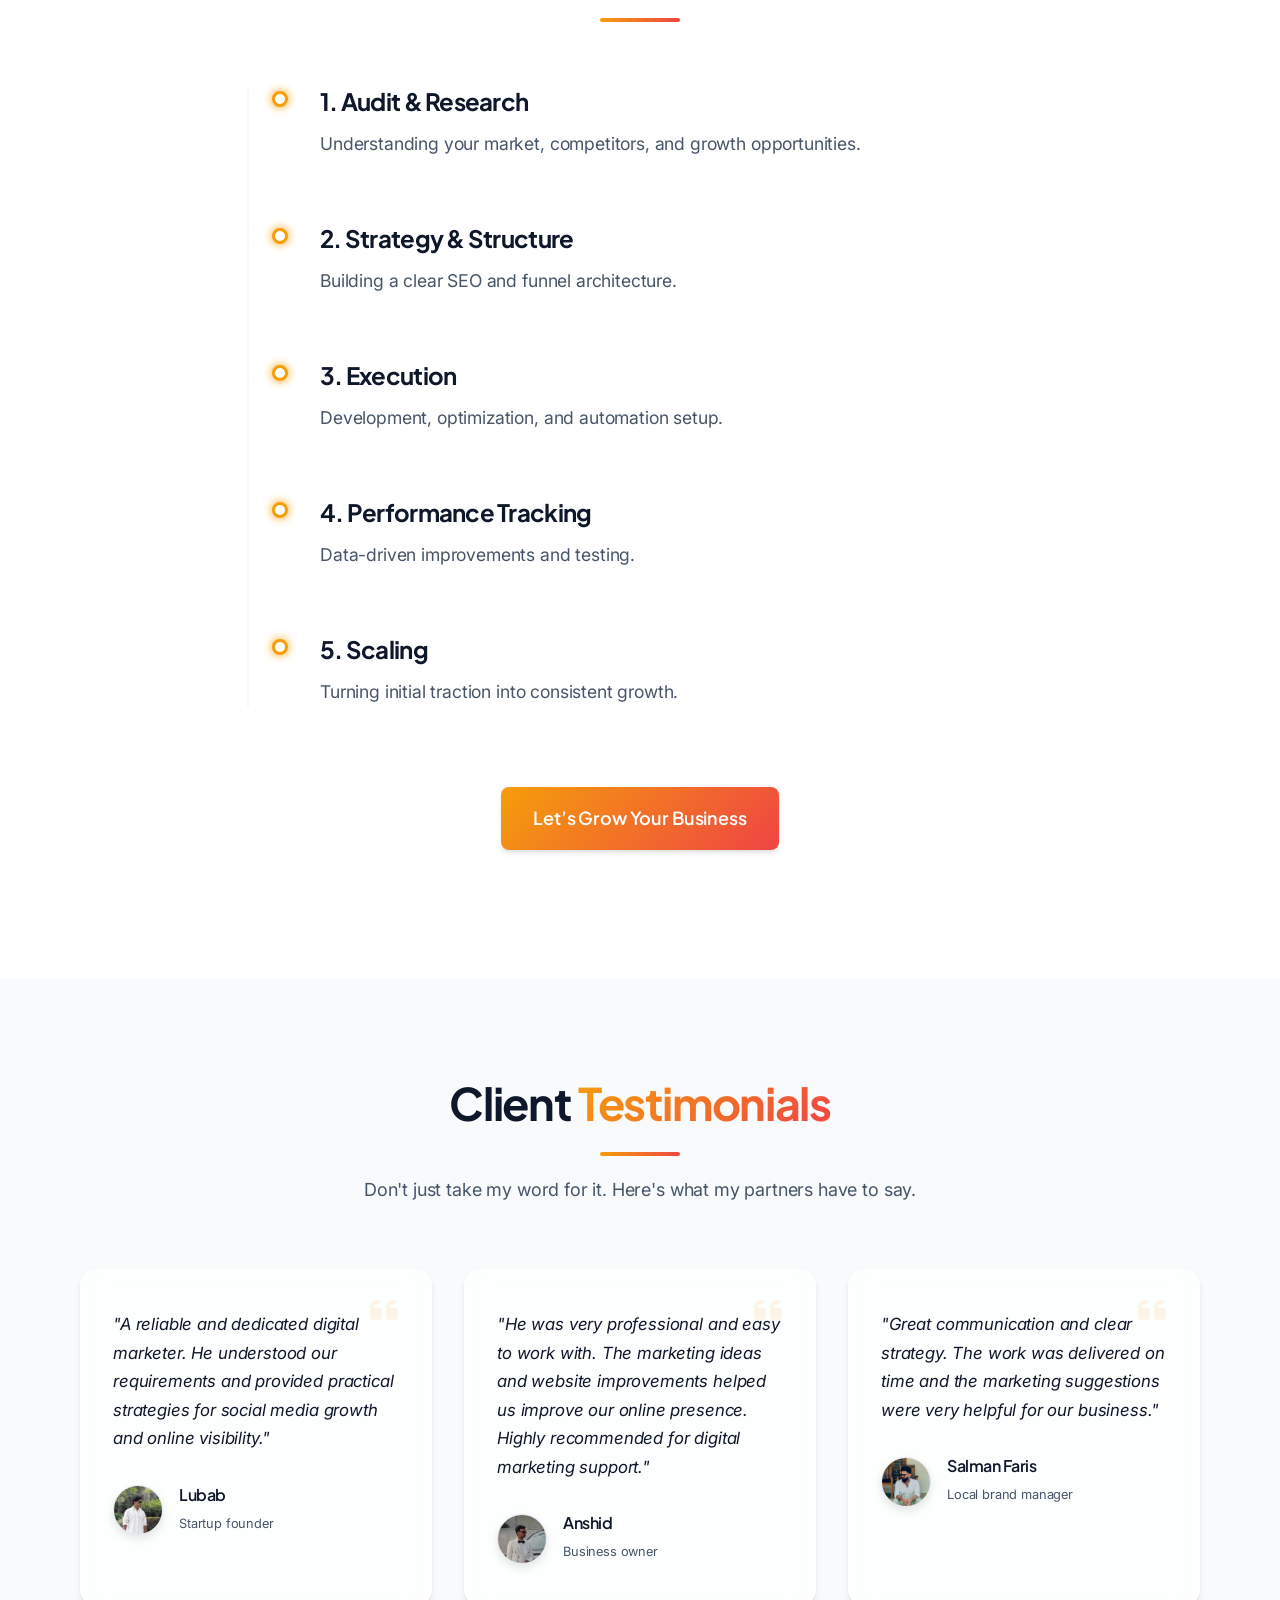
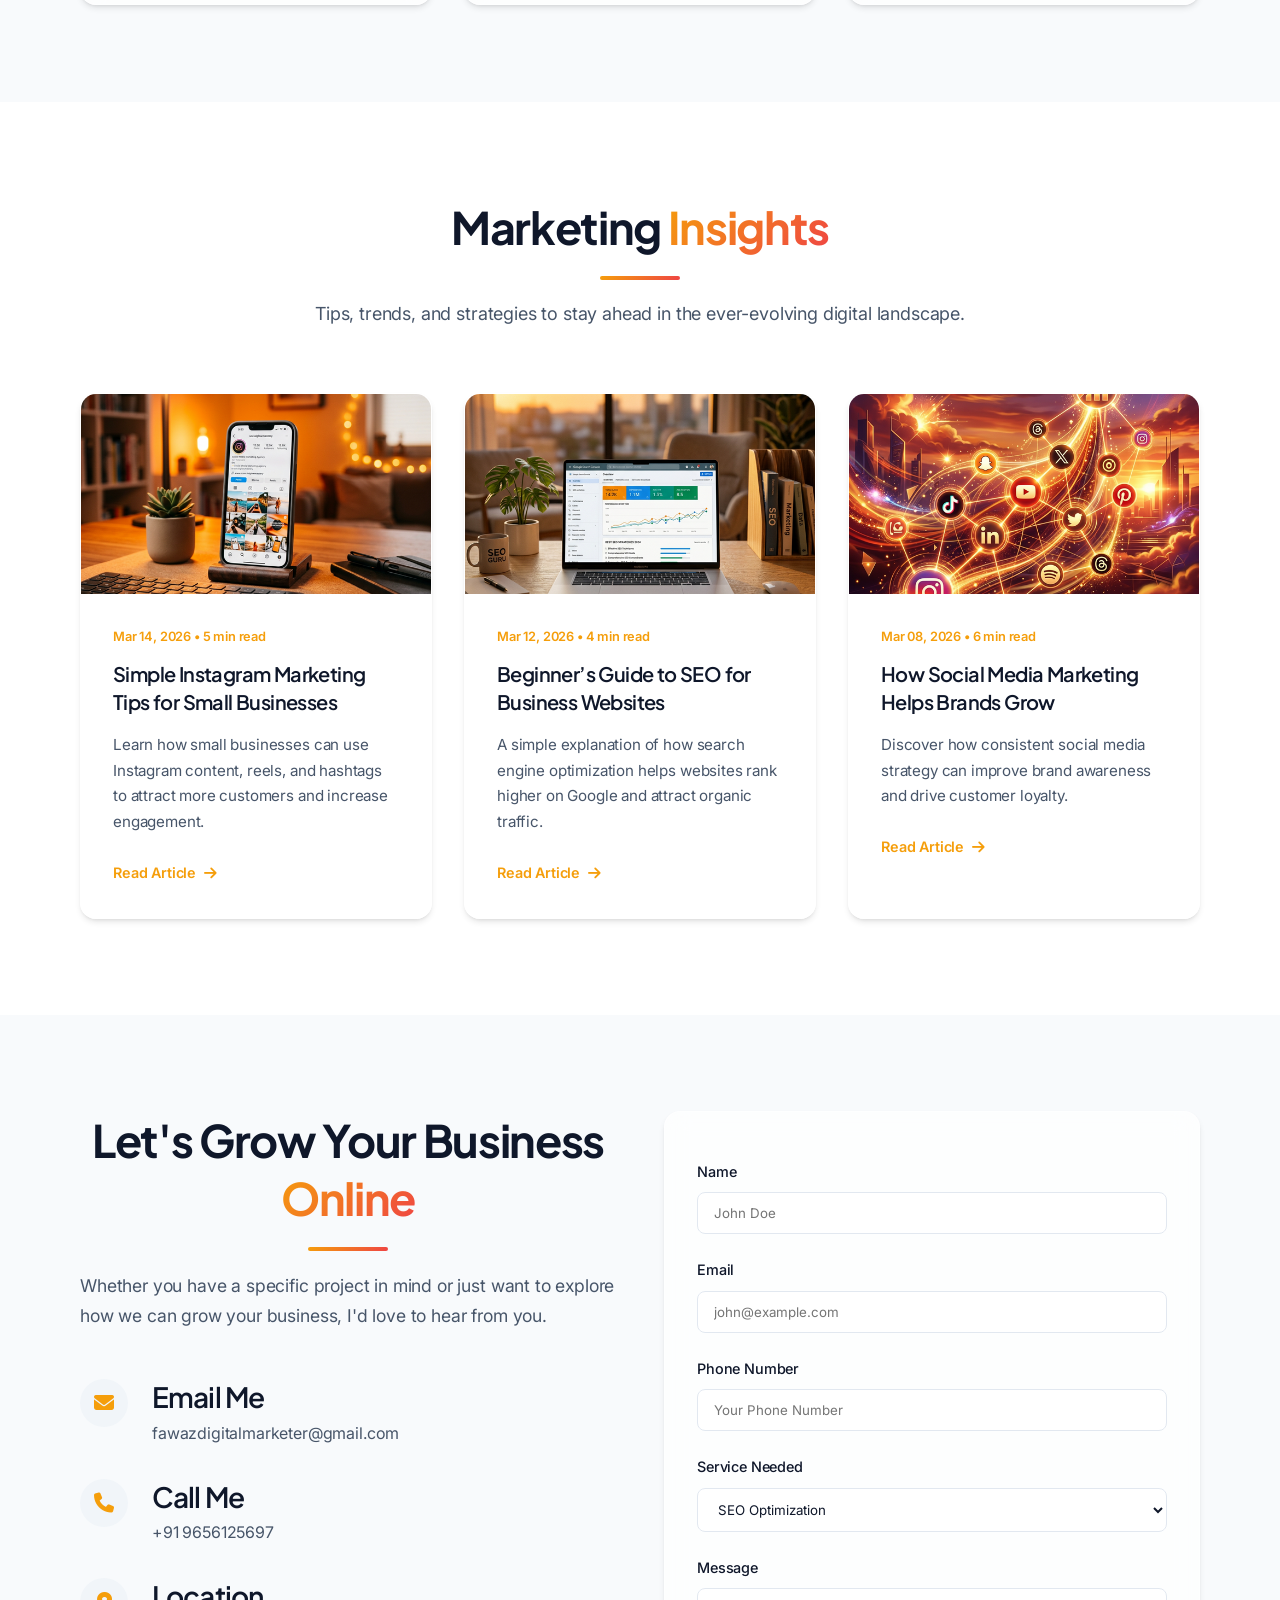
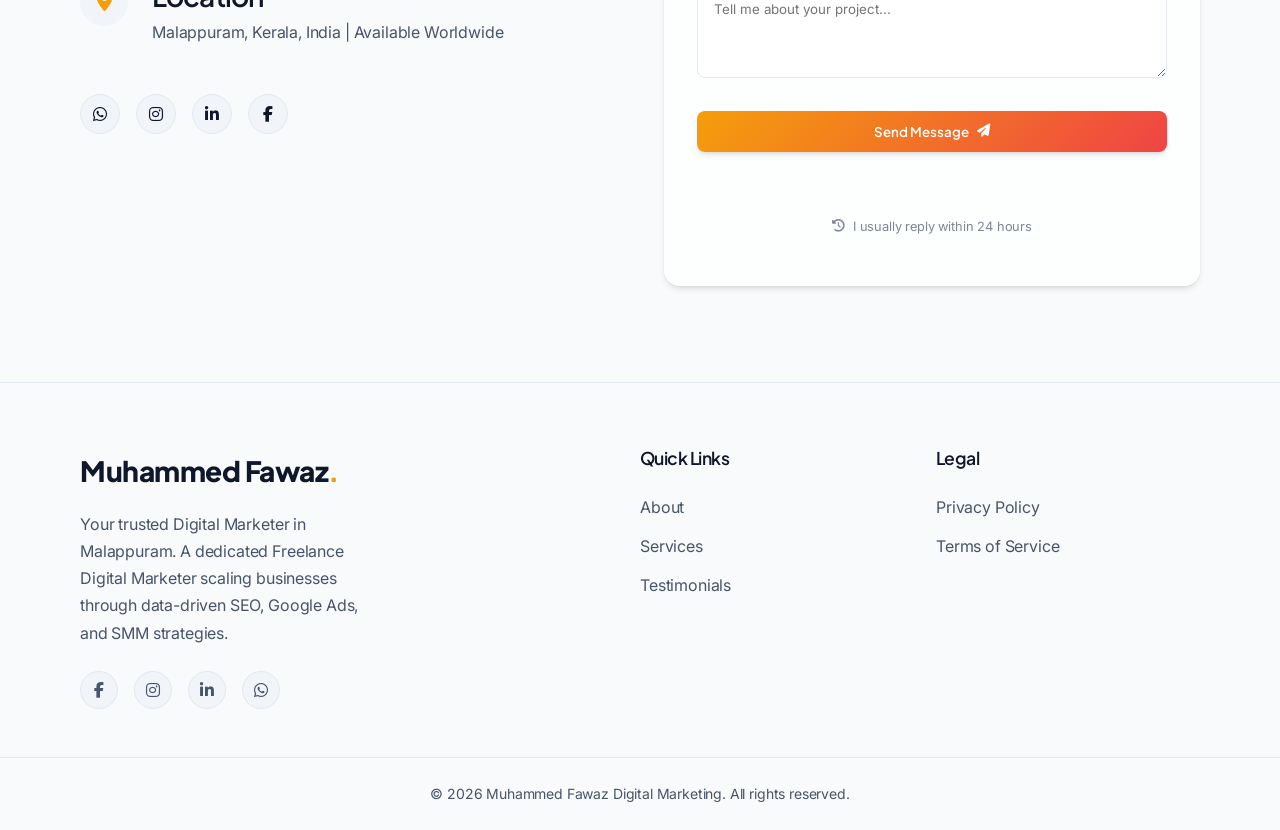
==== commit 20a12777: "UI: Refined About badge scaling on mobile, restored Process button shape, and compacted mobile Servi" ====
--- a/index.html
+++ b/index.html
@@ -324,7 +324,7 @@
             </div>
 
             <div class="process-cta reveal">
-                <a href="#contact" class="btn btn-primary btn-lg rounded">Let’s Grow Your Business</a>
+                <a href="#contact" class="btn btn-primary btn-lg">Let’s Grow Your Business</a>
             </div>
         </div>
     </section>
--- a/style.css
+++ b/style.css
@@ -1017,10 +1017,27 @@
     }
 }
 
+@media (max-width: 480px) {
+    .experience-badge {
+        padding: 0.75rem 1rem;
+        gap: 0.5rem;
+        bottom: -10px;
+        right: -5px;
+    }
+    .exp-years {
+        font-size: 1.75rem !important;
+    }
+    .exp-text {
+        font-size: 0.75rem !important;
+        line-height: 1.1;
+    }
+}
+
 .exp-years {
     font-family: var(--font-heading);
     font-size: 2.5rem;
     font-weight: 800;
+    line-height: 1;
     color: var(--primary-color);
 }
 
@@ -1090,6 +1107,37 @@
     flex: 0 1 calc((100% - 4rem) / 3);
     min-width: 280px;
     padding: 2rem 1.5rem;
+}
+
+@media (max-width: 480px) {
+    .services-grid {
+        gap: 1rem;
+    }
+    .service-card {
+        flex: 0 1 calc(50% - 0.5rem);
+        min-width: 140px;
+        padding: 1.25rem 1rem;
+    }
+    .service-card h3 {
+        font-size: 1.1rem;
+        margin-bottom: 0.5rem;
+    }
+    .service-card p {
+        font-size: 0.8rem;
+        margin-bottom: 1rem;
+    }
+    .service-features li {
+        font-size: 0.75rem;
+        margin-bottom: 0.25rem;
+    }
+    .service-icon-wrapper {
+        width: 40px;
+        height: 40px;
+        margin-bottom: 1rem;
+    }
+    .service-icon {
+        font-size: 1.1rem;
+    }
 }
 
 @media (min-width: 480px) {
